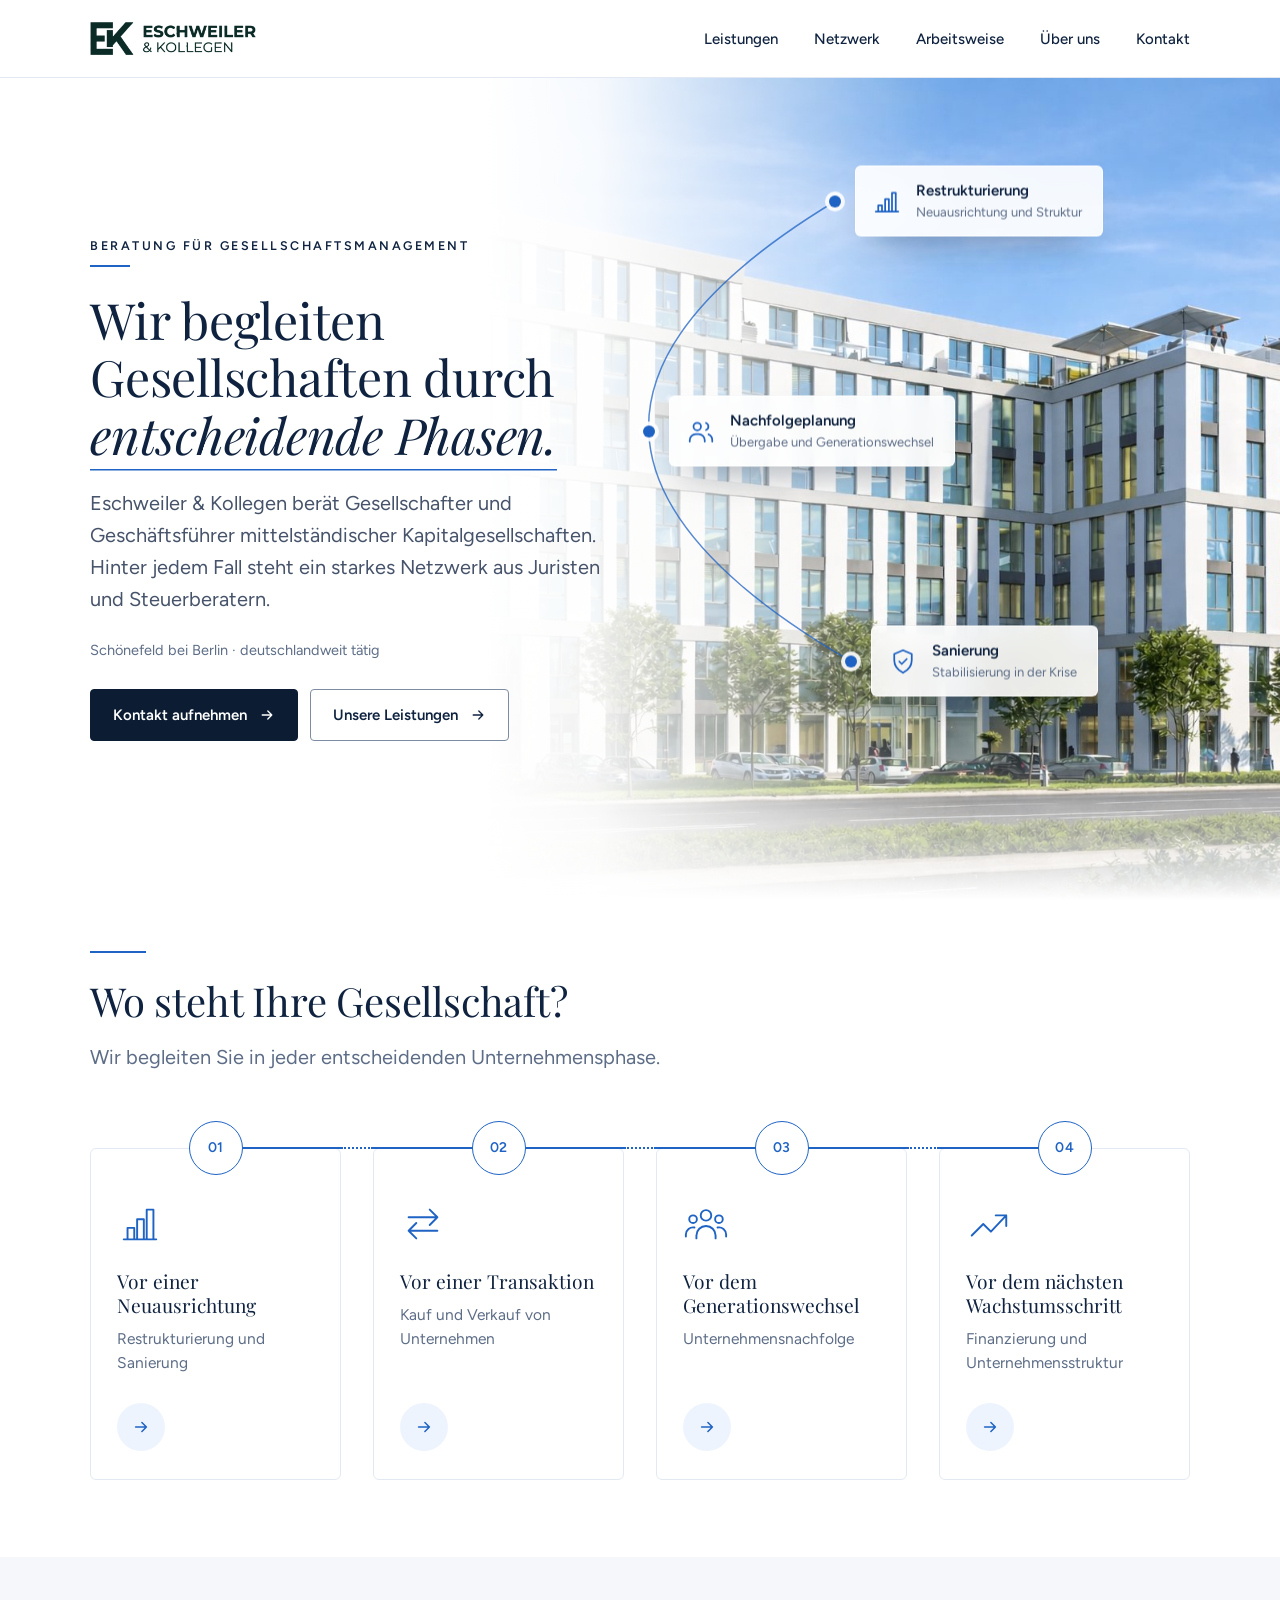
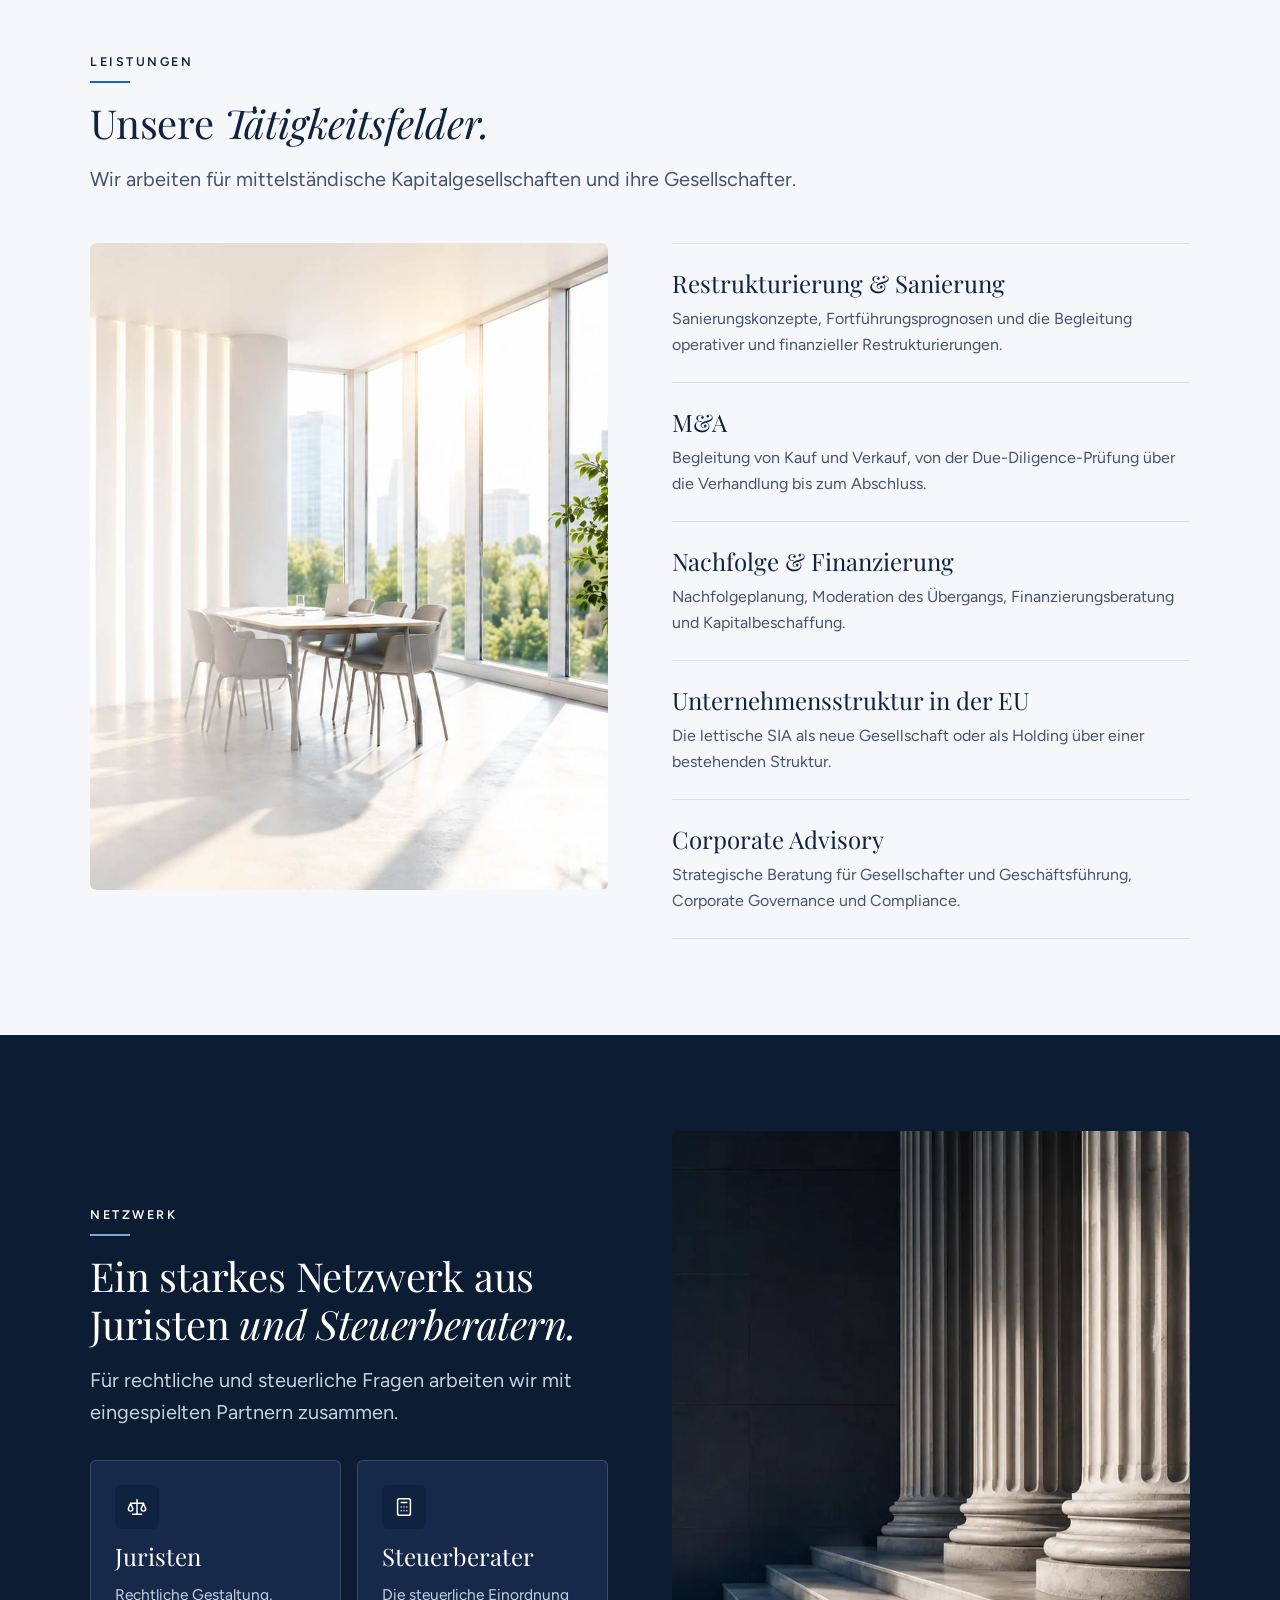
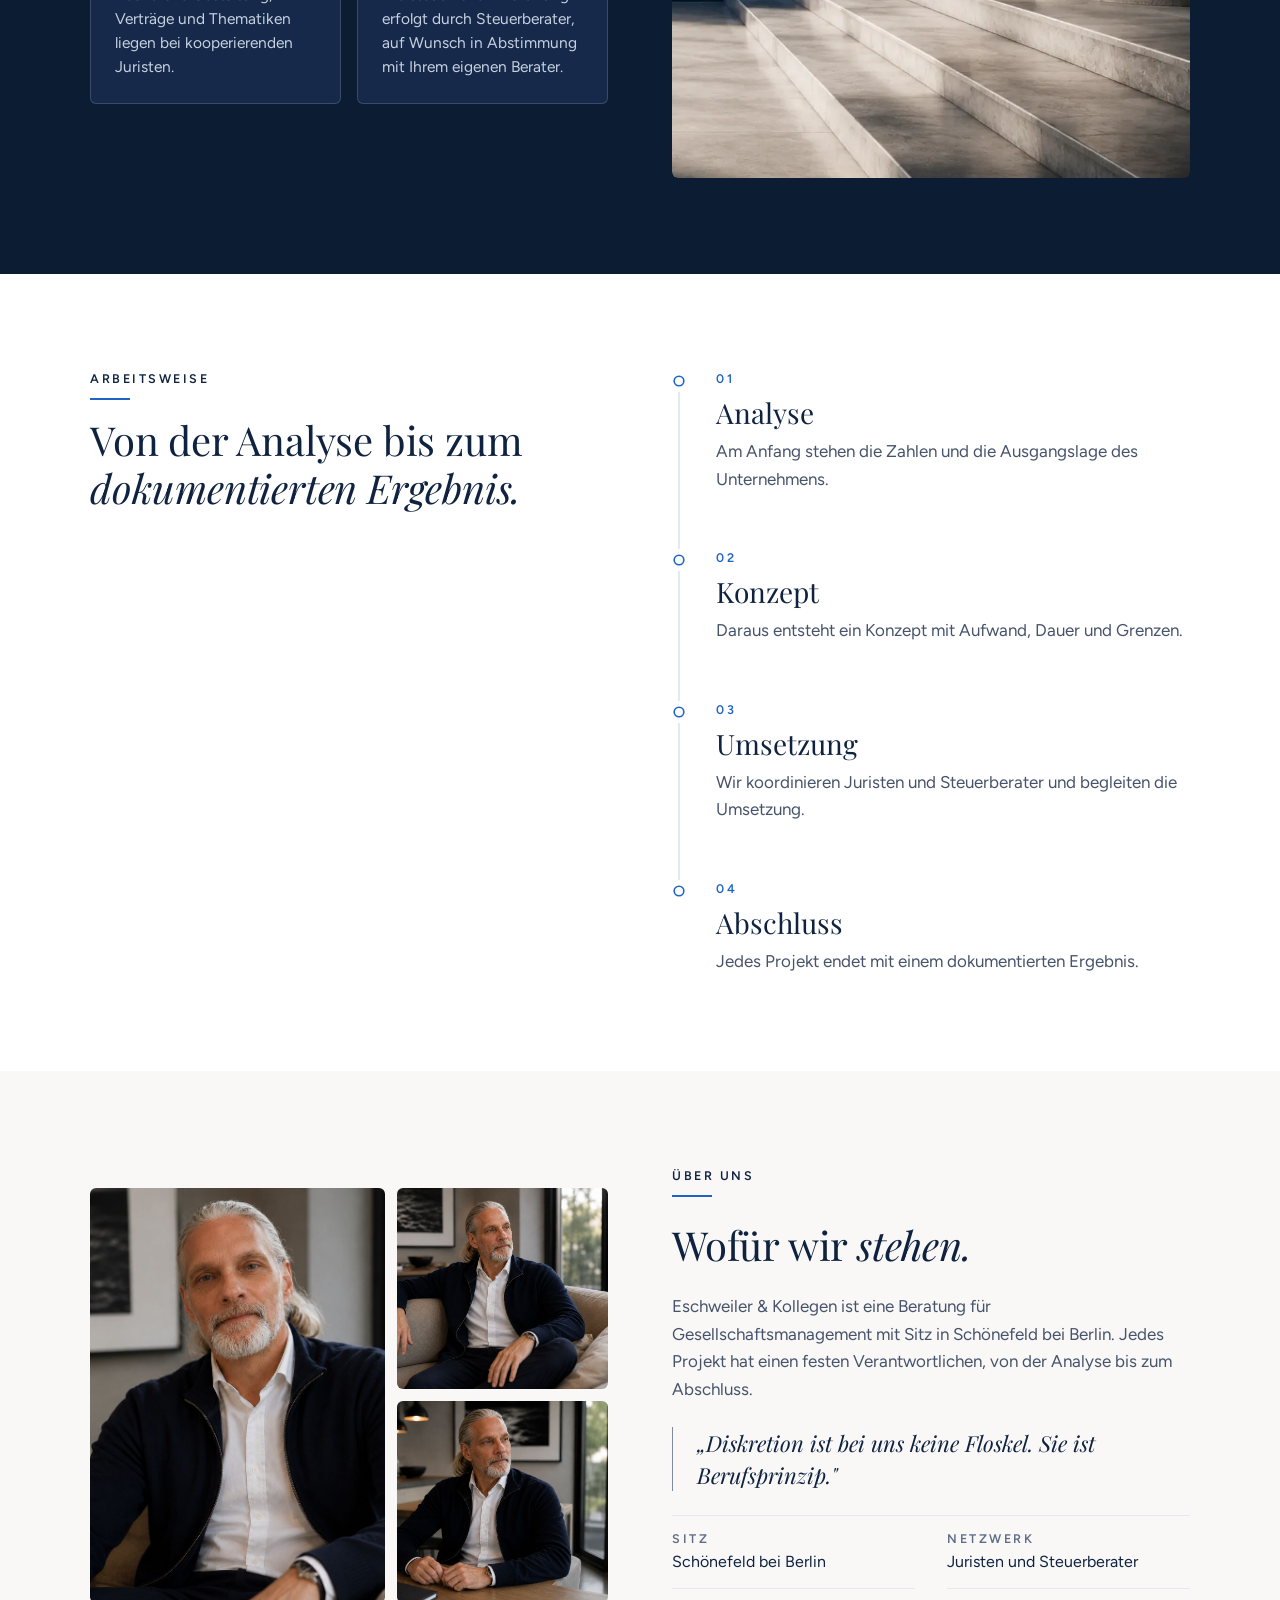
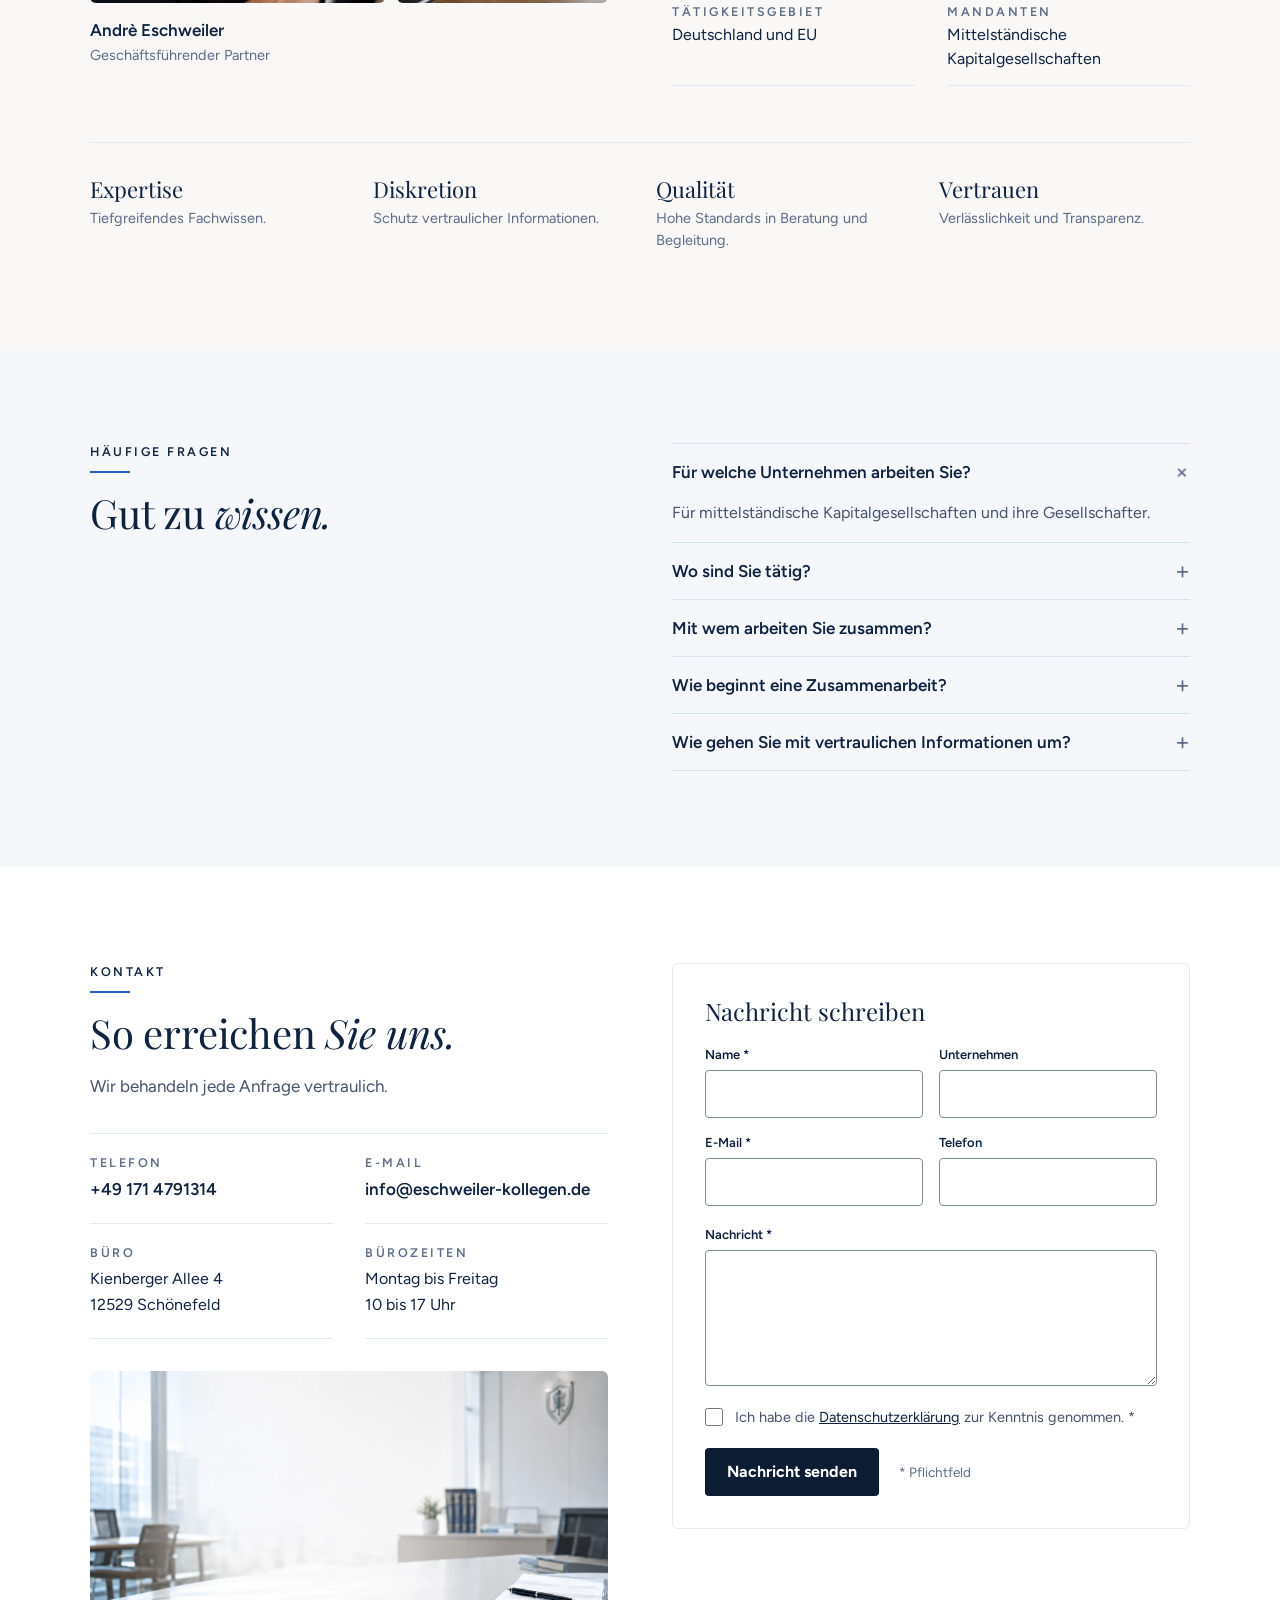
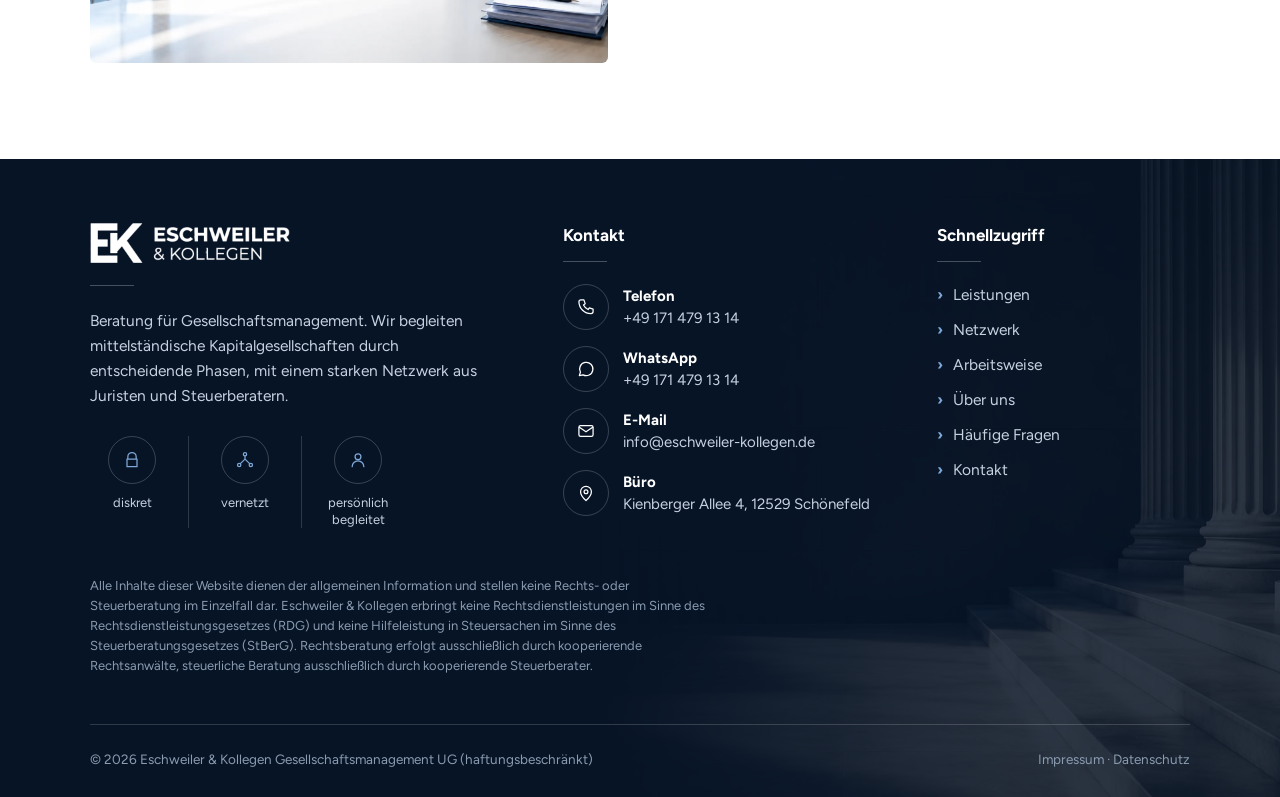
==== index.html @ 4e9438f0 "Vercel Web Analytics eingebaut; Datenschutzerklärung um Reichweitenmessung ergänzt Co-Authored-By: C" ====
<!doctype html>
<html lang="de">
<head>
<meta charset="utf-8">
<meta name="viewport" content="width=device-width, initial-scale=1">
<title>Eschweiler &amp; Kollegen | Beratung für Gesellschaftsmanagement</title>
<meta name="description" content="Eschweiler &amp; Kollegen begleitet mittelständische Kapitalgesellschaften durch entscheidende Phasen: Restrukturierung, Sanierung, Nachfolge. Mit einem starken Netzwerk aus Juristen und Steuerberatern.">
<link rel="canonical" href="https://www.eschweiler-kollegen.de/">
<meta property="og:type" content="website">
<meta property="og:site_name" content="Eschweiler &amp; Kollegen">
<meta property="og:title" content="Eschweiler &amp; Kollegen | Beratung für Gesellschaftsmanagement">
<meta property="og:description" content="Eschweiler &amp; Kollegen begleitet mittelständische Kapitalgesellschaften durch entscheidende Phasen: Restrukturierung, Sanierung, Nachfolge. Mit einem starken Netzwerk aus Juristen und Steuerberatern.">
<meta property="og:url" content="https://www.eschweiler-kollegen.de/">
<meta property="og:image" content="https://www.eschweiler-kollegen.de/assets/img/buero-gebaeude.jpg">
<meta property="og:locale" content="de_DE">
<meta name="twitter:card" content="summary_large_image">
<meta name="theme-color" content="#0b1c33">
<link rel="icon" href="/favicon.ico" sizes="32x32">
<link rel="apple-touch-icon" href="/apple-touch-icon.png">
<link rel="preload" href="/assets/fonts/figtree-latin-wght-normal.woff2" as="font" type="font/woff2" crossorigin>
<link rel="preload" href="/assets/fonts/playfair-display-latin-400-normal.woff2" as="font" type="font/woff2" crossorigin>
<link rel="stylesheet" href="/styles.css?v=5">
<script defer src="/_vercel/insights/script.js"></script>
<script type="application/ld+json">{"@context": "https://schema.org", "@type": "ProfessionalService", "name": "Eschweiler & Kollegen", "legalName": "Eschweiler & Kollegen Gesellschaftsmanagement UG (haftungsbeschränkt)", "url": "https://www.eschweiler-kollegen.de/", "logo": "https://www.eschweiler-kollegen.de/assets/img/ek-logo-dunkel.png", "image": "https://www.eschweiler-kollegen.de/assets/img/buero-gebaeude.jpg", "description": "Eschweiler &amp; Kollegen begleitet mittelständische Kapitalgesellschaften durch entscheidende Phasen: Restrukturierung, Sanierung, Nachfolge. Mit einem starken Netzwerk aus Juristen und Steuerberatern.", "telephone": "+491714791314", "email": "info@eschweiler-kollegen.de", "address": {"@type": "PostalAddress", "streetAddress": "Kienberger Allee 4", "postalCode": "12529", "addressLocality": "Schönefeld", "addressCountry": "DE"}, "areaServed": "DE", "openingHoursSpecification": {"@type": "OpeningHoursSpecification", "dayOfWeek": ["Monday", "Tuesday", "Wednesday", "Thursday", "Friday"], "opens": "10:00", "closes": "17:00"}}</script>
</head>
<body>
<a class="ek-skip" href="#inhalt">Zum Inhalt springen</a>
<div style="container-type: inline-size; background: #ffffff; color: #46536a; font-family: 'Figtree', -apple-system, BlinkMacSystemFont, 'Segoe UI', Roboto, Helvetica, Arial, sans-serif; font-size: 17px; line-height: 27.5px; -webkit-font-smoothing: antialiased">

<header style="background: #ffffff; border-bottom: 1px solid #e2e9f2">
<div style="max-width: 1180px; margin: 0 auto; box-sizing: border-box; padding: 22px clamp(18px, 5cqw, 40px); display: flex; align-items: center; justify-content: space-between; gap: 16px 20px">
<a href="#top" aria-label="Eschweiler &amp; Kollegen, zur Startseite" style="display: block"><img src="/assets/img/ek-logo-dunkel.png" alt="Eschweiler &amp; Kollegen" style="display: block; height: clamp(30px, 2.6cqw, 36px); width: auto" decoding="async"></a>
<nav class="ek-nav" aria-label="Hauptnavigation" style="display: flex; flex-wrap: wrap; justify-content: flex-end; gap: 16px 36px; font-size: 15px; line-height: 20px; font-weight: 500">
<a href="#leistungen" style="color: #0f2340; text-decoration: none">Leistungen</a>
<a href="#netzwerk" style="color: #0f2340; text-decoration: none">Netzwerk</a>
<a href="#arbeitsweise" style="color: #0f2340; text-decoration: none">Arbeitsweise</a>
<a href="#ueber-uns" style="color: #0f2340; text-decoration: none">Über uns</a>
<a href="#kontakt" style="color: #0f2340; text-decoration: none">Kontakt</a>
</nav>
<button class="ek-menu" type="button" aria-label="Menü öffnen" aria-expanded="false" aria-controls="ek-mobilnav" style="display: none; align-items: center; justify-content: center; width: 44px; height: 44px; padding: 0; border: 0; background: none; color: #0f2340; cursor: pointer"><svg viewBox="0 0 24 24" width="24" height="24" fill="none" stroke="currentColor" stroke-width="1.6" stroke-linecap="round" aria-hidden="true"><path d="M4 7h16M4 12h16M4 17h16"></path></svg></button>
</div>
<nav id="ek-mobilnav" aria-label="Hauptnavigation mobil" hidden><a href="#leistungen">Leistungen</a><a href="#netzwerk">Netzwerk</a><a href="#arbeitsweise">Arbeitsweise</a><a href="#ueber-uns">Über uns</a><a href="#kontakt">Kontakt</a></nav>
</header>

<main id="inhalt">

<section id="top" style="background: #ffffff">

<div class="ek-hero" style="position: relative; overflow: hidden">

<div class="ek-hero-in" style="position: relative; z-index: 2; pointer-events: none; max-width: 1180px; margin: 0 auto; box-sizing: border-box; padding: clamp(48px, 7cqw, 104px) clamp(18px, 5cqw, 40px); min-height: 819px; display: flex; align-items: center">
<div class="ek-load ek-hero-txt" style="pointer-events: auto; width: min(100%, clamp(340px, 42cqw, 540px)); display: flex; flex-direction: column; gap: 24px; min-width: 0">
<div style="display: flex; flex-direction: column; gap: 10px">
<p style="margin: 0; font-size: 12.5px; line-height: 18px; font-weight: 600; letter-spacing: 2.5px; text-transform: uppercase; color: #0f2340">Beratung für Gesellschaftsmanagement</p>
<div style="width: 40px; height: 2px; background: #1f63c4"></div>
</div>
<h1 style="margin: 0; font-family: 'Playfair Display', 'Iowan Old Style', 'Palatino Linotype', Georgia, serif; font-weight: 400; font-size: clamp(36px, 4.2cqw, 50px); line-height: 1.15; letter-spacing: -0.005em; color: #0f2340; text-wrap: balance">Wir begleiten Gesellschaften durch <em class="ek-under" style="font-style: italic; padding-bottom: 3px; background-image: linear-gradient(#1f63c4, #1f63c4); background-repeat: no-repeat; background-position: 0 100%; background-size: 100% 1.5px">entscheidende Phasen.</em></h1>
<p style="margin: 0; font-size: clamp(18px, 1.7cqw, 20px); line-height: 1.6; max-width: 46ch">Eschweiler &amp; Kollegen berät Gesellschafter und Geschäftsführer mittelständischer Kapitalgesellschaften. Hinter jedem Fall steht ein starkes Netzwerk aus Juristen und Steuerberatern.</p>
<p class="ek-ort" style="margin: 0; display: flex; align-items: center; gap: 8px; font-size: 14.5px; line-height: 22px; color: #5d6d87"><svg class="ek-pin" viewBox="0 0 24 24" width="18" height="18" fill="#0f2340" aria-hidden="true" style="display: none; flex: none"><path d="M12 2a7 7 0 0 0-7 7c0 5 7 13 7 13s7-8 7-13a7 7 0 0 0-7-7zm0 9.6a2.6 2.6 0 1 1 0-5.2 2.6 2.6 0 0 1 0 5.2z"></path></svg>Schönefeld bei Berlin · deutschlandweit tätig</p>
<div style="display: flex; flex-wrap: wrap; gap: 12px; padding-top: 4px">
<a class="ek-btn" href="#kontakt" style="display: inline-flex; align-items: center; gap: 12px; padding: 14px 22px; border: 1px solid #0b1c33; border-radius: 4px; background: #0b1c33; color: #ffffff; font-size: 15px; line-height: 22px; font-weight: 600; text-decoration: none">Kontakt aufnehmen<svg class="ek-arrow" viewBox="0 0 20 20" width="16" height="16" fill="none" stroke="currentColor" stroke-width="1.6" stroke-linecap="round" stroke-linejoin="round" aria-hidden="true"><path d="M4 10h12M11 5l5 5-5 5"></path></svg></a>
<a class="ek-btn ek-btn-2" href="#leistungen" style="display: inline-flex; align-items: center; gap: 12px; padding: 14px 22px; border: 1px solid #7d8ca1; border-radius: 4px; background: #ffffff; color: #0f2340; font-size: 15px; line-height: 22px; font-weight: 600; text-decoration: none">Unsere Leistungen<svg class="ek-arrow" viewBox="0 0 20 20" width="16" height="16" fill="none" stroke="currentColor" stroke-width="1.6" stroke-linecap="round" stroke-linejoin="round" aria-hidden="true"><path d="M4 10h12M11 5l5 5-5 5"></path></svg></a>
</div>
</div>
</div>

<div class="ek-hero-img ek-load-img" style="position: absolute; z-index: 1; top: 0; right: 0; bottom: 0; width: 62%; overflow: hidden">
<img src="/assets/img/buero-gebaeude.jpg" alt="Bürogebäude von Eschweiler &amp; Kollegen in Schönefeld" style="display: block; width: 100%; height: 100%; object-fit: cover; object-position: 58% center" decoding="async" fetchpriority="high">
<div class="ek-fade-l" aria-hidden="true" style="position: absolute; inset: 0; background: linear-gradient(90deg, #ffffff 0%, rgba(255,255,255,.93) 14%, rgba(255,255,255,.55) 32%, rgba(255,255,255,0) 58%)"></div>
<div class="ek-fade-t" aria-hidden="true" style="display: none; position: absolute; inset: 0; background: linear-gradient(180deg, #ffffff 0%, rgba(255,255,255,0) 24%)"></div>
<div aria-hidden="true" style="position: absolute; inset: 0; background: linear-gradient(0deg, #ffffff 0%, rgba(255,255,255,0) 20%)"></div>

<svg aria-hidden="true" viewBox="0 0 100 100" preserveAspectRatio="none" style="position: absolute; inset: 0; width: 100%; height: 100%; overflow: visible; filter: drop-shadow(0 0 6px rgba(31,99,196,.75))">
<path class="ek-glint" pathLength="1" d="M-2 66 C 16 44, 32 74, 52 55 S 84 34, 102 48" fill="none" stroke="#ffffff" stroke-width=".3" stroke-linecap="round" stroke-dasharray=".16 1" stroke-dashoffset="-1"></path>
</svg>

<svg class="ek-arc ek-arc-d" aria-hidden="true" viewBox="0 0 100 100" preserveAspectRatio="none" style="position: absolute; inset: 0; width: 100%; height: 100%; overflow: visible">
<path d="M44 15 Q-4 43 46 71" fill="none" stroke="#1f63c4" stroke-opacity=".75" stroke-width="1.5" vector-effect="non-scaling-stroke"></path>
</svg>
<svg class="ek-arc ek-arc-m" aria-hidden="true" viewBox="0 0 100 100" preserveAspectRatio="none" style="display: none; position: absolute; inset: 0; width: 100%; height: 100%; overflow: visible">
<path d="M9 22 L9 64" fill="none" stroke="#1f63c4" stroke-opacity=".75" stroke-width="1.5" vector-effect="non-scaling-stroke"></path>
</svg>

<a class="ek-scroll" href="#lage" aria-label="Weiter zum nächsten Abschnitt" style="display: none; position: absolute; z-index: 3; left: 50%; bottom: 18px; width: 44px; height: 44px; margin-left: -22px; box-sizing: border-box; align-items: center; justify-content: center; border: 1.5px solid #ffffff; border-radius: 50%; color: #ffffff; background: rgba(11,28,51,.28); -webkit-backdrop-filter: blur(6px); backdrop-filter: blur(6px)"><svg viewBox="0 0 24 24" width="20" height="20" fill="none" stroke="currentColor" stroke-width="1.8" stroke-linecap="round" stroke-linejoin="round" aria-hidden="true"><path d="M6 9l6 6 6-6"></path></svg></a>

<div class="ek-node ek-node-1" style="position: absolute; left: 44%; top: 15%; transform: translateY(-50%); display: flex; align-items: center">
<span class="ek-node-dot" aria-hidden="true" style="flex: none; width: 12px; height: 12px; margin-left: -6px; border-radius: 50%; background: #1f63c4; box-shadow: 0 0 0 4px rgba(255,255,255,.9)"></span>
<a class="ek-glass" href="#leistungen" style="margin-left: 14px; display: flex; align-items: center; gap: 14px; padding: 14px 20px 14px 16px; border: 1px solid rgba(255,255,255,.85); border-radius: 6px; background: rgba(255,255,255,.9); -webkit-backdrop-filter: blur(10px); backdrop-filter: blur(10px); box-shadow: 0 18px 40px -20px rgba(11,28,51,.5); text-decoration: none">
<svg viewBox="0 0 24 24" width="30" height="30" fill="none" stroke="#1f63c4" stroke-width="1.4" stroke-linecap="round" stroke-linejoin="round" aria-hidden="true" style="flex: none"><path d="M3 20h18M5 20v-5h3v5M10.5 20V10h3v10M16 20V5h3v15"></path></svg>
<span style="display: flex; flex-direction: column; gap: 1px; white-space: nowrap"><strong style="font-size: 15px; line-height: 21px; font-weight: 600; color: #0f2340">Restrukturierung</strong><span style="font-size: 13px; line-height: 19px; color: #5d6d87">Neuausrichtung und Struktur</span></span>
</a>
</div>

<div class="ek-node ek-node-2" style="position: absolute; left: 20.5%; top: 43%; transform: translateY(-50%); display: flex; align-items: center">
<span class="ek-node-dot" aria-hidden="true" style="flex: none; width: 12px; height: 12px; margin-left: -6px; border-radius: 50%; background: #1f63c4; box-shadow: 0 0 0 4px rgba(255,255,255,.9)"></span>
<a class="ek-glass" href="#leistungen" style="margin-left: 14px; display: flex; align-items: center; gap: 14px; padding: 14px 20px 14px 16px; border: 1px solid rgba(255,255,255,.85); border-radius: 6px; background: rgba(255,255,255,.9); -webkit-backdrop-filter: blur(10px); backdrop-filter: blur(10px); box-shadow: 0 18px 40px -20px rgba(11,28,51,.5); text-decoration: none">
<svg viewBox="0 0 24 24" width="30" height="30" fill="none" stroke="#1f63c4" stroke-width="1.4" stroke-linecap="round" stroke-linejoin="round" aria-hidden="true" style="flex: none"><path d="M9 11a3 3 0 1 0 0-6 3 3 0 0 0 0 6zM3 20v-1a5 5 0 0 1 5-5h2a5 5 0 0 1 5 5v1M16 5.2a3 3 0 0 1 0 5.6M18 14.3a5 5 0 0 1 3 4.7v1"></path></svg>
<span style="display: flex; flex-direction: column; gap: 1px; white-space: nowrap"><strong style="font-size: 15px; line-height: 21px; font-weight: 600; color: #0f2340">Nachfolgeplanung</strong><span style="font-size: 13px; line-height: 19px; color: #5d6d87">Übergabe und Generationswechsel</span></span>
</a>
</div>

<div class="ek-node ek-node-3" style="position: absolute; left: 46%; top: 71%; transform: translateY(-50%); display: flex; align-items: center">
<span class="ek-node-dot" aria-hidden="true" style="flex: none; width: 12px; height: 12px; margin-left: -6px; border-radius: 50%; background: #1f63c4; box-shadow: 0 0 0 4px rgba(255,255,255,.9)"></span>
<a class="ek-glass" href="#leistungen" style="margin-left: 14px; display: flex; align-items: center; gap: 14px; padding: 14px 20px 14px 16px; border: 1px solid rgba(255,255,255,.85); border-radius: 6px; background: rgba(255,255,255,.9); -webkit-backdrop-filter: blur(10px); backdrop-filter: blur(10px); box-shadow: 0 18px 40px -20px rgba(11,28,51,.5); text-decoration: none">
<svg viewBox="0 0 24 24" width="30" height="30" fill="none" stroke="#1f63c4" stroke-width="1.4" stroke-linecap="round" stroke-linejoin="round" aria-hidden="true" style="flex: none"><path d="M12 3l7 3v5c0 4.5-3 8-7 10-4-2-7-5.5-7-10V6l7-3zM9 12l2 2 4-4"></path></svg>
<span style="display: flex; flex-direction: column; gap: 1px; white-space: nowrap"><strong style="font-size: 15px; line-height: 21px; font-weight: 600; color: #0f2340">Sanierung</strong><span style="font-size: 13px; line-height: 19px; color: #5d6d87">Stabilisierung in der Krise</span></span>
</a>
</div>

</div>
</div>

<div style="max-width: 1180px; margin: 0 auto; box-sizing: border-box; padding: clamp(32px, 4cqw, 56px) clamp(18px, 5cqw, 40px) clamp(48px, 6cqw, 80px); display: flex; flex-direction: column; gap: clamp(48px, 6cqw, 80px)">

<div id="lage" style="display: flex; flex-direction: column; gap: 16px">
<div aria-hidden="true" style="width: 56px; height: 2px; background: #1f63c4"></div>
<h2 data-reveal="1" style="margin: 8px 0 0; font-family: 'Playfair Display', 'Iowan Old Style', 'Palatino Linotype', Georgia, serif; font-weight: 400; font-size: clamp(30px, 3.4cqw, 40px); line-height: 1.2; letter-spacing: -0.005em; color: #0f2340; text-wrap: balance">Wo steht Ihre Gesellschaft?</h2>
<p style="margin: 0; font-size: clamp(18px, 1.7cqw, 20px); line-height: 1.6; color: #5d6d87">Wir begleiten Sie in jeder entscheidenden Unternehmensphase.</p>
<ol class="ek-ws" style="margin: 59px 0 0; padding: 0; list-style: none; display: grid; grid-template-columns: repeat(4, minmax(0, 1fr)); gap: 32px">

<li data-reveal="1" data-delay="0" style="position: relative; min-width: 0; display: flex">
<span class="ek-ws-line" aria-hidden="true" style="position: absolute; z-index: 1; top: -1px; left: 50%; right: 0; height: 2px; background: #1f63c4"></span>
<span class="ek-ws-dots" aria-hidden="true" style="position: absolute; top: -1px; left: 100%; width: 32px; border-top: 2px dotted #1f63c4; color: #1f63c4"></span>
<span class="ek-ws-n" aria-hidden="true" style="position: absolute; z-index: 2; top: -27px; left: 50%; box-sizing: border-box; width: 54px; height: 54px; margin-left: -27px; display: flex; align-items: center; justify-content: center; border: 1.5px solid #1f63c4; border-radius: 50%; background: #ffffff; font-size: 14px; line-height: 20px; font-weight: 600; letter-spacing: 0.5px; color: #1f63c4">01</span>
<a class="ek-ws-card" href="#leistungen" style="flex: 1; min-width: 0; display: flex; flex-direction: column; box-sizing: border-box; padding: 52px 26px 28px; border: 1px solid #e2e9f2; border-radius: 6px; background: #ffffff; color: #46536a; text-decoration: none">
<svg viewBox="0 0 48 48" width="46" height="46" fill="none" stroke="#1f63c4" stroke-width="2" stroke-linecap="round" stroke-linejoin="round" aria-hidden="true" style="flex: none"><path d="M7 40h34M11 40V28h7v12M21 40V19h7v21M31 40V9h7v31"></path></svg>
<strong style="display: block; margin-top: 22px; font-family: 'Playfair Display', 'Iowan Old Style', 'Palatino Linotype', Georgia, serif; font-weight: 400; font-size: clamp(19px, 1.5cqw, 23px); line-height: 1.25; color: #0f2340; hyphens: auto; text-wrap: balance">Vor einer Neuausrichtung</strong>
<span style="display: block; margin: 10px 0 28px; font-size: 15.5px; line-height: 24px; color: #5d6d87">Restrukturierung und Sanierung</span>
<span class="ek-ws-go" aria-hidden="true" style="margin-top: auto; display: flex; align-items: center; justify-content: center; width: 48px; height: 48px; border-radius: 50%; background: #eef4fe; color: #1f63c4"><svg viewBox="0 0 20 20" width="18" height="18" fill="none" stroke="currentColor" stroke-width="1.7" stroke-linecap="round" stroke-linejoin="round" aria-hidden="true"><path d="M4 10h12M11 5l5 5-5 5"></path></svg></span>
</a>
</li>

<li data-reveal="1" data-delay="1" style="position: relative; min-width: 0; display: flex">
<span class="ek-ws-line" aria-hidden="true" style="position: absolute; z-index: 1; top: -1px; left: 0; right: 0; height: 2px; background: #1f63c4"></span>
<span class="ek-ws-dots" aria-hidden="true" style="position: absolute; top: -1px; left: 100%; width: 32px; border-top: 2px dotted #1f63c4; color: #1f63c4"></span>
<span class="ek-ws-n" aria-hidden="true" style="position: absolute; z-index: 2; top: -27px; left: 50%; box-sizing: border-box; width: 54px; height: 54px; margin-left: -27px; display: flex; align-items: center; justify-content: center; border: 1.5px solid #1f63c4; border-radius: 50%; background: #ffffff; font-size: 14px; line-height: 20px; font-weight: 600; letter-spacing: 0.5px; color: #1f63c4">02</span>
<a class="ek-ws-card" href="#leistungen" style="flex: 1; min-width: 0; display: flex; flex-direction: column; box-sizing: border-box; padding: 52px 26px 28px; border: 1px solid #e2e9f2; border-radius: 6px; background: #ffffff; color: #46536a; text-decoration: none">
<svg viewBox="0 0 48 48" width="46" height="46" fill="none" stroke="#1f63c4" stroke-width="2" stroke-linecap="round" stroke-linejoin="round" aria-hidden="true" style="flex: none"><path d="M9 17h30M31 9l8 8-8 8M39 31H9M17 23l-8 8 8 8"></path></svg>
<strong style="display: block; margin-top: 22px; font-family: 'Playfair Display', 'Iowan Old Style', 'Palatino Linotype', Georgia, serif; font-weight: 400; font-size: clamp(19px, 1.5cqw, 23px); line-height: 1.25; color: #0f2340; hyphens: auto; text-wrap: balance">Vor einer Transaktion</strong>
<span style="display: block; margin: 10px 0 28px; font-size: 15.5px; line-height: 24px; color: #5d6d87">Kauf und Verkauf von Unternehmen</span>
<span class="ek-ws-go" aria-hidden="true" style="margin-top: auto; display: flex; align-items: center; justify-content: center; width: 48px; height: 48px; border-radius: 50%; background: #eef4fe; color: #1f63c4"><svg viewBox="0 0 20 20" width="18" height="18" fill="none" stroke="currentColor" stroke-width="1.7" stroke-linecap="round" stroke-linejoin="round" aria-hidden="true"><path d="M4 10h12M11 5l5 5-5 5"></path></svg></span>
</a>
</li>

<li data-reveal="1" data-delay="2" style="position: relative; min-width: 0; display: flex">
<span class="ek-ws-line" aria-hidden="true" style="position: absolute; z-index: 1; top: -1px; left: 0; right: 0; height: 2px; background: #1f63c4"></span>
<span class="ek-ws-dots" aria-hidden="true" style="position: absolute; top: -1px; left: 100%; width: 32px; border-top: 2px dotted #1f63c4; color: #1f63c4"></span>
<span class="ek-ws-n" aria-hidden="true" style="position: absolute; z-index: 2; top: -27px; left: 50%; box-sizing: border-box; width: 54px; height: 54px; margin-left: -27px; display: flex; align-items: center; justify-content: center; border: 1.5px solid #1f63c4; border-radius: 50%; background: #ffffff; font-size: 14px; line-height: 20px; font-weight: 600; letter-spacing: 0.5px; color: #1f63c4">03</span>
<a class="ek-ws-card" href="#leistungen" style="flex: 1; min-width: 0; display: flex; flex-direction: column; box-sizing: border-box; padding: 52px 26px 28px; border: 1px solid #e2e9f2; border-radius: 6px; background: #ffffff; color: #46536a; text-decoration: none">
<svg viewBox="0 0 48 48" width="46" height="46" fill="none" stroke="#1f63c4" stroke-width="2" stroke-linecap="round" stroke-linejoin="round" aria-hidden="true" style="flex: none"><circle cx="24" cy="15" r="5.5"></circle><circle cx="10.5" cy="19" r="4"></circle><circle cx="37.5" cy="19" r="4"></circle><path d="M14 39v-3a10 10 0 0 1 20 0v3M3 37v-2a7.5 7.5 0 0 1 9-7.3M45 37v-2a7.5 7.5 0 0 0-9-7.3"></path></svg>
<strong style="display: block; margin-top: 22px; font-family: 'Playfair Display', 'Iowan Old Style', 'Palatino Linotype', Georgia, serif; font-weight: 400; font-size: clamp(19px, 1.5cqw, 23px); line-height: 1.25; color: #0f2340; hyphens: auto; text-wrap: balance">Vor dem Generationswechsel</strong>
<span style="display: block; margin: 10px 0 28px; font-size: 15.5px; line-height: 24px; color: #5d6d87">Unternehmensnachfolge</span>
<span class="ek-ws-go" aria-hidden="true" style="margin-top: auto; display: flex; align-items: center; justify-content: center; width: 48px; height: 48px; border-radius: 50%; background: #eef4fe; color: #1f63c4"><svg viewBox="0 0 20 20" width="18" height="18" fill="none" stroke="currentColor" stroke-width="1.7" stroke-linecap="round" stroke-linejoin="round" aria-hidden="true"><path d="M4 10h12M11 5l5 5-5 5"></path></svg></span>
</a>
</li>

<li data-reveal="1" data-delay="3" style="position: relative; min-width: 0; display: flex">
<span class="ek-ws-line" aria-hidden="true" style="position: absolute; z-index: 1; top: -1px; left: 0; right: 50%; height: 2px; background: #1f63c4"></span>
<span class="ek-ws-n" aria-hidden="true" style="position: absolute; z-index: 2; top: -27px; left: 50%; box-sizing: border-box; width: 54px; height: 54px; margin-left: -27px; display: flex; align-items: center; justify-content: center; border: 1.5px solid #1f63c4; border-radius: 50%; background: #ffffff; font-size: 14px; line-height: 20px; font-weight: 600; letter-spacing: 0.5px; color: #1f63c4">04</span>
<a class="ek-ws-card" href="#leistungen" style="flex: 1; min-width: 0; display: flex; flex-direction: column; box-sizing: border-box; padding: 52px 26px 28px; border: 1px solid #e2e9f2; border-radius: 6px; background: #ffffff; color: #46536a; text-decoration: none">
<svg viewBox="0 0 48 48" width="46" height="46" fill="none" stroke="#1f63c4" stroke-width="2" stroke-linecap="round" stroke-linejoin="round" aria-hidden="true" style="flex: none"><path d="M6 36l12-12 8 8 16-17M31 15h11v11"></path></svg>
<strong style="display: block; margin-top: 22px; font-family: 'Playfair Display', 'Iowan Old Style', 'Palatino Linotype', Georgia, serif; font-weight: 400; font-size: clamp(19px, 1.5cqw, 23px); line-height: 1.25; color: #0f2340; hyphens: auto; text-wrap: balance">Vor dem nächsten Wachstumsschritt</strong>
<span style="display: block; margin: 10px 0 28px; font-size: 15.5px; line-height: 24px; color: #5d6d87">Finanzierung und Unternehmensstruktur</span>
<span class="ek-ws-go" aria-hidden="true" style="margin-top: auto; display: flex; align-items: center; justify-content: center; width: 48px; height: 48px; border-radius: 50%; background: #eef4fe; color: #1f63c4"><svg viewBox="0 0 20 20" width="18" height="18" fill="none" stroke="currentColor" stroke-width="1.7" stroke-linecap="round" stroke-linejoin="round" aria-hidden="true"><path d="M4 10h12M11 5l5 5-5 5"></path></svg></span>
</a>
</li>

</ol>
</div>

</div>
</section>

<section id="leistungen" style="background: #f5f7fb">
<div style="max-width: 1180px; margin: 0 auto; box-sizing: border-box; padding: clamp(64px, 8cqw, 96px) clamp(18px, 5cqw, 40px); display: flex; flex-direction: column; gap: 48px">

<div style="display: flex; flex-direction: column; gap: 16px; max-width: 720px">
<div style="display: flex; flex-direction: column; gap: 10px">
<p style="margin: 0; font-size: 12.5px; line-height: 18px; font-weight: 600; letter-spacing: 2.5px; text-transform: uppercase; color: #0f2340">Leistungen</p>
<div style="width: 40px; height: 2px; background: #1f63c4"></div>
</div>
<h2 data-reveal="1" style="margin: 0; font-family: 'Playfair Display', 'Iowan Old Style', 'Palatino Linotype', Georgia, serif; font-weight: 400; font-size: clamp(30px, 3.4cqw, 40px); line-height: 1.2; letter-spacing: -0.005em; color: #0f2340; text-wrap: balance">Unsere <em style="font-style: italic">Tätigkeitsfelder.</em></h2>
<p style="margin: 0; font-size: clamp(18px, 1.7cqw, 20px); line-height: 1.6; max-width: 60ch">Wir arbeiten für mittelständische Kapitalgesellschaften und ihre Gesellschafter.</p>
</div>

<div style="display: grid; grid-template-columns: repeat(auto-fit, minmax(min(100%, 420px), 1fr)); gap: 40px 64px; align-items: start">

<figure class="ek-zoom" data-reveal="1" style="margin: 0; min-width: 0">
<img src="/assets/img/besprechungsraum-hell.jpg" alt="Heller Besprechungsraum" style="display: block; width: 100%; aspect-ratio: 4 / 5; object-fit: cover; object-position: 78% center; border-radius: 6px" loading="lazy" decoding="async">
</figure>

<div style="display: flex; flex-direction: column; border-top: 1px solid #d9e1ec; min-width: 0">

<div class="ek-list-row" data-reveal="1" data-delay="0" style="display: flex; flex-direction: column; gap: 8px; padding: 24px 0; border-bottom: 1px solid #d9e1ec">
<h3 style="margin: 0; font-family: 'Playfair Display', 'Iowan Old Style', 'Palatino Linotype', Georgia, serif; font-weight: 400; font-size: 24px; line-height: 30px; color: #0f2340">Restrukturierung &amp; Sanierung</h3>
<p style="margin: 0; font-size: 16px; line-height: 26px">Sanierungskonzepte, Fortführungsprognosen und die Begleitung operativer und finanzieller Restrukturierungen.</p>
</div>

<div class="ek-list-row" data-reveal="1" data-delay="1" style="display: flex; flex-direction: column; gap: 8px; padding: 24px 0; border-bottom: 1px solid #d9e1ec">
<h3 style="margin: 0; font-family: 'Playfair Display', 'Iowan Old Style', 'Palatino Linotype', Georgia, serif; font-weight: 400; font-size: 24px; line-height: 30px; color: #0f2340">M&amp;A</h3>
<p style="margin: 0; font-size: 16px; line-height: 26px">Begleitung von Kauf und Verkauf, von der Due-Diligence-Prüfung über die Verhandlung bis zum Abschluss.</p>
</div>

<div class="ek-list-row" data-reveal="1" data-delay="2" style="display: flex; flex-direction: column; gap: 8px; padding: 24px 0; border-bottom: 1px solid #d9e1ec">
<h3 style="margin: 0; font-family: 'Playfair Display', 'Iowan Old Style', 'Palatino Linotype', Georgia, serif; font-weight: 400; font-size: 24px; line-height: 30px; color: #0f2340">Nachfolge &amp; Finanzierung</h3>
<p style="margin: 0; font-size: 16px; line-height: 26px">Nachfolgeplanung, Moderation des Übergangs, Finanzierungsberatung und Kapitalbeschaffung.</p>
</div>

<div class="ek-list-row" data-reveal="1" data-delay="3" style="display: flex; flex-direction: column; gap: 8px; padding: 24px 0; border-bottom: 1px solid #d9e1ec">
<h3 style="margin: 0; font-family: 'Playfair Display', 'Iowan Old Style', 'Palatino Linotype', Georgia, serif; font-weight: 400; font-size: 24px; line-height: 30px; color: #0f2340">Unternehmensstruktur in der EU</h3>
<p style="margin: 0; font-size: 16px; line-height: 26px">Die lettische SIA als neue Gesellschaft oder als Holding über einer bestehenden Struktur.</p>
</div>

<div class="ek-list-row" data-reveal="1" data-delay="4" style="display: flex; flex-direction: column; gap: 8px; padding: 24px 0; border-bottom: 1px solid #d9e1ec">
<h3 style="margin: 0; font-family: 'Playfair Display', 'Iowan Old Style', 'Palatino Linotype', Georgia, serif; font-weight: 400; font-size: 24px; line-height: 30px; color: #0f2340">Corporate Advisory</h3>
<p style="margin: 0; font-size: 16px; line-height: 26px">Strategische Beratung für Gesellschafter und Geschäftsführung, Corporate Governance und Compliance.</p>
</div>

</div>
</div>

</div>
</section>

<section id="netzwerk" style="background: #0b1c33; color: #c6d1e0">
<div style="max-width: 1180px; margin: 0 auto; box-sizing: border-box; padding: clamp(64px, 8cqw, 96px) clamp(18px, 5cqw, 40px); display: grid; grid-template-columns: repeat(auto-fit, minmax(min(100%, 420px), 1fr)); gap: 48px 64px; align-items: center">

<div style="display: flex; flex-direction: column; gap: 32px; min-width: 0">
<div style="display: flex; flex-direction: column; gap: 16px">
<div style="display: flex; flex-direction: column; gap: 10px">
<p style="margin: 0; font-size: 12.5px; line-height: 18px; font-weight: 600; letter-spacing: 2.5px; text-transform: uppercase; color: #ffffff">Netzwerk</p>
<div style="width: 40px; height: 2px; background: #7fa8d8"></div>
</div>
<h2 data-reveal="1" style="margin: 0; font-family: 'Playfair Display', 'Iowan Old Style', 'Palatino Linotype', Georgia, serif; font-weight: 400; font-size: clamp(30px, 3.4cqw, 40px); line-height: 1.2; letter-spacing: -0.005em; color: #ffffff; text-wrap: balance">Ein starkes Netzwerk aus Juristen <em style="font-style: italic">und Steuerberatern.</em></h2>
<p style="margin: 0; font-size: clamp(18px, 1.7cqw, 20px); line-height: 1.6; max-width: 46ch">Für rechtliche und steuerliche Fragen arbeiten wir mit eingespielten Partnern zusammen.</p>
</div>
<div style="display: grid; grid-template-columns: repeat(auto-fit, minmax(min(100%, 220px), 1fr)); gap: 16px">
<div class="ek-card" data-reveal="1" data-delay="1" style="display: flex; flex-direction: column; gap: 12px; padding: 24px; border: 1px solid #ffffff29; border-radius: 6px; background: #16294a">
<span style="display: grid; place-items: center; width: 44px; height: 44px; border-radius: 6px; background: #0f2340; color: #ffffff"><svg viewBox="0 0 24 24" width="22" height="22" fill="none" stroke="currentColor" stroke-width="1.6" stroke-linecap="round" stroke-linejoin="round" aria-hidden="true"><path d="M12 4v16M7 20h10M5 8h14"></path><path d="M5 8l-2.5 6a2.5 2.5 0 005 0L5 8zM19 8l-2.5 6a2.5 2.5 0 005 0L19 8z"></path></svg></span>
<h3 style="margin: 0; font-family: 'Playfair Display', 'Iowan Old Style', 'Palatino Linotype', Georgia, serif; font-weight: 400; font-size: 24px; line-height: 30px; color: #ffffff">Juristen</h3>
<p style="margin: 0; font-size: 15.5px; line-height: 24px">Rechtliche Gestaltung, Verträge und Thematiken liegen bei kooperierenden Juristen.</p>
</div>
<div class="ek-card" data-reveal="1" data-delay="2" style="display: flex; flex-direction: column; gap: 12px; padding: 24px; border: 1px solid #ffffff29; border-radius: 6px; background: #16294a">
<span style="display: grid; place-items: center; width: 44px; height: 44px; border-radius: 6px; background: #0f2340; color: #ffffff"><svg viewBox="0 0 24 24" width="22" height="22" fill="none" stroke="currentColor" stroke-width="1.6" stroke-linecap="round" stroke-linejoin="round" aria-hidden="true"><rect x="5" y="3" width="14" height="18" rx="2"></rect><path d="M9 7h6M9 12h.01M12 12h.01M15 12h.01M9 16h.01M12 16h.01M15 16h.01"></path></svg></span>
<h3 style="margin: 0; font-family: 'Playfair Display', 'Iowan Old Style', 'Palatino Linotype', Georgia, serif; font-weight: 400; font-size: 24px; line-height: 30px; color: #ffffff">Steuerberater</h3>
<p style="margin: 0; font-size: 15.5px; line-height: 24px">Die steuerliche Einordnung erfolgt durch Steuerberater, auf Wunsch in Abstimmung mit Ihrem eigenen Berater.</p>
</div>
</div>
</div>

<figure class="ek-zoom" data-reveal="1" style="margin: 0; min-width: 0">
<img src="/assets/img/saeulen-navy.webp" alt="Säulenhalle in dunklem Blau" style="display: block; width: 100%; aspect-ratio: 4 / 5; object-fit: cover; object-position: 88% center; border-radius: 6px" loading="lazy" decoding="async">
</figure>

</div>
</section>

<section id="arbeitsweise" style="background: #ffffff">
<div style="max-width: 1180px; margin: 0 auto; box-sizing: border-box; padding: clamp(64px, 8cqw, 96px) clamp(18px, 5cqw, 40px); display: grid; grid-template-columns: repeat(auto-fit, minmax(min(100%, 420px), 1fr)); gap: 48px 64px">

<div style="min-width: 0">
<div style="position: sticky; top: 96px; display: flex; flex-direction: column; gap: 16px">
<div style="display: flex; flex-direction: column; gap: 10px">
<p style="margin: 0; font-size: 12.5px; line-height: 18px; font-weight: 600; letter-spacing: 2.5px; text-transform: uppercase; color: #0f2340">Arbeitsweise</p>
<div style="width: 40px; height: 2px; background: #1f63c4"></div>
</div>
<h2 data-reveal="1" style="margin: 0; font-family: 'Playfair Display', 'Iowan Old Style', 'Palatino Linotype', Georgia, serif; font-weight: 400; font-size: clamp(30px, 3.4cqw, 40px); line-height: 1.2; letter-spacing: -0.005em; color: #0f2340; text-wrap: balance">Von der Analyse bis zum <em style="font-style: italic">dokumentierten Ergebnis.</em></h2>
</div>
</div>

<ol class="ek-tl" style="margin: 0; padding: 0; list-style: none; display: flex; flex-direction: column; gap: 56px; min-width: 0">

<li class="ek-tl-step" style="position: relative; padding-left: 44px">
<span class="ek-tl-seg" aria-hidden="true" style="position: absolute; left: 6px; top: 22px; width: 2px; height: calc(100% + 34px); background: #e2e9f2"><span class="ek-tl-fill" style="display: block; width: 100%; height: 100%; background: #1f63c4; transform-origin: top; transform: scaleY(var(--s, 1))"></span></span>
<span class="ek-tl-dot" aria-hidden="true" style="position: absolute; left: 0; top: 4px; box-sizing: border-box; width: 14px; height: 14px; border: 2px solid #1f63c4; border-radius: 50%; background: #1f63c4"></span>
<span style="display: block; font-size: 12.5px; line-height: 18px; font-weight: 600; letter-spacing: 2.5px; color: #1f63c4">01</span>
<strong style="display: block; margin: 8px 0; font-family: 'Playfair Display', 'Iowan Old Style', 'Palatino Linotype', Georgia, serif; font-weight: 400; font-size: 28px; line-height: 34px; color: #0f2340">Analyse</strong>
<p style="margin: 0; max-width: 46ch">Am Anfang stehen die Zahlen und die Ausgangslage des Unternehmens.</p>
</li>

<li class="ek-tl-step" style="position: relative; padding-left: 44px">
<span class="ek-tl-seg" aria-hidden="true" style="position: absolute; left: 6px; top: 22px; width: 2px; height: calc(100% + 34px); background: #e2e9f2"><span class="ek-tl-fill" style="display: block; width: 100%; height: 100%; background: #1f63c4; transform-origin: top; transform: scaleY(var(--s, 1))"></span></span>
<span class="ek-tl-dot" aria-hidden="true" style="position: absolute; left: 0; top: 4px; box-sizing: border-box; width: 14px; height: 14px; border: 2px solid #1f63c4; border-radius: 50%; background: #1f63c4"></span>
<span style="display: block; font-size: 12.5px; line-height: 18px; font-weight: 600; letter-spacing: 2.5px; color: #1f63c4">02</span>
<strong style="display: block; margin: 8px 0; font-family: 'Playfair Display', 'Iowan Old Style', 'Palatino Linotype', Georgia, serif; font-weight: 400; font-size: 28px; line-height: 34px; color: #0f2340">Konzept</strong>
<p style="margin: 0; max-width: 46ch">Daraus entsteht ein Konzept mit Aufwand, Dauer und Grenzen.</p>
</li>

<li class="ek-tl-step" style="position: relative; padding-left: 44px">
<span class="ek-tl-seg" aria-hidden="true" style="position: absolute; left: 6px; top: 22px; width: 2px; height: calc(100% + 34px); background: #e2e9f2"><span class="ek-tl-fill" style="display: block; width: 100%; height: 100%; background: #1f63c4; transform-origin: top; transform: scaleY(var(--s, 1))"></span></span>
<span class="ek-tl-dot" aria-hidden="true" style="position: absolute; left: 0; top: 4px; box-sizing: border-box; width: 14px; height: 14px; border: 2px solid #1f63c4; border-radius: 50%; background: #1f63c4"></span>
<span style="display: block; font-size: 12.5px; line-height: 18px; font-weight: 600; letter-spacing: 2.5px; color: #1f63c4">03</span>
<strong style="display: block; margin: 8px 0; font-family: 'Playfair Display', 'Iowan Old Style', 'Palatino Linotype', Georgia, serif; font-weight: 400; font-size: 28px; line-height: 34px; color: #0f2340">Umsetzung</strong>
<p style="margin: 0; max-width: 46ch">Wir koordinieren Juristen und Steuerberater und begleiten die Umsetzung.</p>
</li>

<li class="ek-tl-step" style="position: relative; padding-left: 44px">
<span class="ek-tl-dot" aria-hidden="true" style="position: absolute; left: 0; top: 4px; box-sizing: border-box; width: 14px; height: 14px; border: 2px solid #1f63c4; border-radius: 50%; background: #1f63c4"></span>
<span style="display: block; font-size: 12.5px; line-height: 18px; font-weight: 600; letter-spacing: 2.5px; color: #1f63c4">04</span>
<strong style="display: block; margin: 8px 0; font-family: 'Playfair Display', 'Iowan Old Style', 'Palatino Linotype', Georgia, serif; font-weight: 400; font-size: 28px; line-height: 34px; color: #0f2340">Abschluss</strong>
<p style="margin: 0; max-width: 46ch">Jedes Projekt endet mit einem dokumentierten Ergebnis.</p>
</li>

</ol>

</div>
</section>

<section id="ueber-uns" style="background: #f9f8f7">
<div style="max-width: 1180px; margin: 0 auto; box-sizing: border-box; padding: clamp(64px, 8cqw, 96px) clamp(18px, 5cqw, 40px); display: flex; flex-direction: column; gap: 56px">

<div style="display: grid; grid-template-columns: repeat(auto-fit, minmax(min(100%, 420px), 1fr)); gap: 48px 64px; align-items: center">
<figure data-reveal="1" style="margin: 0; display: flex; flex-direction: column; gap: 16px; min-width: 0">
<div style="display: grid; grid-template-columns: minmax(0, 7fr) minmax(0, 5fr); grid-template-rows: minmax(0, 1fr) minmax(0, 1fr); gap: 12px; width: 100%; aspect-ratio: 5 / 4">
<img src="/assets/img/andre-eschweiler-1.jpg" alt="Andrè Eschweiler, Geschäftsführender Partner bei Eschweiler &amp; Kollegen" style="grid-row: 1 / span 2; display: block; width: 100%; height: 100%; object-fit: cover; object-position: 44% center; border-radius: 6px" loading="lazy" decoding="async">
<img src="/assets/img/andre-eschweiler-2.jpg" alt="Andrè Eschweiler im Gespräch" style="display: block; width: 100%; height: 100%; object-fit: cover; object-position: 40% 18%; border-radius: 6px" loading="lazy" decoding="async">
<img src="/assets/img/andre-eschweiler-3.jpg" alt="Andrè Eschweiler am Besprechungstisch" style="display: block; width: 100%; height: 100%; object-fit: cover; object-position: 60% 18%; border-radius: 6px" loading="lazy" decoding="async">
</div>
<figcaption style="display: flex; flex-direction: column; gap: 2px"><strong style="font-size: 17px; line-height: 23px; font-weight: 600; color: #0f2340">Andrè Eschweiler</strong><span style="font-size: 14.5px; line-height: 22px; color: #5d6d87">Geschäftsführender Partner</span></figcaption>
</figure>
<div style="display: flex; flex-direction: column; gap: 24px; min-width: 0">
<div style="display: flex; flex-direction: column; gap: 10px">
<p style="margin: 0; font-size: 12.5px; line-height: 18px; font-weight: 600; letter-spacing: 2.5px; text-transform: uppercase; color: #0f2340">Über uns</p>
<div style="width: 40px; height: 2px; background: #1f63c4"></div>
</div>
<h2 data-reveal="1" style="margin: 0; font-family: 'Playfair Display', 'Iowan Old Style', 'Palatino Linotype', Georgia, serif; font-weight: 400; font-size: clamp(30px, 3.4cqw, 40px); line-height: 1.2; letter-spacing: -0.005em; color: #0f2340; text-wrap: balance">Wofür wir <em style="font-style: italic">stehen.</em></h2>
<p style="margin: 0; max-width: 56ch">Eschweiler &amp; Kollegen ist eine Beratung für Gesellschaftsmanagement mit Sitz in Schönefeld bei Berlin. Jedes Projekt hat einen festen Verantwortlichen, von der Analyse bis zum Abschluss.</p>
<blockquote style="margin: 0; padding: 0 0 0 24px; border-left: 1px solid #7d8ca1; font-family: 'Playfair Display', 'Iowan Old Style', 'Palatino Linotype', Georgia, serif; font-style: italic; font-weight: 400; font-size: 22px; line-height: 32px; color: #0f2340">„Diskretion ist bei uns keine Floskel. Sie ist Berufsprinzip."</blockquote>
<dl style="margin: 0; display: grid; grid-template-columns: repeat(auto-fit, minmax(min(100%, 200px), 1fr)); gap: 0 32px; border-top: 1px solid #e2e9f2">
<div style="padding: 14px 0; border-bottom: 1px solid #e2e9f2"><dt style="font-size: 12.5px; line-height: 18px; font-weight: 600; letter-spacing: 2.5px; text-transform: uppercase; color: #5d6d87">Sitz</dt><dd style="margin: 2px 0 0; font-size: 16px; line-height: 24px; color: #0f2340">Schönefeld bei Berlin</dd></div>
<div style="padding: 14px 0; border-bottom: 1px solid #e2e9f2"><dt style="font-size: 12.5px; line-height: 18px; font-weight: 600; letter-spacing: 2.5px; text-transform: uppercase; color: #5d6d87">Netzwerk</dt><dd style="margin: 2px 0 0; font-size: 16px; line-height: 24px; color: #0f2340">Juristen und Steuerberater</dd></div>
<div style="padding: 14px 0; border-bottom: 1px solid #e2e9f2"><dt style="font-size: 12.5px; line-height: 18px; font-weight: 600; letter-spacing: 2.5px; text-transform: uppercase; color: #5d6d87">Tätigkeitsgebiet</dt><dd style="margin: 2px 0 0; font-size: 16px; line-height: 24px; color: #0f2340">Deutschland und EU</dd></div>
<div style="padding: 14px 0; border-bottom: 1px solid #e2e9f2"><dt style="font-size: 12.5px; line-height: 18px; font-weight: 600; letter-spacing: 2.5px; text-transform: uppercase; color: #5d6d87">Mandanten</dt><dd style="margin: 2px 0 0; font-size: 16px; line-height: 24px; color: #0f2340">Mittelständische Kapitalgesellschaften</dd></div>
</dl>
</div>
</div>

<div style="display: grid; grid-template-columns: repeat(auto-fit, minmax(min(100%, 220px), 1fr)); gap: 24px 32px; padding-top: 32px; border-top: 1px solid #e2e9f2">
<div data-reveal="1" data-delay="1" style="display: flex; flex-direction: column; gap: 4px"><strong style="font-family: 'Playfair Display', 'Iowan Old Style', 'Palatino Linotype', Georgia, serif; font-weight: 400; font-size: 22px; line-height: 28px; color: #0f2340">Expertise</strong><span style="font-size: 14.5px; line-height: 22px; color: #5d6d87">Tiefgreifendes Fachwissen.</span></div>
<div data-reveal="1" data-delay="2" style="display: flex; flex-direction: column; gap: 4px"><strong style="font-family: 'Playfair Display', 'Iowan Old Style', 'Palatino Linotype', Georgia, serif; font-weight: 400; font-size: 22px; line-height: 28px; color: #0f2340">Diskretion</strong><span style="font-size: 14.5px; line-height: 22px; color: #5d6d87">Schutz vertraulicher Informationen.</span></div>
<div data-reveal="1" data-delay="3" style="display: flex; flex-direction: column; gap: 4px"><strong style="font-family: 'Playfair Display', 'Iowan Old Style', 'Palatino Linotype', Georgia, serif; font-weight: 400; font-size: 22px; line-height: 28px; color: #0f2340">Qualität</strong><span style="font-size: 14.5px; line-height: 22px; color: #5d6d87">Hohe Standards in Beratung und Begleitung.</span></div>
<div data-reveal="1" data-delay="4" style="display: flex; flex-direction: column; gap: 4px"><strong style="font-family: 'Playfair Display', 'Iowan Old Style', 'Palatino Linotype', Georgia, serif; font-weight: 400; font-size: 22px; line-height: 28px; color: #0f2340">Vertrauen</strong><span style="font-size: 14.5px; line-height: 22px; color: #5d6d87">Verlässlichkeit und Transparenz.</span></div>
</div>

</div>
</section>

<section id="fragen" style="background: #f5f7fb">
<div style="max-width: 1180px; margin: 0 auto; box-sizing: border-box; padding: clamp(64px, 8cqw, 96px) clamp(18px, 5cqw, 40px); display: grid; grid-template-columns: repeat(auto-fit, minmax(min(100%, 380px), 1fr)); gap: 40px 64px; align-items: start">
<div style="display: flex; flex-direction: column; gap: 16px; min-width: 0">
<div style="display: flex; flex-direction: column; gap: 10px">
<p style="margin: 0; font-size: 12.5px; line-height: 18px; font-weight: 600; letter-spacing: 2.5px; text-transform: uppercase; color: #0f2340">Häufige Fragen</p>
<div style="width: 40px; height: 2px; background: #1f63c4"></div>
</div>
<h2 data-reveal="1" style="margin: 0; font-family: 'Playfair Display', 'Iowan Old Style', 'Palatino Linotype', Georgia, serif; font-weight: 400; font-size: clamp(30px, 3.4cqw, 40px); line-height: 1.2; letter-spacing: -0.005em; color: #0f2340; text-wrap: balance">Gut zu <em style="font-style: italic">wissen.</em></h2>
</div>
<div style="border-top: 1px solid #d9e1ec; min-width: 0">
<details name="fragen" open style="border-bottom: 1px solid #d9e1ec">
<summary style="display: flex; justify-content: space-between; align-items: center; gap: 16px; padding: 16px 0; font-size: 17px; line-height: 24px; font-weight: 600; color: #0f2340; cursor: pointer">Für welche Unternehmen arbeiten Sie?<span class="ek-plus" aria-hidden="true" style="flex: none; font-size: 24px; line-height: 24px; font-weight: 400; color: #5d6d87">+</span></summary>
<p style="margin: 0 0 16px; font-size: 16px; line-height: 26px; max-width: 65ch">Für mittelständische Kapitalgesellschaften und ihre Gesellschafter.</p>
</details>
<details name="fragen" style="border-bottom: 1px solid #d9e1ec">
<summary style="display: flex; justify-content: space-between; align-items: center; gap: 16px; padding: 16px 0; font-size: 17px; line-height: 24px; font-weight: 600; color: #0f2340; cursor: pointer">Wo sind Sie tätig?<span class="ek-plus" aria-hidden="true" style="flex: none; font-size: 24px; line-height: 24px; font-weight: 400; color: #5d6d87">+</span></summary>
<p style="margin: 0 0 16px; font-size: 16px; line-height: 26px; max-width: 65ch">Unser Büro ist in Schönefeld bei Berlin. Wir arbeiten deutschlandweit.</p>
</details>
<details name="fragen" style="border-bottom: 1px solid #d9e1ec">
<summary style="display: flex; justify-content: space-between; align-items: center; gap: 16px; padding: 16px 0; font-size: 17px; line-height: 24px; font-weight: 600; color: #0f2340; cursor: pointer">Mit wem arbeiten Sie zusammen?<span class="ek-plus" aria-hidden="true" style="flex: none; font-size: 24px; line-height: 24px; font-weight: 400; color: #5d6d87">+</span></summary>
<p style="margin: 0 0 16px; font-size: 16px; line-height: 26px; max-width: 65ch">Mit einem Netzwerk aus Juristen und Steuerberatern, die wir je nach Projekt einbinden.</p>
</details>
<details name="fragen" style="border-bottom: 1px solid #d9e1ec">
<summary style="display: flex; justify-content: space-between; align-items: center; gap: 16px; padding: 16px 0; font-size: 17px; line-height: 24px; font-weight: 600; color: #0f2340; cursor: pointer">Wie beginnt eine Zusammenarbeit?<span class="ek-plus" aria-hidden="true" style="flex: none; font-size: 24px; line-height: 24px; font-weight: 400; color: #5d6d87">+</span></summary>
<p style="margin: 0 0 16px; font-size: 16px; line-height: 26px; max-width: 65ch">Mit einem Gespräch und der Analyse der Zahlen. Daraus entsteht ein Konzept mit Aufwand, Dauer und Grenzen.</p>
</details>
<details name="fragen" style="border-bottom: 1px solid #d9e1ec">
<summary style="display: flex; justify-content: space-between; align-items: center; gap: 16px; padding: 16px 0; font-size: 17px; line-height: 24px; font-weight: 600; color: #0f2340; cursor: pointer">Wie gehen Sie mit vertraulichen Informationen um?<span class="ek-plus" aria-hidden="true" style="flex: none; font-size: 24px; line-height: 24px; font-weight: 400; color: #5d6d87">+</span></summary>
<p style="margin: 0 0 16px; font-size: 16px; line-height: 26px; max-width: 65ch">Angaben und Unterlagen bleiben bei uns und den eingebundenen Partnern.</p>
</details>
</div>
</div>
</section>

<section id="kontakt" style="background: #ffffff">
<div style="max-width: 1180px; margin: 0 auto; box-sizing: border-box; padding: clamp(64px, 8cqw, 96px) clamp(18px, 5cqw, 40px); display: grid; grid-template-columns: repeat(auto-fit, minmax(min(100%, 420px), 1fr)); gap: 48px 64px; align-items: start">

<div style="display: flex; flex-direction: column; gap: 32px; min-width: 0">
<div style="display: flex; flex-direction: column; gap: 16px">
<div style="display: flex; flex-direction: column; gap: 10px">
<p style="margin: 0; font-size: 12.5px; line-height: 18px; font-weight: 600; letter-spacing: 2.5px; text-transform: uppercase; color: #0f2340">Kontakt</p>
<div style="width: 40px; height: 2px; background: #1f63c4"></div>
</div>
<h2 data-reveal="1" style="margin: 0; font-family: 'Playfair Display', 'Iowan Old Style', 'Palatino Linotype', Georgia, serif; font-weight: 400; font-size: clamp(30px, 3.4cqw, 40px); line-height: 1.2; letter-spacing: -0.005em; color: #0f2340; text-wrap: balance">So erreichen <em style="font-style: italic">Sie uns.</em></h2>
<p style="margin: 0; max-width: 46ch">Wir behandeln jede Anfrage vertraulich.</p>
</div>
<dl style="margin: 0; display: grid; grid-template-columns: repeat(auto-fit, minmax(min(100%, 200px), 1fr)); gap: 0 32px; border-top: 1px solid #e2e9f2">
<div style="display: flex; flex-direction: column; gap: 4px; padding: 20px 0; border-bottom: 1px solid #e2e9f2"><dt style="font-size: 12.5px; line-height: 18px; font-weight: 600; letter-spacing: 2.5px; text-transform: uppercase; color: #5d6d87">Telefon</dt><dd style="margin: 0"><a href="tel:+491714791314" style="font-size: 17px; line-height: 26px; font-weight: 600; color: #0f2340; text-decoration: none">+49 171 4791314</a></dd></div>
<div style="display: flex; flex-direction: column; gap: 4px; padding: 20px 0; border-bottom: 1px solid #e2e9f2"><dt style="font-size: 12.5px; line-height: 18px; font-weight: 600; letter-spacing: 2.5px; text-transform: uppercase; color: #5d6d87">E-Mail</dt><dd style="margin: 0"><a href="mailto:info@eschweiler-kollegen.de" style="font-size: 17px; line-height: 26px; font-weight: 600; color: #0f2340; text-decoration: none; overflow-wrap: anywhere">info@eschweiler-kollegen.de</a></dd></div>
<div style="display: flex; flex-direction: column; gap: 4px; padding: 20px 0; border-bottom: 1px solid #e2e9f2"><dt style="font-size: 12.5px; line-height: 18px; font-weight: 600; letter-spacing: 2.5px; text-transform: uppercase; color: #5d6d87">Büro</dt><dd style="margin: 0; font-size: 16px; line-height: 26px; color: #0f2340">Kienberger Allee 4<br>12529 Schönefeld</dd></div>
<div style="display: flex; flex-direction: column; gap: 4px; padding: 20px 0; border-bottom: 1px solid #e2e9f2"><dt style="font-size: 12.5px; line-height: 18px; font-weight: 600; letter-spacing: 2.5px; text-transform: uppercase; color: #5d6d87">Bürozeiten</dt><dd style="margin: 0; font-size: 16px; line-height: 26px; color: #0f2340">Montag bis Freitag<br>10 bis 17 Uhr</dd></div>
</dl>
<img src="/assets/img/buero-hell.webp" alt="Helles Büro mit Besprechungstisch und Unterlagen" style="display: block; width: 100%; aspect-ratio: 16 / 9; object-fit: cover; border-radius: 6px" loading="lazy" decoding="async">
</div>

<form id="kontaktformular" aria-label="Kontaktformular" method="post" action="#kontakt" data-reveal="1" style="display: flex; flex-direction: column; gap: 20px; box-sizing: border-box; padding: clamp(20px, 3cqw, 32px); border: 1px solid #e2e9f2; border-radius: 6px; background: #ffffff; min-width: 0">
<h3 style="margin: 0; font-family: 'Playfair Display', 'Iowan Old Style', 'Palatino Linotype', Georgia, serif; font-weight: 400; font-size: 24px; line-height: 30px; color: #0f2340">Nachricht schreiben</h3>
<div style="display: grid; grid-template-columns: repeat(auto-fit, minmax(min(100%, 200px), 1fr)); gap: 16px">
<div style="display: flex; flex-direction: column; gap: 6px; min-width: 0"><label for="kf-name" style="font-size: 13px; line-height: 18px; font-weight: 600; color: #0f2340">Name *</label><input id="kf-name" required name="name" type="text" autocomplete="name" style="box-sizing: border-box; width: 100%; padding: 12px 14px; border: 1px solid #7d8ca1; border-radius: 4px; background: #ffffff; font-family: inherit; font-size: 16px; line-height: 22px; color: #0f2340"></div>
<div style="display: flex; flex-direction: column; gap: 6px; min-width: 0"><label for="kf-firma" style="font-size: 13px; line-height: 18px; font-weight: 600; color: #0f2340">Unternehmen</label><input id="kf-firma" name="unternehmen" type="text" autocomplete="organization" style="box-sizing: border-box; width: 100%; padding: 12px 14px; border: 1px solid #7d8ca1; border-radius: 4px; background: #ffffff; font-family: inherit; font-size: 16px; line-height: 22px; color: #0f2340"></div>
<div style="display: flex; flex-direction: column; gap: 6px; min-width: 0"><label for="kf-mail" style="font-size: 13px; line-height: 18px; font-weight: 600; color: #0f2340">E-Mail *</label><input id="kf-mail" required name="email" type="email" autocomplete="email" style="box-sizing: border-box; width: 100%; padding: 12px 14px; border: 1px solid #7d8ca1; border-radius: 4px; background: #ffffff; font-family: inherit; font-size: 16px; line-height: 22px; color: #0f2340"></div>
<div style="display: flex; flex-direction: column; gap: 6px; min-width: 0"><label for="kf-tel" style="font-size: 13px; line-height: 18px; font-weight: 600; color: #0f2340">Telefon</label><input id="kf-tel" name="telefon" type="tel" autocomplete="tel" style="box-sizing: border-box; width: 100%; padding: 12px 14px; border: 1px solid #7d8ca1; border-radius: 4px; background: #ffffff; font-family: inherit; font-size: 16px; line-height: 22px; color: #0f2340"></div>
</div>
<div style="display: flex; flex-direction: column; gap: 6px; min-width: 0"><label for="kf-text" style="font-size: 13px; line-height: 18px; font-weight: 600; color: #0f2340">Nachricht *</label><textarea id="kf-text" required name="nachricht" rows="5" style="box-sizing: border-box; width: 100%; padding: 12px 14px; border: 1px solid #7d8ca1; border-radius: 4px; background: #ffffff; font-family: inherit; font-size: 16px; line-height: 22px; color: #0f2340; resize: vertical"></textarea></div>
<label for="kf-ds" style="display: flex; gap: 12px; align-items: flex-start; font-size: 14.5px; line-height: 22px"><input id="kf-ds" required name="datenschutz" type="checkbox" style="flex: none; width: 18px; height: 18px; margin: 2px 0 0; accent-color: #0b1c33"><span>Ich habe die <a href="/datenschutz" style="color: #0f2340">Datenschutzerklärung</a> zur Kenntnis genommen. *</span></label>
<div class="ek-hp" aria-hidden="true"><label for="kf-website">Website</label><input id="kf-website" name="website" type="text" tabindex="-1" autocomplete="off"></div>
<p id="kf-status" role="status" aria-live="polite"></p>
<div style="display: flex; flex-wrap: wrap; align-items: center; gap: 12px 20px">
<button id="kf-senden" type="submit" style="display: inline-flex; align-items: center; padding: 15px 22px; border: 0; border-radius: 4px; background: #0b1c33; color: #ffffff; font-family: inherit; font-size: 16px; line-height: 18px; font-weight: 700; cursor: pointer">Nachricht senden</button>
<span style="font-size: 13.5px; line-height: 20px; color: #5d6d87">* Pflichtfeld</span>
</div>
</form>

</div>
</section>

</main>

<footer style="position: relative; overflow: hidden; background: #071426; color: #c6d1e0">
<img src="/assets/img/saeulen-navy.webp" alt="" aria-hidden="true" style="position: absolute; top: 0; right: 0; width: min(54%, 760px); height: 100%; object-fit: cover; opacity: .16; -webkit-mask-image: linear-gradient(90deg, transparent 0%, #000 60%); mask-image: linear-gradient(90deg, transparent 0%, #000 60%)" loading="lazy" decoding="async">
<div style="position: relative; max-width: 1180px; margin: 0 auto; box-sizing: border-box; padding: 64px clamp(18px, 5cqw, 40px) 28px; display: flex; flex-direction: column; gap: 48px">

<div style="display: flex; flex-wrap: wrap; gap: 44px 56px">

<div style="flex: 1.5 1 300px; min-width: 0; display: flex; flex-direction: column; align-items: flex-start">
<a href="#top" aria-label="Eschweiler &amp; Kollegen, zur Startseite" style="display: block"><img src="/assets/img/ek-logo-weiss.png" alt="Eschweiler &amp; Kollegen" style="display: block; height: 40px; width: auto" loading="lazy" decoding="async"></a>
<div aria-hidden="true" style="width: 44px; height: 1px; margin: 22px 0; background: #ffffff40"></div>
<p style="margin: 0; font-size: 15.5px; line-height: 25px; max-width: 40ch">Beratung für Gesellschaftsmanagement. Wir begleiten mittelständische Kapitalgesellschaften durch entscheidende Phasen, mit einem starken Netzwerk aus Juristen und Steuerberatern.</p>
<div style="display: flex; gap: 14px; margin-top: 28px"><div style="display: flex; flex-direction: column; align-items: center; gap: 10px; width: 84px; text-align: center; font-size: 13px; line-height: 17px; color: #c6d1e0"><span style="display: grid; place-items: center; width: 46px; height: 46px; border: 1px solid #ffffff33; border-radius: 50%; color: #7fa8d8"><svg viewBox="0 0 24 24" width="20" height="20" fill="none" stroke="currentColor" stroke-width="1.5" stroke-linecap="round" stroke-linejoin="round" aria-hidden="true"><path d="M7 11V8a5 5 0 0 1 10 0v3M6 11h12v9H6z"></path></svg></span>diskret</div><span aria-hidden="true" style="width: 1px; align-self: stretch; background: #ffffff29"></span><div style="display: flex; flex-direction: column; align-items: center; gap: 10px; width: 84px; text-align: center; font-size: 13px; line-height: 17px; color: #c6d1e0"><span style="display: grid; place-items: center; width: 46px; height: 46px; border: 1px solid #ffffff33; border-radius: 50%; color: #7fa8d8"><svg viewBox="0 0 24 24" width="20" height="20" fill="none" stroke="currentColor" stroke-width="1.5" stroke-linecap="round" stroke-linejoin="round" aria-hidden="true"><circle cx="12" cy="5" r="2"></circle><circle cx="5" cy="18" r="2"></circle><circle cx="19" cy="18" r="2"></circle><path d="M12 7v4M12 11l-5.6 5.4M12 11l5.6 5.4"></path></svg></span>vernetzt</div><span aria-hidden="true" style="width: 1px; align-self: stretch; background: #ffffff29"></span><div style="display: flex; flex-direction: column; align-items: center; gap: 10px; width: 84px; text-align: center; font-size: 13px; line-height: 17px; color: #c6d1e0"><span style="display: grid; place-items: center; width: 46px; height: 46px; border: 1px solid #ffffff33; border-radius: 50%; color: #7fa8d8"><svg viewBox="0 0 24 24" width="20" height="20" fill="none" stroke="currentColor" stroke-width="1.5" stroke-linecap="round" stroke-linejoin="round" aria-hidden="true"><circle cx="12" cy="8" r="3.5"></circle><path d="M5 20a7 7 0 0 1 14 0"></path></svg></span>persönlich begleitet</div></div>
</div>

<div style="flex: 1 1 240px; min-width: 0">
<h2 style="margin: 0; font-size: 17px; line-height: 24px; font-weight: 700; color: #ffffff">Kontakt</h2><div aria-hidden="true" style="width: 44px; height: 1px; margin: 14px 0 22px; background: #ffffff40"></div>
<div style="display: flex; flex-direction: column; gap: 16px">
<a class="ek-fl" href="tel:+491714791314" style="display: flex; align-items: center; gap: 14px; color: #c6d1e0; text-decoration: none"><span style="flex: none; display: grid; place-items: center; width: 44px; height: 44px; border: 1px solid #ffffff33; border-radius: 50%; color: #ffffff"><svg viewBox="0 0 24 24" width="20" height="20" fill="none" stroke="currentColor" stroke-width="1.5" stroke-linecap="round" stroke-linejoin="round" aria-hidden="true"><path d="M6.5 3.5h3L11 8 9 9.5a12 12 0 0 0 5.5 5.5L16 13l4.5 1.5v3a2.5 2.5 0 0 1-2.5 2.5A14.5 14.5 0 0 1 3.5 6 2.5 2.5 0 0 1 6 3.5z"></path></svg></span><span style="display: flex; flex-direction: column; font-size: 15px; line-height: 22px"><strong style="font-weight: 700; color: #ffffff">Telefon</strong><span>+49 171 479 13 14</span></span></a>
<a class="ek-fl" href="https://wa.me/491714791314" style="display: flex; align-items: center; gap: 14px; color: #c6d1e0; text-decoration: none"><span style="flex: none; display: grid; place-items: center; width: 44px; height: 44px; border: 1px solid #ffffff33; border-radius: 50%; color: #ffffff"><svg viewBox="0 0 24 24" width="20" height="20" fill="none" stroke="currentColor" stroke-width="1.5" stroke-linecap="round" stroke-linejoin="round" aria-hidden="true"><path d="M4 20l1.3-4.1A8 8 0 1 1 8.4 19L4 20z"></path></svg></span><span style="display: flex; flex-direction: column; font-size: 15px; line-height: 22px"><strong style="font-weight: 700; color: #ffffff">WhatsApp</strong><span>+49 171 479 13 14</span></span></a>
<a class="ek-fl" href="mailto:info@eschweiler-kollegen.de" style="display: flex; align-items: center; gap: 14px; color: #c6d1e0; text-decoration: none"><span style="flex: none; display: grid; place-items: center; width: 44px; height: 44px; border: 1px solid #ffffff33; border-radius: 50%; color: #ffffff"><svg viewBox="0 0 24 24" width="20" height="20" fill="none" stroke="currentColor" stroke-width="1.5" stroke-linecap="round" stroke-linejoin="round" aria-hidden="true"><rect x="3.5" y="5.5" width="17" height="13" rx="2"></rect><path d="M4 7.5l8 5.5 8-5.5"></path></svg></span><span style="display: flex; flex-direction: column; font-size: 15px; line-height: 22px"><strong style="font-weight: 700; color: #ffffff">E-Mail</strong><span>info@eschweiler-kollegen.de</span></span></a>
<a class="ek-fl" href="#kontakt" style="display: flex; align-items: center; gap: 14px; color: #c6d1e0; text-decoration: none"><span style="flex: none; display: grid; place-items: center; width: 44px; height: 44px; border: 1px solid #ffffff33; border-radius: 50%; color: #ffffff"><svg viewBox="0 0 24 24" width="20" height="20" fill="none" stroke="currentColor" stroke-width="1.5" stroke-linecap="round" stroke-linejoin="round" aria-hidden="true"><path d="M12 21s-6.5-5.6-6.5-10.5a6.5 6.5 0 0 1 13 0C18.5 15.4 12 21 12 21z"></path><circle cx="12" cy="10.5" r="2.3"></circle></svg></span><span style="display: flex; flex-direction: column; font-size: 15px; line-height: 22px"><strong style="font-weight: 700; color: #ffffff">Büro</strong><span>Kienberger Allee 4, 12529 Schönefeld</span></span></a>
</div>
</div>

<div style="flex: .8 1 190px; min-width: 0">
<h2 style="margin: 0; font-size: 17px; line-height: 24px; font-weight: 700; color: #ffffff">Schnellzugriff</h2><div aria-hidden="true" style="width: 44px; height: 1px; margin: 14px 0 22px; background: #ffffff40"></div>
<nav aria-label="Schnellzugriff" style="display: flex; flex-direction: column; gap: 13px; font-size: 15.5px; line-height: 22px">
<a class="ek-fl" href="#leistungen" style="display: flex; align-items: baseline; gap: 10px; color: #c6d1e0; text-decoration: none"><span aria-hidden="true" style="color: #7fa8d8; font-weight: 700">›</span>Leistungen</a>
<a class="ek-fl" href="#netzwerk" style="display: flex; align-items: baseline; gap: 10px; color: #c6d1e0; text-decoration: none"><span aria-hidden="true" style="color: #7fa8d8; font-weight: 700">›</span>Netzwerk</a>
<a class="ek-fl" href="#arbeitsweise" style="display: flex; align-items: baseline; gap: 10px; color: #c6d1e0; text-decoration: none"><span aria-hidden="true" style="color: #7fa8d8; font-weight: 700">›</span>Arbeitsweise</a>
<a class="ek-fl" href="#ueber-uns" style="display: flex; align-items: baseline; gap: 10px; color: #c6d1e0; text-decoration: none"><span aria-hidden="true" style="color: #7fa8d8; font-weight: 700">›</span>Über uns</a>
<a class="ek-fl" href="#fragen" style="display: flex; align-items: baseline; gap: 10px; color: #c6d1e0; text-decoration: none"><span aria-hidden="true" style="color: #7fa8d8; font-weight: 700">›</span>Häufige Fragen</a>
<a class="ek-fl" href="#kontakt" style="display: flex; align-items: baseline; gap: 10px; color: #c6d1e0; text-decoration: none"><span aria-hidden="true" style="color: #7fa8d8; font-weight: 700">›</span>Kontakt</a>
</nav>
</div>

</div>

<p style="margin: 0; max-width: 78ch; font-size: 13px; line-height: 20px; color: #8b9bb0">Alle Inhalte dieser Website dienen der allgemeinen Information und stellen keine Rechts- oder Steuerberatung im Einzelfall dar. Eschweiler &amp; Kollegen erbringt keine Rechtsdienstleistungen im Sinne des Rechtsdienstleistungsgesetzes (RDG) und keine Hilfeleistung in Steuersachen im Sinne des Steuerberatungsgesetzes (StBerG). Rechtsberatung erfolgt ausschließlich durch kooperierende Rechtsanwälte, steuerliche Beratung ausschließlich durch kooperierende Steuerberater.</p>

<div style="display: flex; flex-wrap: wrap; justify-content: space-between; gap: 10px 32px; padding-top: 24px; border-top: 1px solid #ffffff29; font-size: 13.5px; line-height: 20px; color: #8b9bb0">
<span>© 2026 Eschweiler &amp; Kollegen Gesellschaftsmanagement UG (haftungsbeschränkt)</span>
<span><a class="ek-fl" href="/impressum" style="color: #8b9bb0; text-decoration: none">Impressum</a> · <a class="ek-fl" href="/datenschutz" style="color: #8b9bb0; text-decoration: none">Datenschutz</a></span>
</div>

</div>
</footer>

</div>
<script src="/script.js?v=5" defer></script>
</body>
</html>
---- styles.css ----
/* eschweiler-kollegen.de. Layout steht als Inline-Stil im HTML; hier Grundlagen, Bewegung, Zustände. */
body{margin:0}
a{color:#0f2340}a:hover{color:#0b1c33}
a:focus-visible,button:focus-visible,input:focus-visible,textarea:focus-visible{outline:2px solid #3d87e8;outline-offset:2px}
@keyframes ek-rise{from{opacity:0;transform:translateY(18px)}to{opacity:1;transform:none}}
@keyframes ek-img{from{opacity:0;transform:scale(1.04)}to{opacity:1;transform:none}}
.ek-load>*{animation:ek-rise .7s cubic-bezier(.2,.7,.2,1) both}
.ek-load>*:nth-child(2){animation-delay:.08s}.ek-load>*:nth-child(3){animation-delay:.16s}.ek-load>*:nth-child(4){animation-delay:.24s}
.ek-load-img{animation:ek-img 1.1s cubic-bezier(.2,.7,.2,1) .1s both}
.ek-load>*:nth-child(5){animation-delay:.32s}
.ek-under{animation:ek-under .9s cubic-bezier(.4,0,.2,1) .8s both}
@keyframes ek-under{from{background-size:0 1.5px}to{background-size:100% 1.5px}}
.ek-glint{animation:ek-glint 8s cubic-bezier(.4,0,.6,1) .4s infinite}
.ek-arc{animation:ek-clip 1.05s cubic-bezier(.4,0,.2,1) 1.4s both}
@keyframes ek-clip{from{clip-path:inset(0 0 100% 0)}to{clip-path:inset(0 0 0 0)}}
@keyframes ek-glint{0%{stroke-dashoffset:.16}26%{stroke-dashoffset:-1}100%{stroke-dashoffset:-1}}
.ek-node-dot{animation:ek-pop .45s cubic-bezier(.3,1.6,.5,1) both}
.ek-glass{animation:ek-rise-s .6s ease both;transition:border-color .25s ease,box-shadow .25s ease}
.ek-glass:hover{border-color:#7fa8d8 !important;box-shadow:0 20px 44px -18px rgba(11,28,51,.6) !important}
.ek-node-1 .ek-node-dot{animation-delay:1.4s}.ek-node-1 .ek-glass{animation-delay:1.5s}
.ek-node-2 .ek-node-dot{animation-delay:1.9s}.ek-node-2 .ek-glass{animation-delay:2s}
.ek-node-3 .ek-node-dot{animation-delay:2.4s}.ek-node-3 .ek-glass{animation-delay:2.5s}
@keyframes ek-pop{from{opacity:0;transform:scale(0)}to{opacity:1;transform:none}}
.ek-btn{transition:background-color .2s ease,border-color .2s ease}.ek-btn:hover{background:#16294a !important;border-color:#16294a !important;color:#ffffff !important}
.ek-btn-2:hover{background:#f5f7fb !important;border-color:#0f2340 !important;color:#0f2340 !important}
.ek-arrow{transition:transform .25s ease}.ek-btn:hover .ek-arrow{transform:translateX(4px)}
@container (max-width: 900px){.ek-hero-in{min-height:0 !important;padding-bottom:32px !important}.ek-hero-txt{width:100% !important}.ek-hero-img{position:relative !important;width:100% !important;height:clamp(400px,112cqw,560px)}.ek-fade-l,.ek-arc-d{display:none !important}.ek-fade-t,.ek-arc-m{display:block !important}.ek-node-1{left:9% !important;top:26% !important}.ek-node-2{left:9% !important;top:51% !important}.ek-node-3{left:9% !important;top:76% !important}}
@container (max-width: 900px){.ek-hero-in{padding-bottom:28px !important;background:linear-gradient(180deg,#ffffff 0%,#f4f8fe 34%,#d3e3f8 68%,#9fc4f0 90%,#76aae8 100%)}.ek-hero-img{height:clamp(470px,130cqw,620px) !important}.ek-fade-t{background:linear-gradient(180deg,#76aae8 0%,rgba(118,170,232,0) 26%) !important}.ek-node-1{top:22% !important}.ek-node-2{top:43% !important}.ek-node-3{top:64% !important}.ek-ort{color:#0f2340 !important}.ek-pin{display:block !important}.ek-scroll{display:flex !important}}
@container (max-width: 560px){.ek-hero-txt .ek-btn{position:relative;flex:1 1 100%;justify-content:center;padding-top:16px !important;padding-bottom:16px !important;font-size:16px !important}.ek-hero-txt .ek-btn .ek-arrow{position:absolute;right:22px;top:50%;margin-top:-8px}.ek-hero-txt .ek-btn-2{background:rgba(255,255,255,.86) !important}}
.ek-scroll svg{animation:ek-nudge 2.4s ease-in-out 3.4s infinite}
@keyframes ek-nudge{0%,100%{transform:none}50%{transform:translateY(3px)}}
.ek-load-late{animation:ek-rise .7s cubic-bezier(.2,.7,.2,1) .4s both}
.ek-in{animation:ek-rise .7s cubic-bezier(.2,.7,.2,1) .1s both}
.ek-in[data-delay="1"]{animation-delay:.18s}.ek-in[data-delay="2"]{animation-delay:.26s}.ek-in[data-delay="3"]{animation-delay:.34s}.ek-in[data-delay="4"]{animation-delay:.42s}
.ek-nav a{position:relative}.ek-nav a::after{content:"";position:absolute;left:0;right:0;bottom:-6px;height:1px;background:currentColor;transform:scaleX(0);transform-origin:left;transition:transform .25s ease}
.ek-nav a:hover::after{transform:scaleX(1)}
.ek-zoom{overflow:hidden;border-radius:6px}.ek-zoom img{transition:transform .9s cubic-bezier(.2,.7,.2,1)}.ek-zoom:hover img{transform:scale(1.035)}
.ek-list-row h3{transition:transform .3s ease}.ek-list-row:hover h3{transform:translateX(8px)}
.ek-card{transition:transform .25s ease,border-color .25s ease}.ek-card:hover{transform:translateY(-3px);border-color:#7fa8d8}
.ek-plus{transition:transform .25s ease}
@keyframes ek-draw-x{from{transform:scaleX(0)}to{transform:scaleX(1)}}
@keyframes ek-draw-y{from{transform:scaleY(0)}to{transform:scaleY(1)}}
@keyframes ek-dot{from{background-color:#ffffff;transform:scale(.7)}to{transform:scale(1)}}
@keyframes ek-rise-s{from{opacity:0;transform:translateY(10px)}to{opacity:1;transform:none}}
.ek-ws-card{transition:border-color .25s ease}.ek-ws-card:hover{border-color:#7fa8d8 !important}
.ek-ws-go{transition:background-color .25s ease,color .25s ease}.ek-ws-card:hover .ek-ws-go{background:#1f63c4 !important;color:#ffffff !important}
@container (max-width: 1100px){.ek-ws{grid-template-columns:repeat(2,minmax(0,1fr)) !important;gap:60px 28px !important}.ek-ws-line,.ek-ws-dots{display:none !important}}
@container (max-width: 620px){.ek-ws{grid-template-columns:minmax(0,1fr) !important;gap:20px !important;margin-top:28px !important}.ek-ws>li{padding-left:62px}.ek-ws-n{top:0 !important;left:0 !important;margin-left:0 !important;width:44px !important;height:44px !important}.ek-ws-line{display:block !important;top:44px !important;left:21px !important;right:auto !important;width:2px !important;height:calc(100% - 44px) !important}.ek-ws>li:last-child .ek-ws-line{display:none !important}.ek-ws-dots{display:block !important;top:100% !important;left:21px !important;width:0 !important;height:20px;border-top:0 !important;border-left:2px dotted currentColor}.ek-ws-card{display:grid !important;grid-template-columns:minmax(0,1fr) auto;column-gap:14px;align-items:start;padding:22px 18px 22px 22px !important}.ek-ws-card>*{grid-column:1}.ek-ws-card>svg{width:40px;height:40px}.ek-ws-card>strong{margin-top:12px !important;font-size:21px !important}.ek-ws-card>strong+span{margin:6px 0 0 !important}.ek-ws-card>.ek-ws-go{grid-column:2;grid-row:1 / span 3;align-self:center;margin-top:0 !important;width:44px !important;height:44px !important}}
.ek-tl-step{transition:opacity .45s ease}
.ek-tl-dot{transition:background-color .3s ease,transform .3s ease}
.ek-tl.is-live .ek-tl-step:not(.is-on){opacity:.38}
.ek-tl.is-live .ek-tl-step:not(.is-on) .ek-tl-dot{background:#ffffff !important;transform:scale(.8)}
@media (prefers-reduced-motion: reduce){.ek-tl-step,.ek-tl-dot{transition:none}.ek-load>*,.ek-load-img,.ek-load-late,.ek-in{animation:none}.ek-under,.ek-arc,.ek-node-dot,.ek-glass{animation:none}.ek-glint{display:none}.ek-scroll svg{animation:none}.ek-btn,.ek-arrow,.ek-glass,.ek-ws-card,.ek-ws-go{transition:none}.ek-zoom img,.ek-list-row h3,.ek-card,.ek-nav a::after,.ek-plus{transition:none}}
.ek-fl{transition:color .2s ease}.ek-fl:hover{color:#ffffff !important}
.ek-legal a{color:#0f2340;text-decoration:underline;text-decoration-color:#1f63c4;text-underline-offset:3px}
summary{list-style:none}summary::-webkit-details-marker{display:none}
summary:focus-visible{outline:2px solid #3d87e8;outline-offset:2px}
details[open] .ek-plus{transform:rotate(45deg)}
@container (max-width: 820px){.ek-nav{display:none !important}.ek-menu{display:inline-flex !important}}

/* Schriften: lokal eingebunden, keine Verbindung zu Google */
@font-face{font-family:'Figtree';font-style:normal;font-weight:300 900;font-display:swap;src:url(/assets/fonts/figtree-latin-wght-normal.woff2) format('woff2')}
@font-face{font-family:'Playfair Display';font-style:normal;font-weight:400;font-display:swap;src:url(/assets/fonts/playfair-display-latin-400-normal.woff2) format('woff2')}
@font-face{font-family:'Playfair Display';font-style:italic;font-weight:400;font-display:swap;src:url(/assets/fonts/playfair-display-latin-400-italic.woff2) format('woff2')}
html{scroll-behavior:smooth;-webkit-text-size-adjust:100%}
section[id]{scroll-margin-top:16px}
img{max-width:100%}
button,input,textarea{font-family:inherit}
.ek-skip{position:absolute;left:-9999px;top:0}
.ek-skip:focus{left:16px;top:16px;z-index:20;padding:10px 14px;border-radius:4px;background:#ffffff;color:#0f2340}
#ek-mobilnav{display:flex;flex-direction:column;padding:4px clamp(18px,5cqw,40px) 14px;border-top:1px solid #e2e9f2;background:#ffffff}
#ek-mobilnav[hidden]{display:none}
#ek-mobilnav a{padding:13px 0;border-bottom:1px solid #e2e9f2;font-size:17px;line-height:24px;font-weight:500;color:#0f2340;text-decoration:none}
#ek-mobilnav a:last-child{border-bottom:0}
@container (min-width: 821px){#ek-mobilnav{display:none !important}}
.ek-hp{position:absolute;left:-9999px;width:1px;height:1px;overflow:hidden}
#kf-status{margin:0;font-size:15px;line-height:23px;color:#0f2340}
#kf-status:empty{display:none}
#kf-status.is-ok{padding:14px 16px;border:1px solid #e2e9f2;border-left:2px solid #1f63c4;border-radius:6px;background:#f5f7fb}
#kf-status.is-err{padding:14px 16px;border:1px solid #e2e9f2;border-left:2px solid #0f2340;border-radius:6px;background:#f9f8f7}
#kf-senden[disabled]{opacity:.6;cursor:default}
@media (prefers-reduced-motion: reduce){html{scroll-behavior:auto}}
/* Kopf und Hero füllen zusammen genau einen Bildschirm. Höhe des Kopfs: 44px Innenabstand, 1px Linie, Logo. */
.ek-hero-in{min-height:calc(100vh - 45px - clamp(30px,2.6cqw,36px)) !important;min-height:calc(100svh - 45px - clamp(30px,2.6cqw,36px)) !important;padding-top:clamp(28px,7vh,104px) !important;padding-bottom:clamp(28px,7vh,104px) !important}
@container (max-width: 900px){.ek-hero{display:flex;flex-direction:column;min-height:calc(100vh - 45px - clamp(30px,2.6cqw,36px));min-height:calc(100svh - 45px - clamp(30px,2.6cqw,36px))}.ek-hero-in{min-height:0 !important;padding-top:28px !important;padding-bottom:24px !important}.ek-hero-img{flex:1 1 auto;height:auto !important;min-height:clamp(470px,130cqw,620px)}}
@container (max-width: 820px){.ek-hero{min-height:calc(100vh - 89px);min-height:calc(100svh - 89px)}}
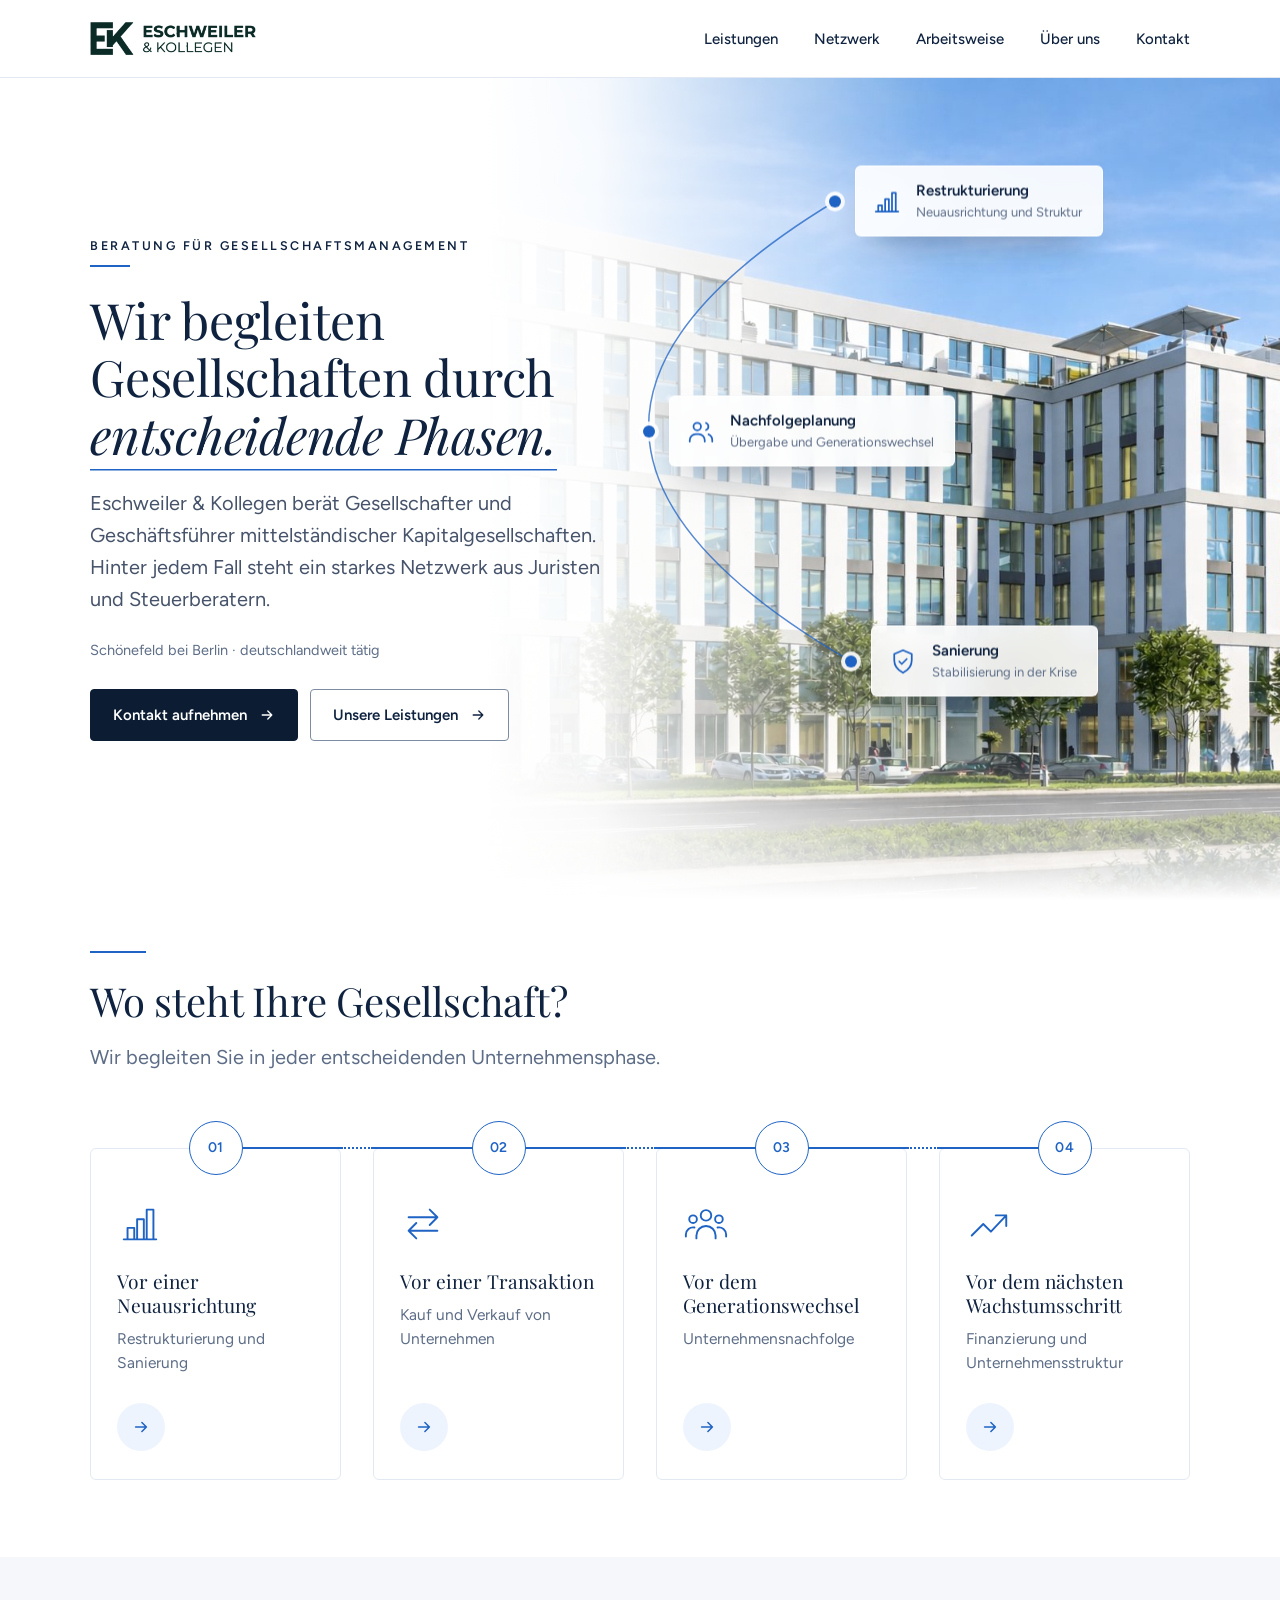
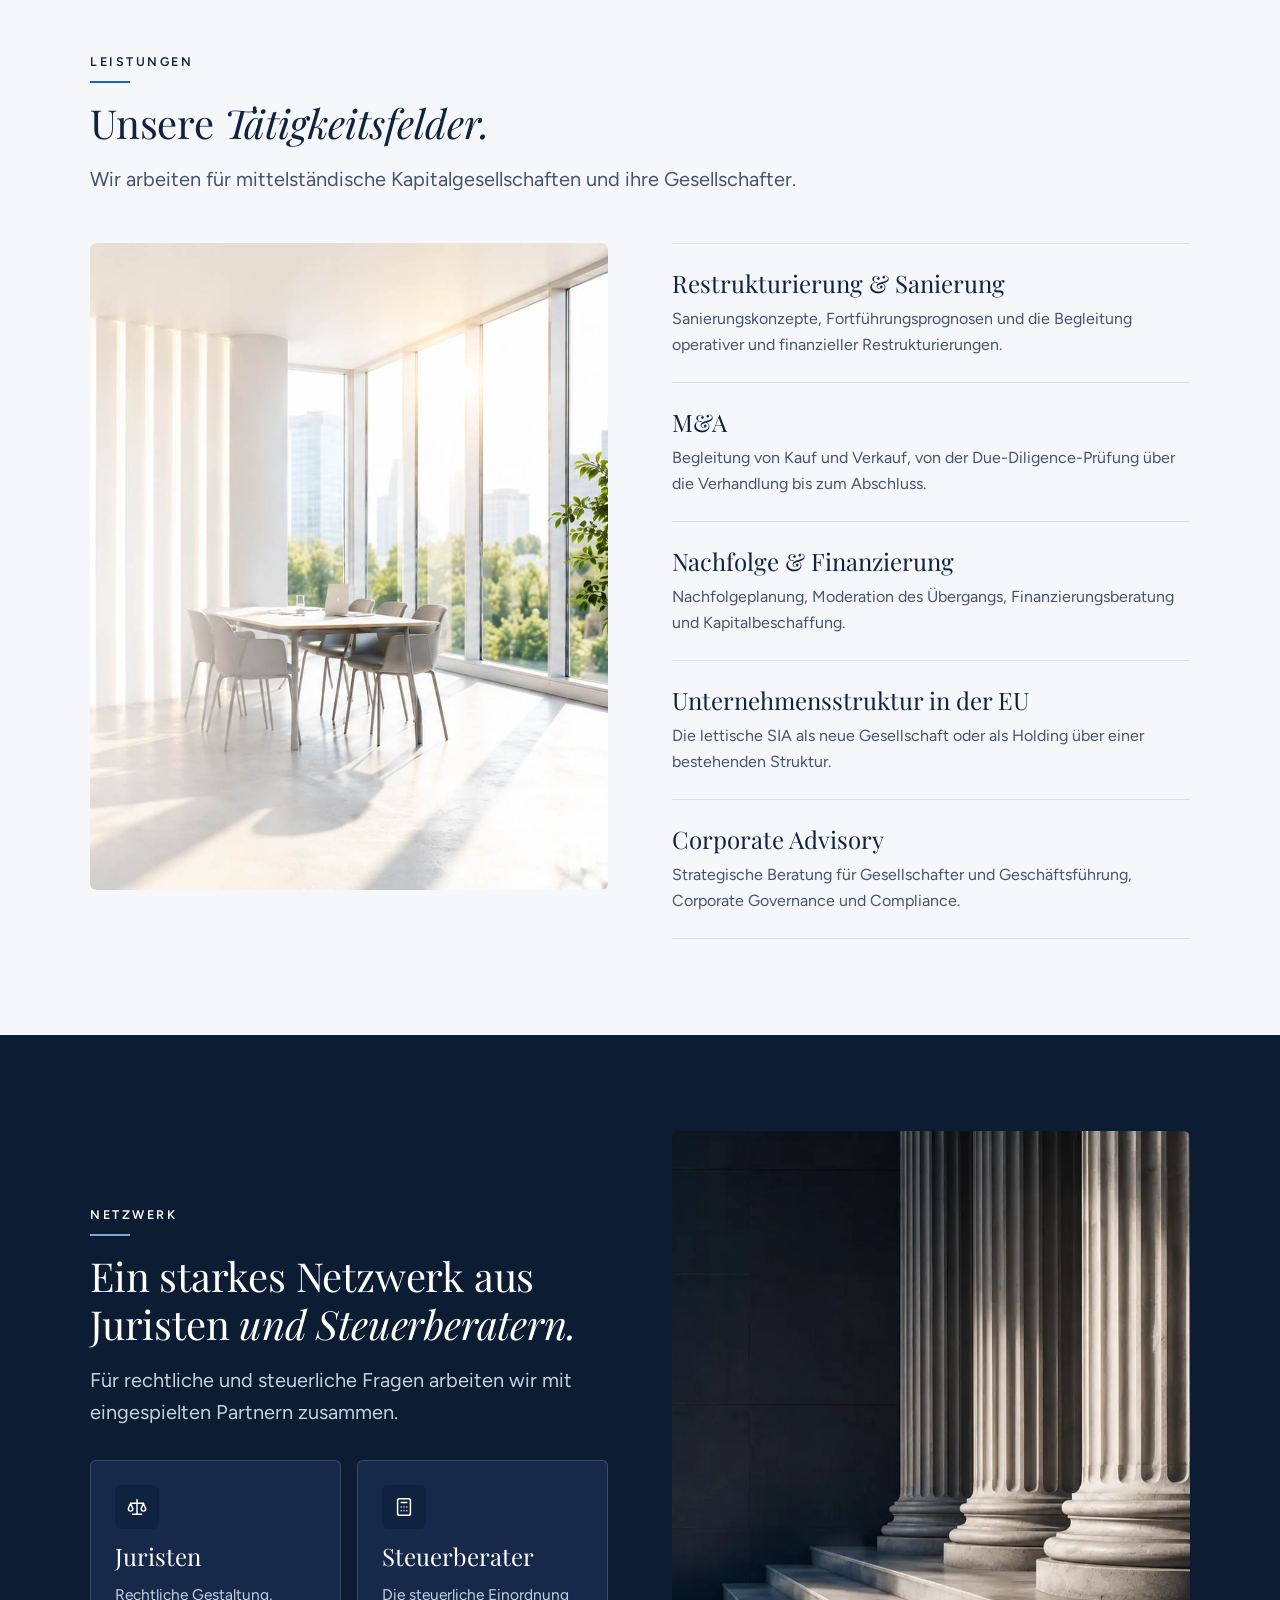
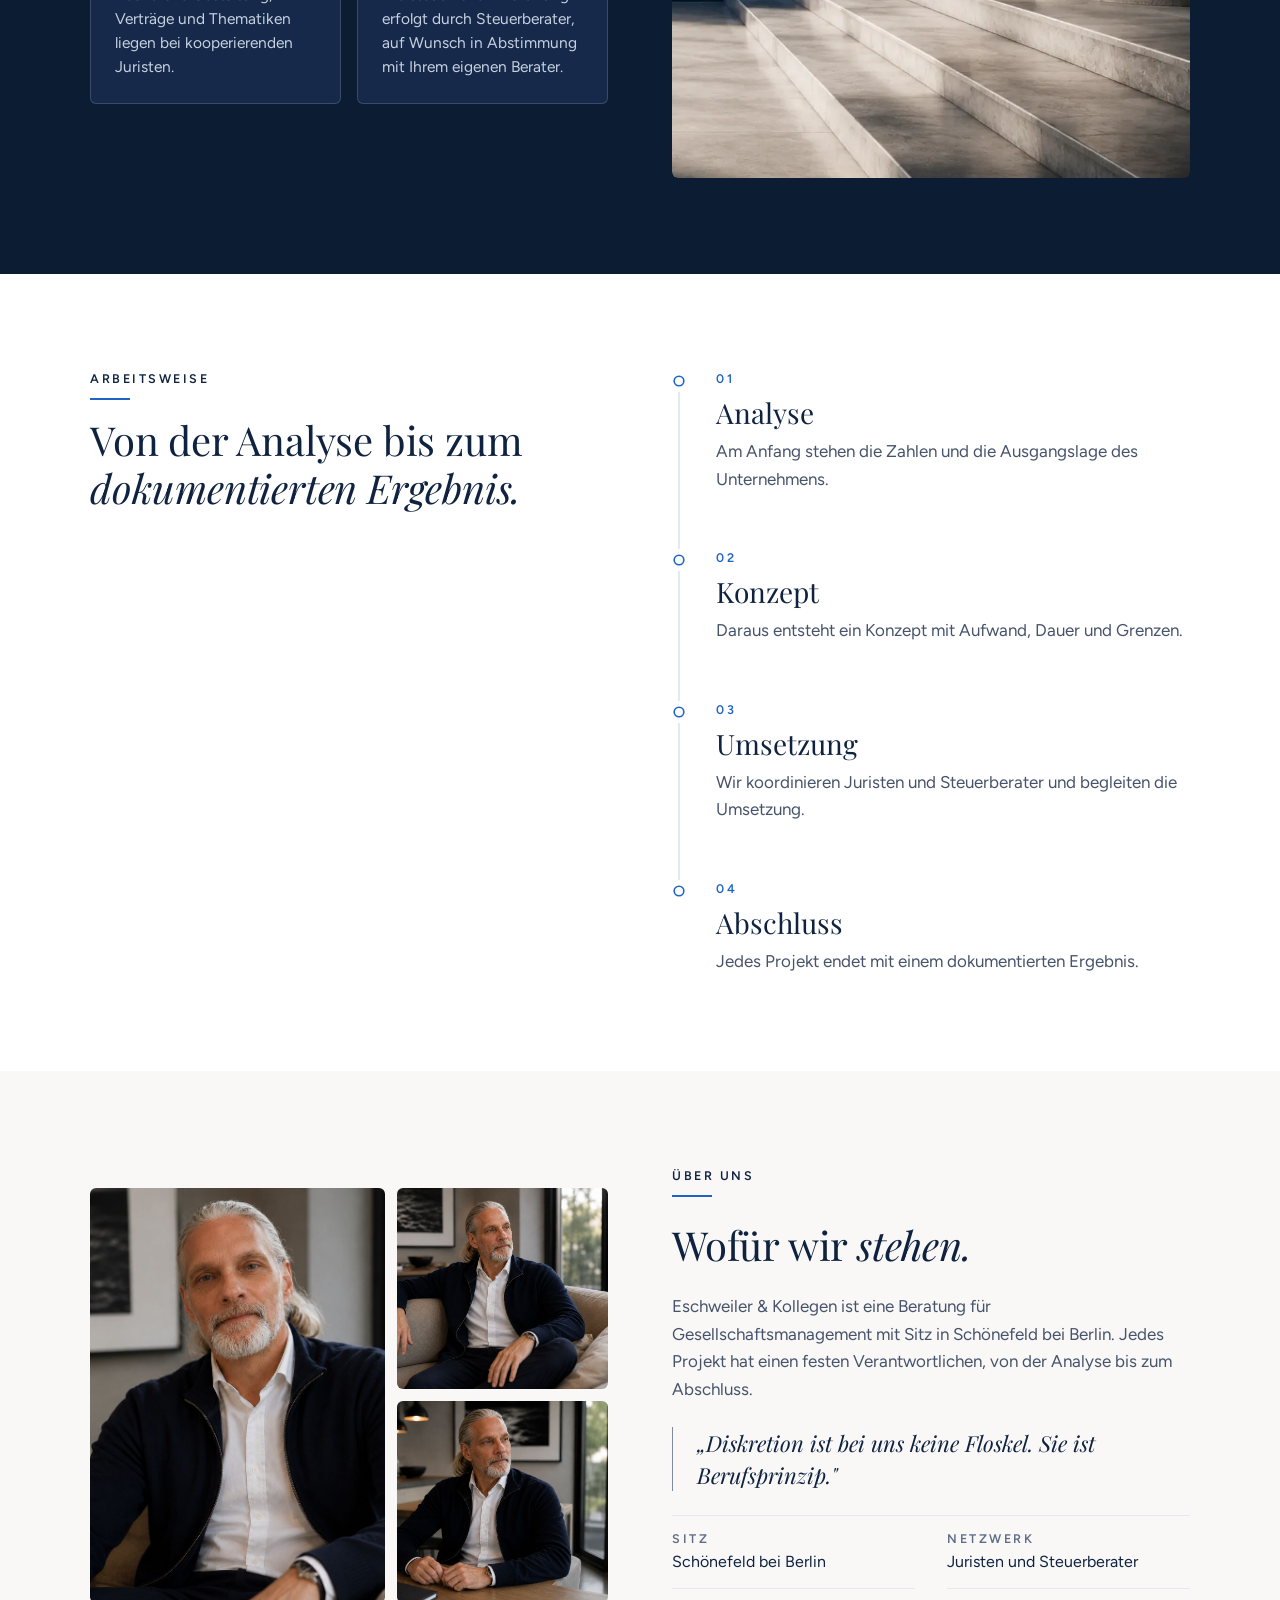
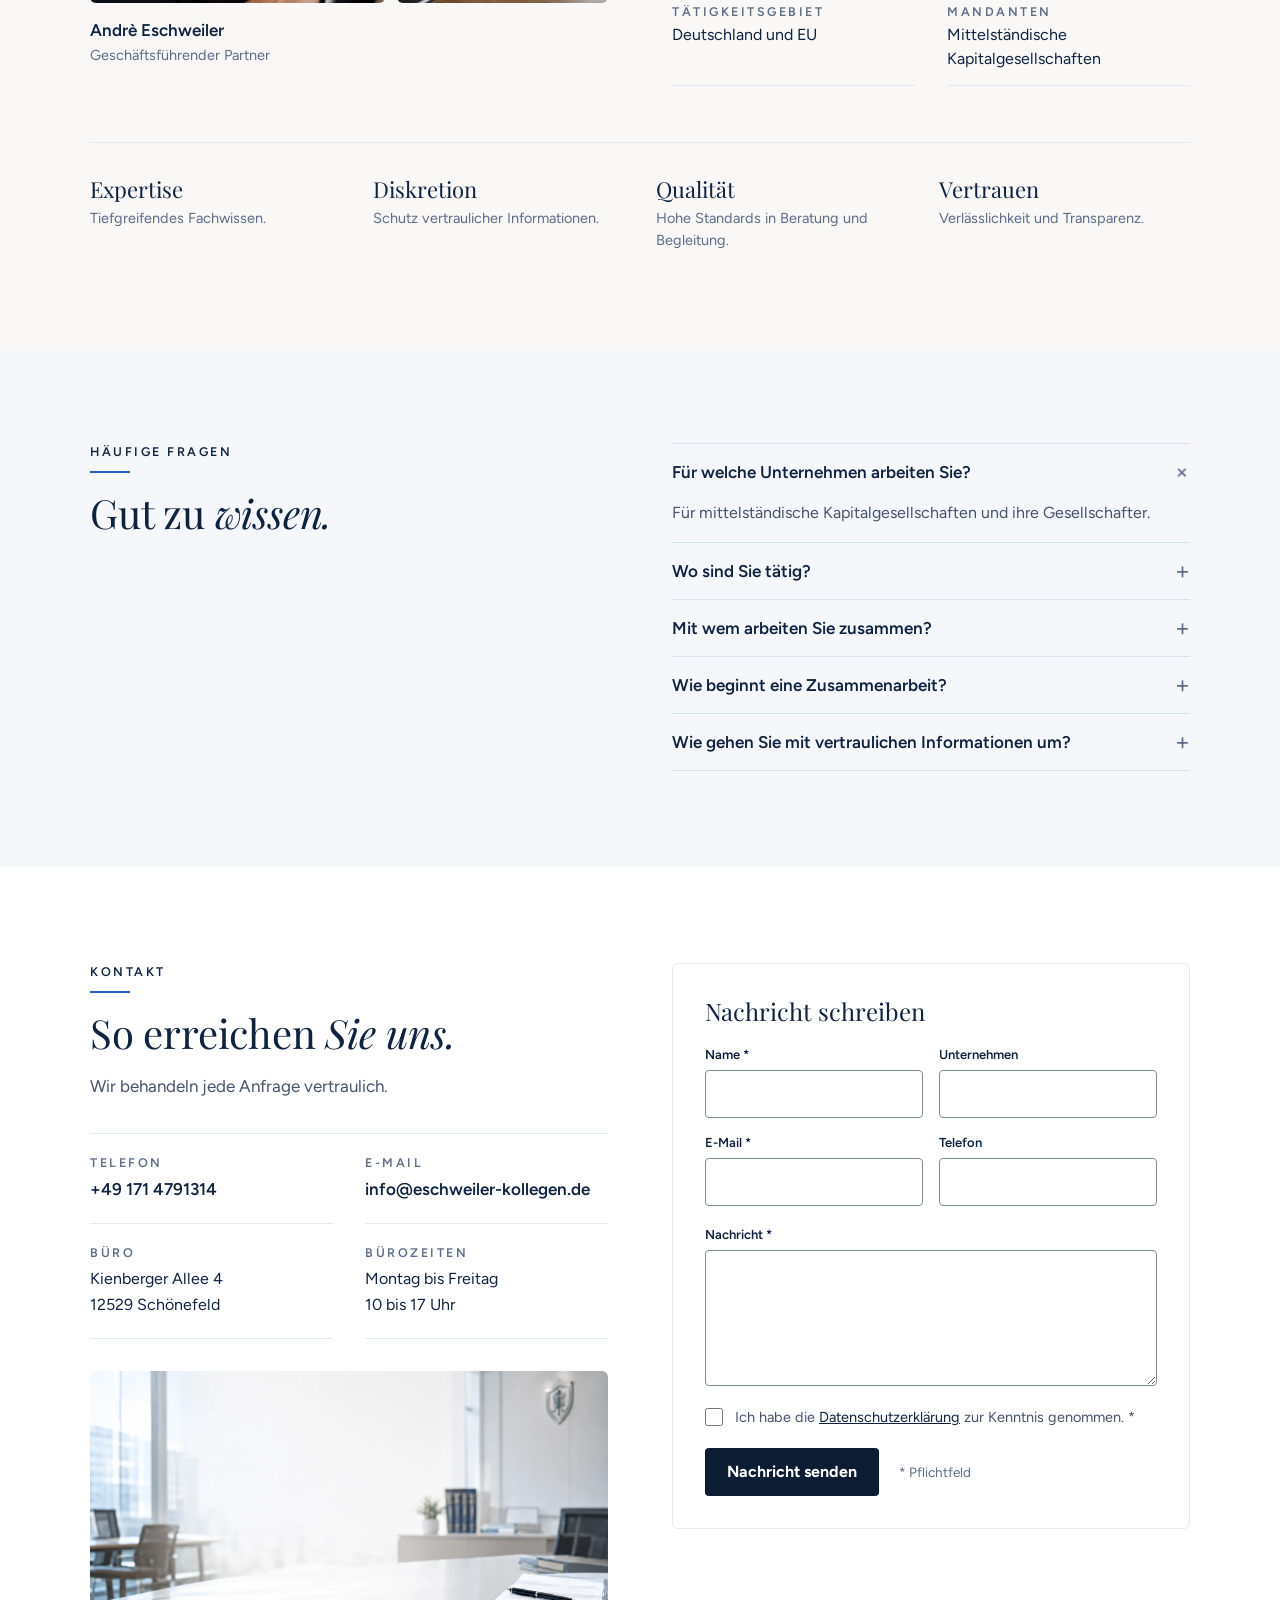
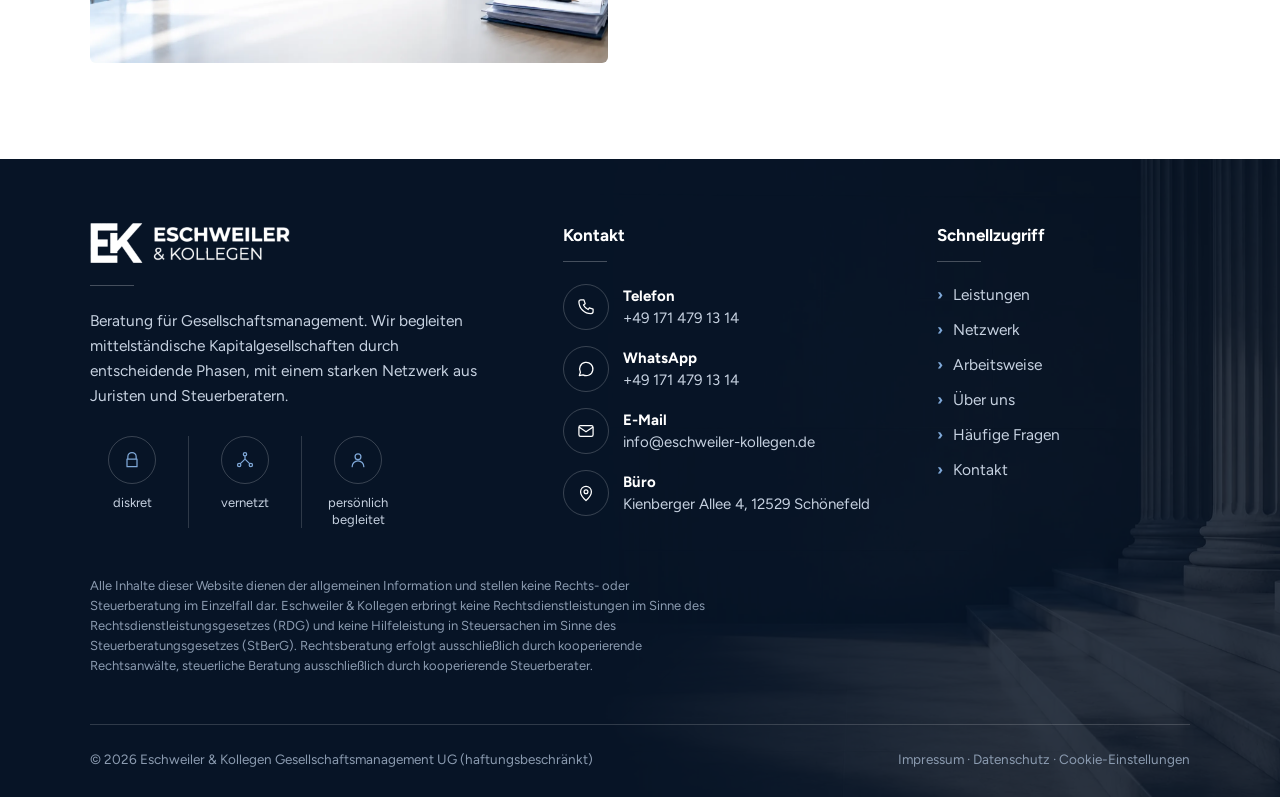
==== commit 06594837: "Google Tag Manager, Cookie-Einstellungen, Kontakt-Ereignis; Datenschutz um Cookiebot, GTM und Meta-P" ====
--- a/index.html
+++ b/index.html
@@ -3,6 +3,9 @@
 <head>
 <meta charset="utf-8">
 <meta name="viewport" content="width=device-width, initial-scale=1">
+<script>window.dataLayer=window.dataLayer||[];</script>
+<!-- Google Tag Manager: lädt das Einwilligungsfenster (Cookiebot); der Meta-Pixel läuft nur nach Einwilligung -->
+<script>(function(w,d,s,l,i){w[l]=w[l]||[];w[l].push({'gtm.start':new Date().getTime(),event:'gtm.js'});var f=d.getElementsByTagName(s)[0],j=d.createElement(s);j.async=true;j.src='https://www.googletagmanager.com/gtm.js?id='+i;f.parentNode.insertBefore(j,f);})(window,document,'script','dataLayer','GTM-5RNPGKBR');</script>
 <title>Eschweiler &amp; Kollegen | Beratung für Gesellschaftsmanagement</title>
 <meta name="description" content="Eschweiler &amp; Kollegen begleitet mittelständische Kapitalgesellschaften durch entscheidende Phasen: Restrukturierung, Sanierung, Nachfolge. Mit einem starken Netzwerk aus Juristen und Steuerberatern.">
 <link rel="canonical" href="https://www.eschweiler-kollegen.de/">
@@ -19,7 +22,7 @@
 <link rel="apple-touch-icon" href="/apple-touch-icon.png">
 <link rel="preload" href="/assets/fonts/figtree-latin-wght-normal.woff2" as="font" type="font/woff2" crossorigin>
 <link rel="preload" href="/assets/fonts/playfair-display-latin-400-normal.woff2" as="font" type="font/woff2" crossorigin>
-<link rel="stylesheet" href="/styles.css?v=5">
+<link rel="stylesheet" href="/styles.css?v=6">
 <script defer src="/_vercel/insights/script.js"></script>
 <script type="application/ld+json">{"@context": "https://schema.org", "@type": "ProfessionalService", "name": "Eschweiler & Kollegen", "legalName": "Eschweiler & Kollegen Gesellschaftsmanagement UG (haftungsbeschränkt)", "url": "https://www.eschweiler-kollegen.de/", "logo": "https://www.eschweiler-kollegen.de/assets/img/ek-logo-dunkel.png", "image": "https://www.eschweiler-kollegen.de/assets/img/buero-gebaeude.jpg", "description": "Eschweiler &amp; Kollegen begleitet mittelständische Kapitalgesellschaften durch entscheidende Phasen: Restrukturierung, Sanierung, Nachfolge. Mit einem starken Netzwerk aus Juristen und Steuerberatern.", "telephone": "+491714791314", "email": "info@eschweiler-kollegen.de", "address": {"@type": "PostalAddress", "streetAddress": "Kienberger Allee 4", "postalCode": "12529", "addressLocality": "Schönefeld", "addressCountry": "DE"}, "areaServed": "DE", "openingHoursSpecification": {"@type": "OpeningHoursSpecification", "dayOfWeek": ["Monday", "Tuesday", "Wednesday", "Thursday", "Friday"], "opens": "10:00", "closes": "17:00"}}</script>
 </head>
@@ -464,13 +467,13 @@
 
 <div style="display: flex; flex-wrap: wrap; justify-content: space-between; gap: 10px 32px; padding-top: 24px; border-top: 1px solid #ffffff29; font-size: 13.5px; line-height: 20px; color: #8b9bb0">
 <span>© 2026 Eschweiler &amp; Kollegen Gesellschaftsmanagement UG (haftungsbeschränkt)</span>
-<span><a class="ek-fl" href="/impressum" style="color: #8b9bb0; text-decoration: none">Impressum</a> · <a class="ek-fl" href="/datenschutz" style="color: #8b9bb0; text-decoration: none">Datenschutz</a></span>
+<span><a class="ek-fl" href="/impressum" style="color: #8b9bb0; text-decoration: none">Impressum</a> · <a class="ek-fl" href="/datenschutz" style="color: #8b9bb0; text-decoration: none">Datenschutz</a> · <a class="ek-fl ek-cookie" href="#cookie-einstellungen" style="color: #8b9bb0; text-decoration: none">Cookie-Einstellungen</a></span>
 </div>
 
 </div>
 </footer>
 
 </div>
-<script src="/script.js?v=5" defer></script>
+<script src="/script.js?v=6" defer></script>
 </body>
 </html>
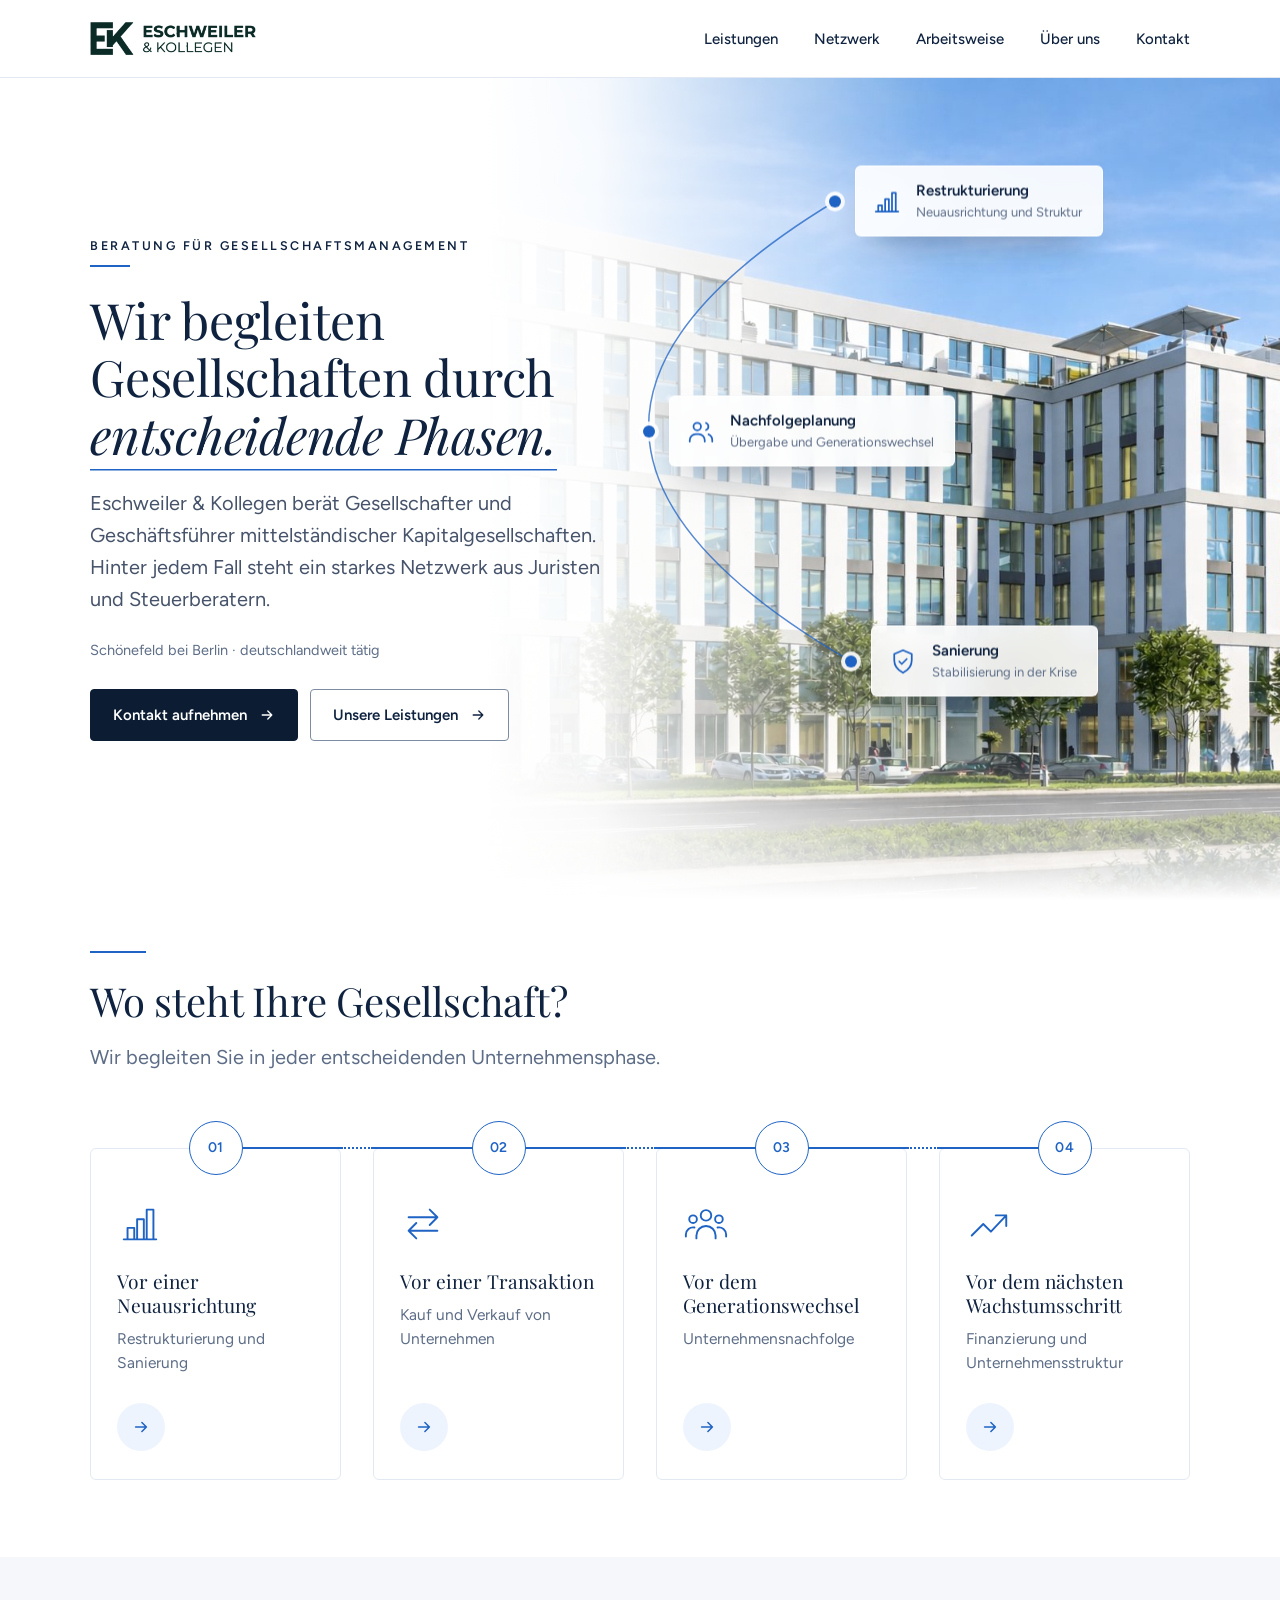
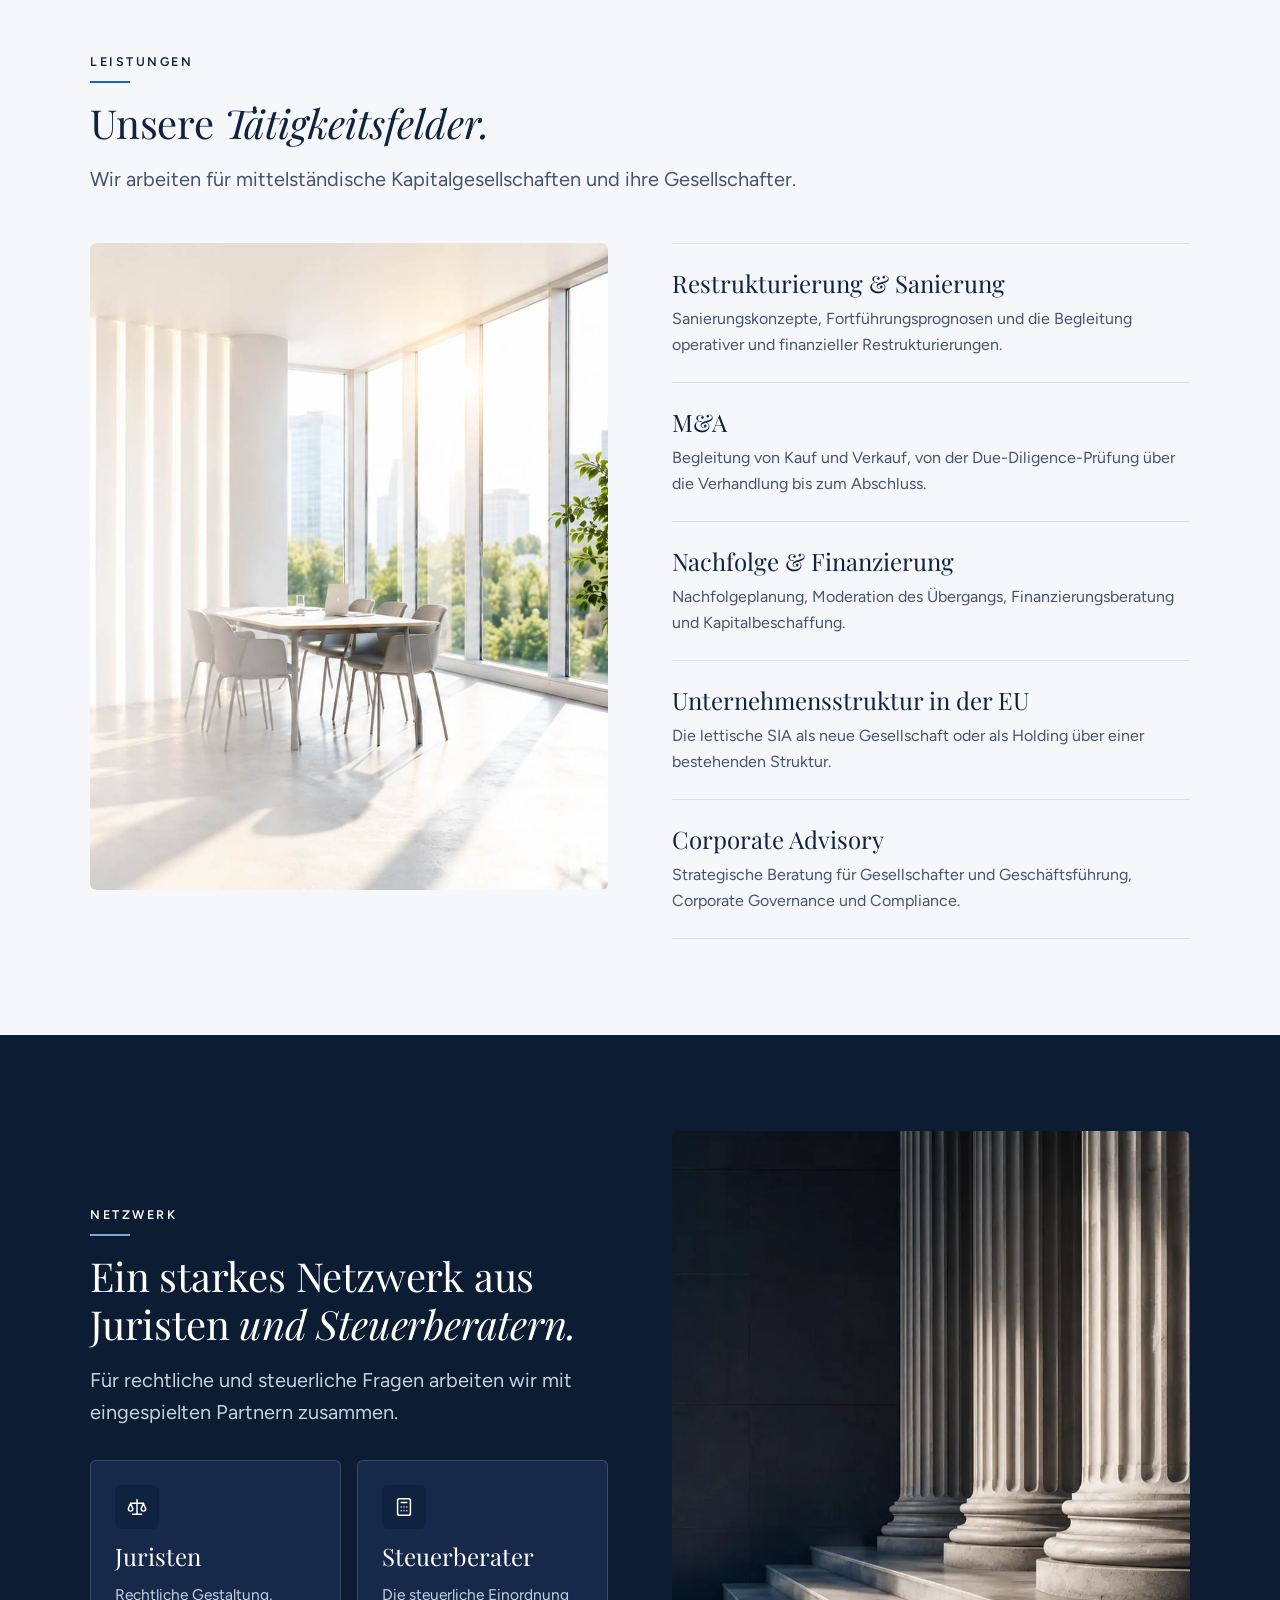
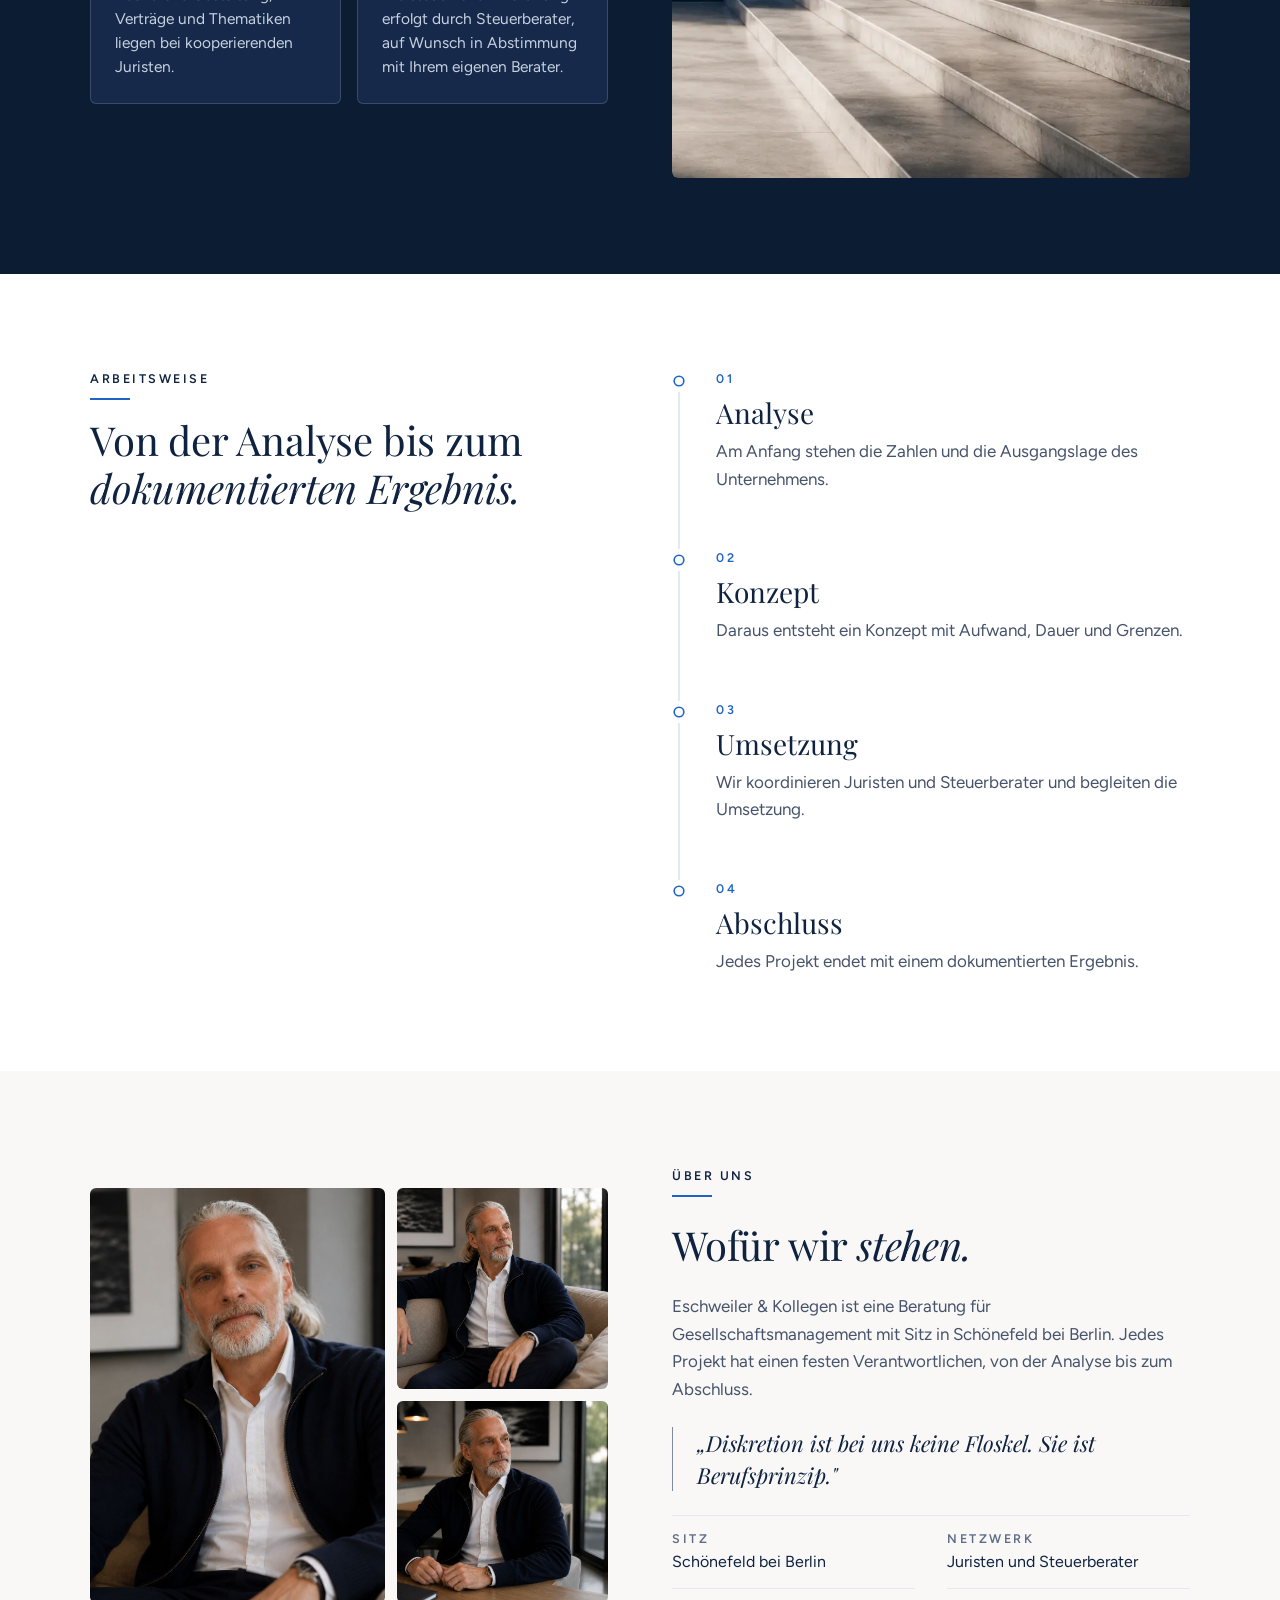
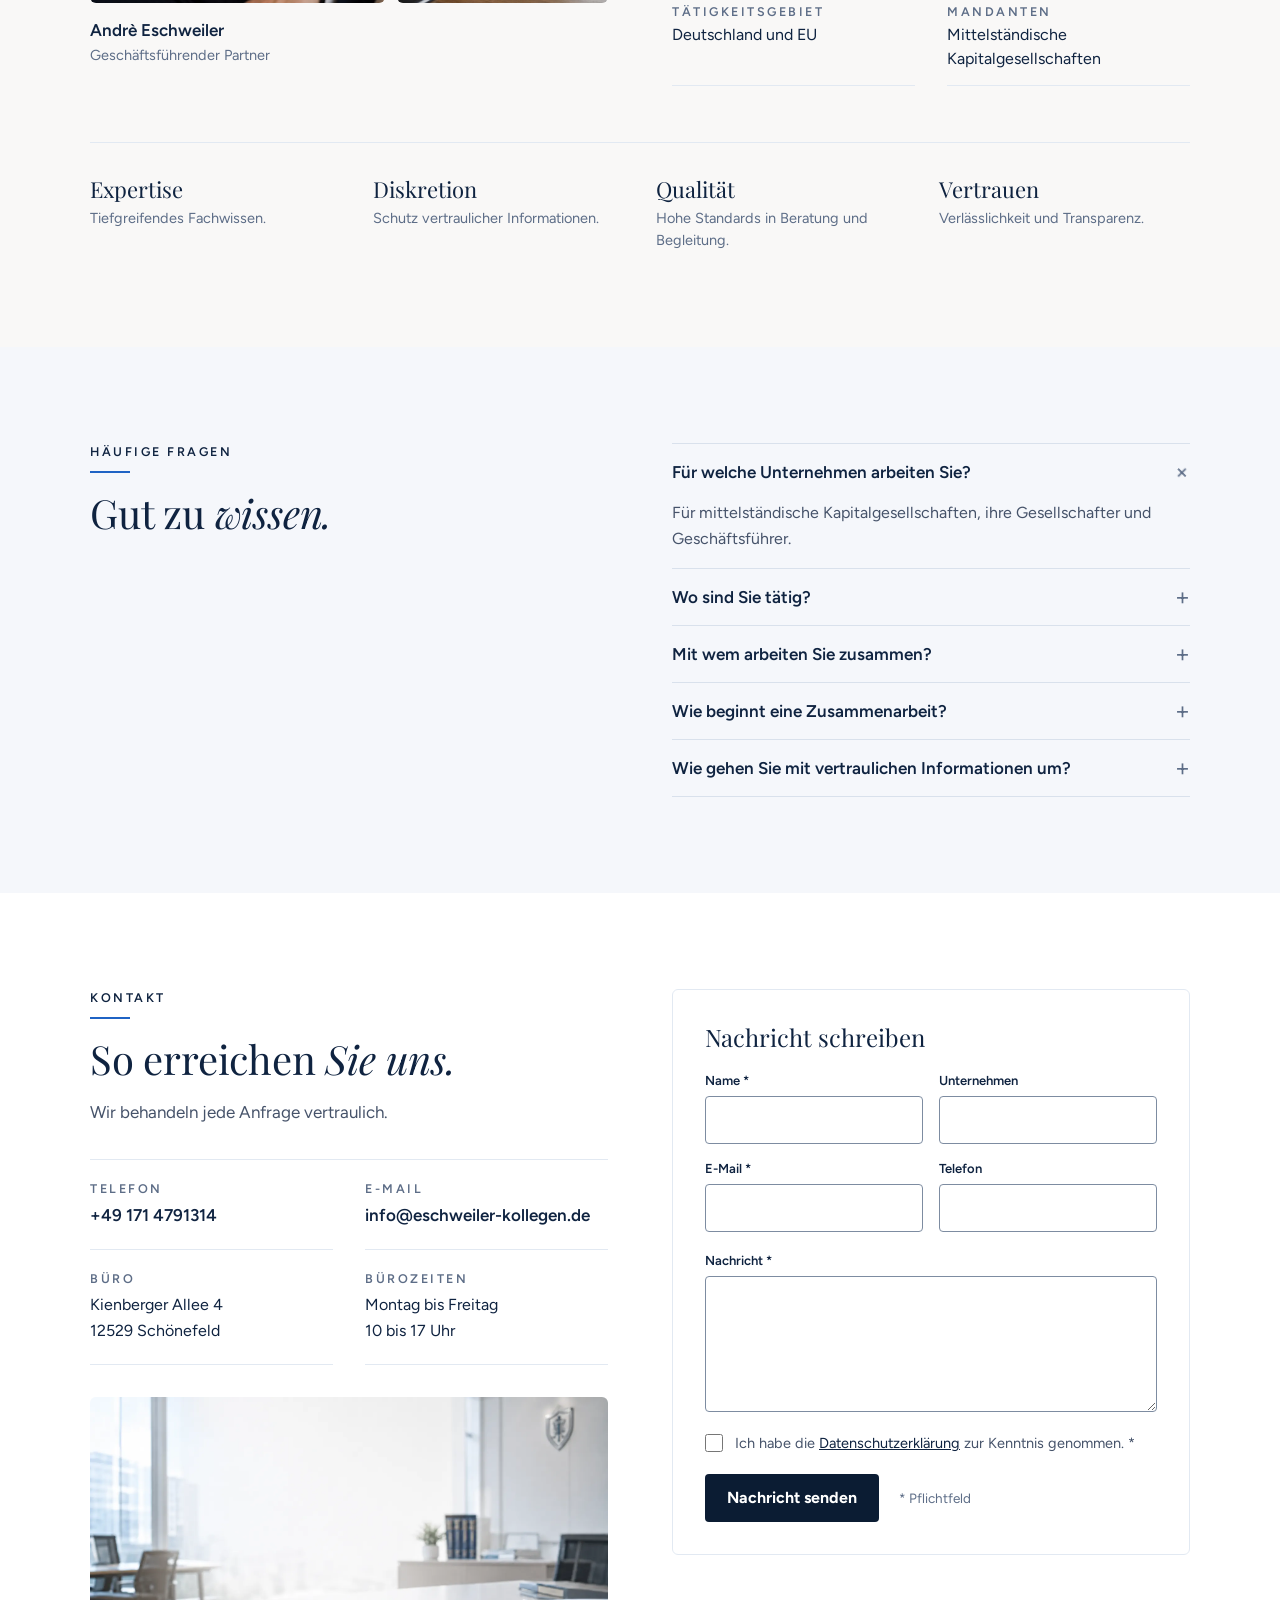
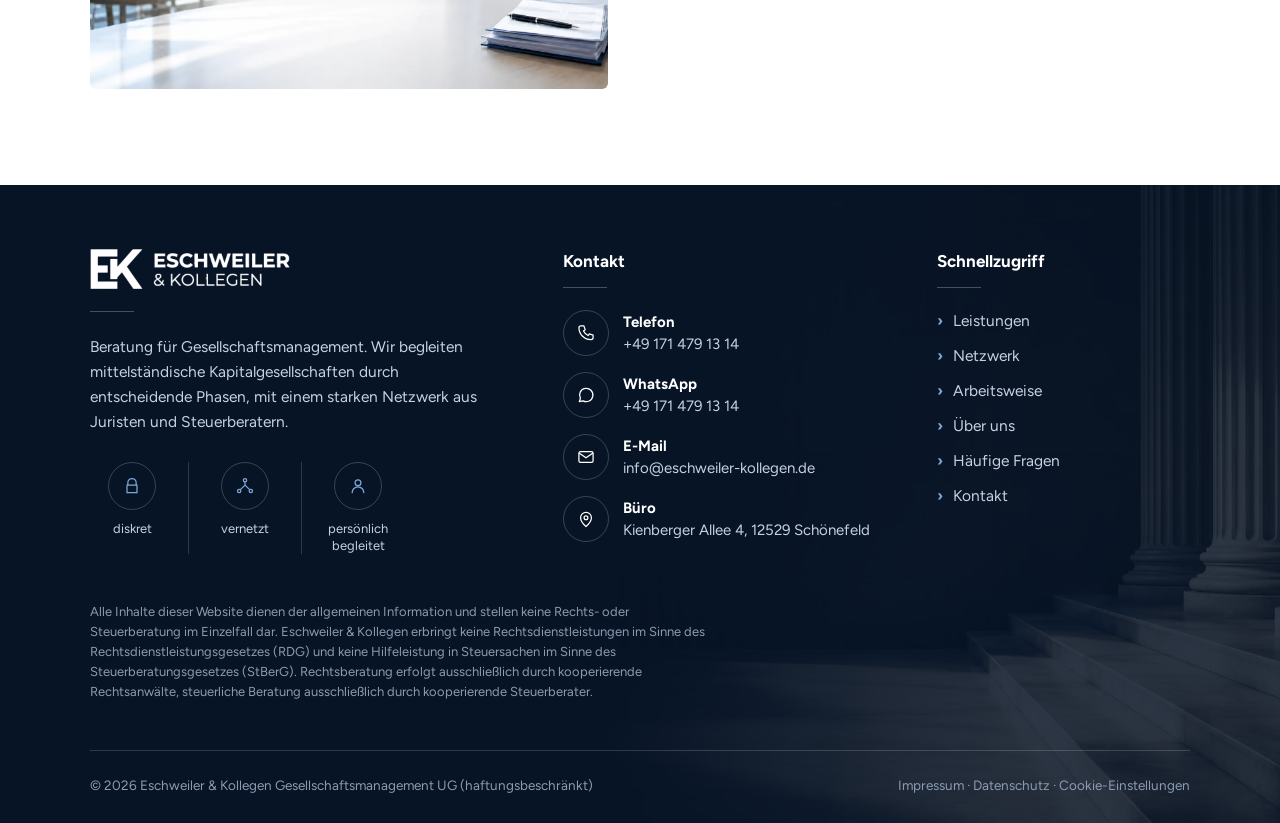
==== commit 3def5f58: "Fragen: Antworten überarbeitet Co-Authored-By: Claude Opus 5.5 <noreply@anthropic.com> Claude-Sessi" ====
--- a/index.html
+++ b/index.html
@@ -360,23 +360,23 @@
 <div style="border-top: 1px solid #d9e1ec; min-width: 0">
 <details name="fragen" open style="border-bottom: 1px solid #d9e1ec">
 <summary style="display: flex; justify-content: space-between; align-items: center; gap: 16px; padding: 16px 0; font-size: 17px; line-height: 24px; font-weight: 600; color: #0f2340; cursor: pointer">Für welche Unternehmen arbeiten Sie?<span class="ek-plus" aria-hidden="true" style="flex: none; font-size: 24px; line-height: 24px; font-weight: 400; color: #5d6d87">+</span></summary>
-<p style="margin: 0 0 16px; font-size: 16px; line-height: 26px; max-width: 65ch">Für mittelständische Kapitalgesellschaften und ihre Gesellschafter.</p>
+<p style="margin: 0 0 16px; font-size: 16px; line-height: 26px; max-width: 65ch">Für mittelständische Kapitalgesellschaften, ihre Gesellschafter und Geschäftsführer.</p>
 </details>
 <details name="fragen" style="border-bottom: 1px solid #d9e1ec">
 <summary style="display: flex; justify-content: space-between; align-items: center; gap: 16px; padding: 16px 0; font-size: 17px; line-height: 24px; font-weight: 600; color: #0f2340; cursor: pointer">Wo sind Sie tätig?<span class="ek-plus" aria-hidden="true" style="flex: none; font-size: 24px; line-height: 24px; font-weight: 400; color: #5d6d87">+</span></summary>
-<p style="margin: 0 0 16px; font-size: 16px; line-height: 26px; max-width: 65ch">Unser Büro ist in Schönefeld bei Berlin. Wir arbeiten deutschlandweit.</p>
+<p style="margin: 0 0 16px; font-size: 16px; line-height: 26px; max-width: 65ch">Unser Büro ist in Schönefeld bei Berlin. Wir betreuen Unternehmen im gesamten Bundesgebiet.</p>
 </details>
 <details name="fragen" style="border-bottom: 1px solid #d9e1ec">
 <summary style="display: flex; justify-content: space-between; align-items: center; gap: 16px; padding: 16px 0; font-size: 17px; line-height: 24px; font-weight: 600; color: #0f2340; cursor: pointer">Mit wem arbeiten Sie zusammen?<span class="ek-plus" aria-hidden="true" style="flex: none; font-size: 24px; line-height: 24px; font-weight: 400; color: #5d6d87">+</span></summary>
-<p style="margin: 0 0 16px; font-size: 16px; line-height: 26px; max-width: 65ch">Mit einem Netzwerk aus Juristen und Steuerberatern, die wir je nach Projekt einbinden.</p>
+<p style="margin: 0 0 16px; font-size: 16px; line-height: 26px; max-width: 65ch">Mit einem Netzwerk aus Juristen, Steuerberatern und Experten, die wir je nach Projekt einbinden.</p>
 </details>
 <details name="fragen" style="border-bottom: 1px solid #d9e1ec">
 <summary style="display: flex; justify-content: space-between; align-items: center; gap: 16px; padding: 16px 0; font-size: 17px; line-height: 24px; font-weight: 600; color: #0f2340; cursor: pointer">Wie beginnt eine Zusammenarbeit?<span class="ek-plus" aria-hidden="true" style="flex: none; font-size: 24px; line-height: 24px; font-weight: 400; color: #5d6d87">+</span></summary>
-<p style="margin: 0 0 16px; font-size: 16px; line-height: 26px; max-width: 65ch">Mit einem Gespräch und der Analyse der Zahlen. Daraus entsteht ein Konzept mit Aufwand, Dauer und Grenzen.</p>
+<p style="margin: 0 0 16px; font-size: 16px; line-height: 26px; max-width: 65ch">Mit einem unverbindlichen Gespräch, in dem wir verstehen wollen, in welcher Situation Sie sich befinden. Denn nur mit einem tiefen Verständnis der Lage können wir helfen.</p>
 </details>
 <details name="fragen" style="border-bottom: 1px solid #d9e1ec">
 <summary style="display: flex; justify-content: space-between; align-items: center; gap: 16px; padding: 16px 0; font-size: 17px; line-height: 24px; font-weight: 600; color: #0f2340; cursor: pointer">Wie gehen Sie mit vertraulichen Informationen um?<span class="ek-plus" aria-hidden="true" style="flex: none; font-size: 24px; line-height: 24px; font-weight: 400; color: #5d6d87">+</span></summary>
-<p style="margin: 0 0 16px; font-size: 16px; line-height: 26px; max-width: 65ch">Angaben und Unterlagen bleiben bei uns und den eingebundenen Partnern.</p>
+<p style="margin: 0 0 16px; font-size: 16px; line-height: 26px; max-width: 65ch">Angaben und Unterlagen bleiben bei uns und den eingebundenen Partnern. Kommt eine Zusammenarbeit nicht zustande, löschen wir die Daten. Darüber hinaus arbeiten wir mit sogenannter Zero-Knowledge-Technologie.</p>
 </details>
 </div>
 </div>
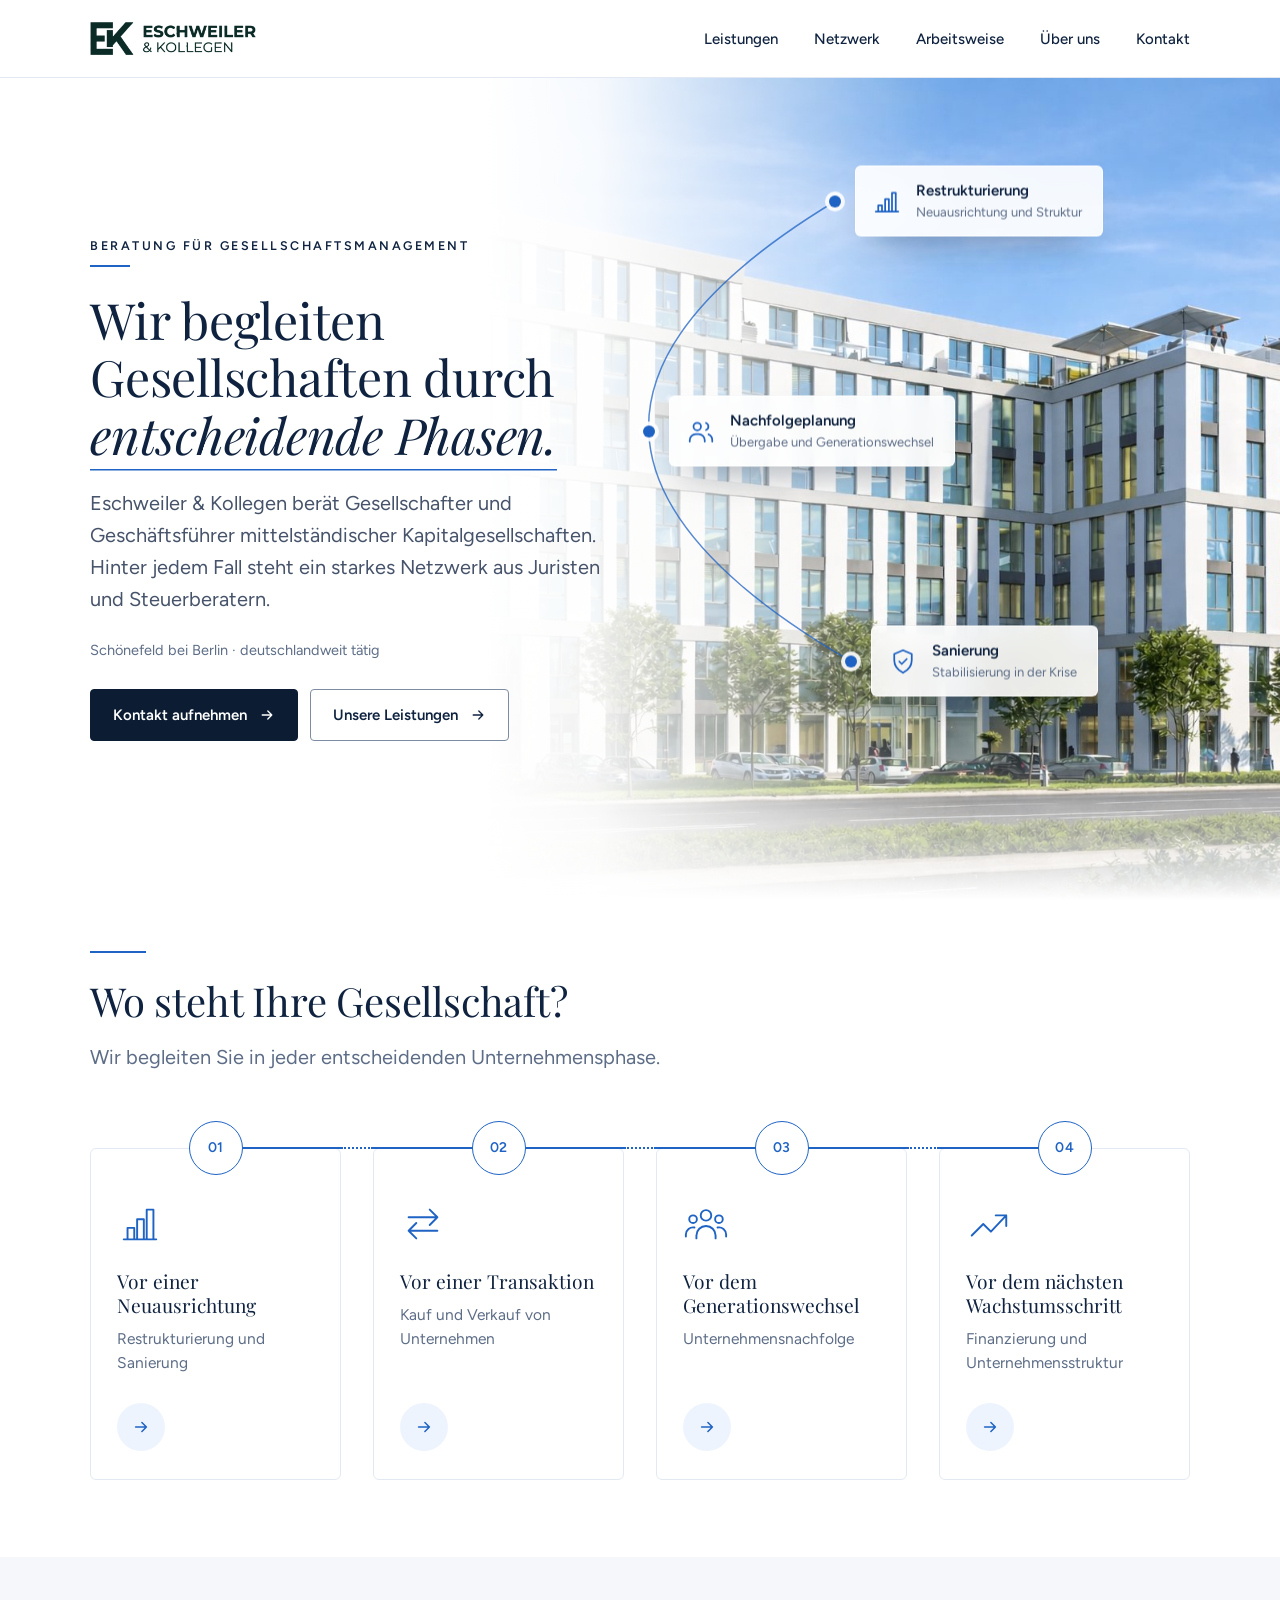
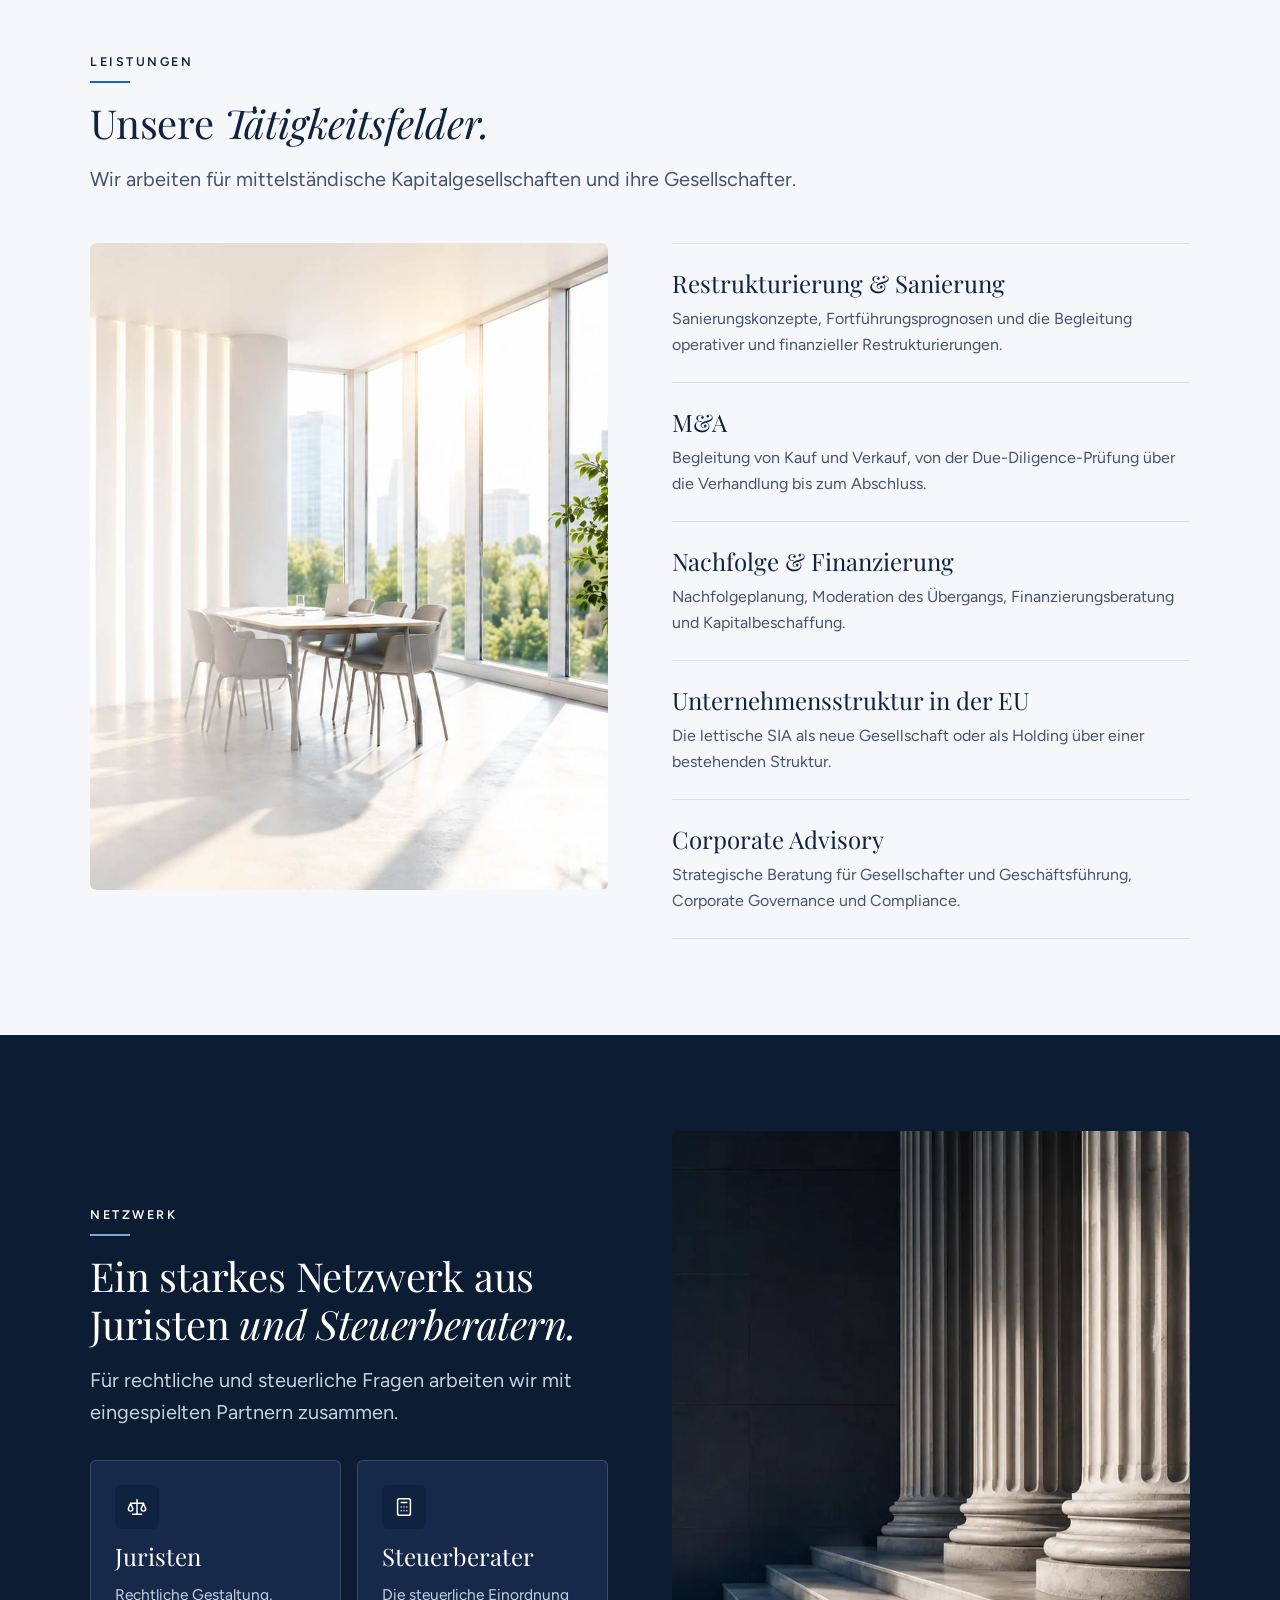
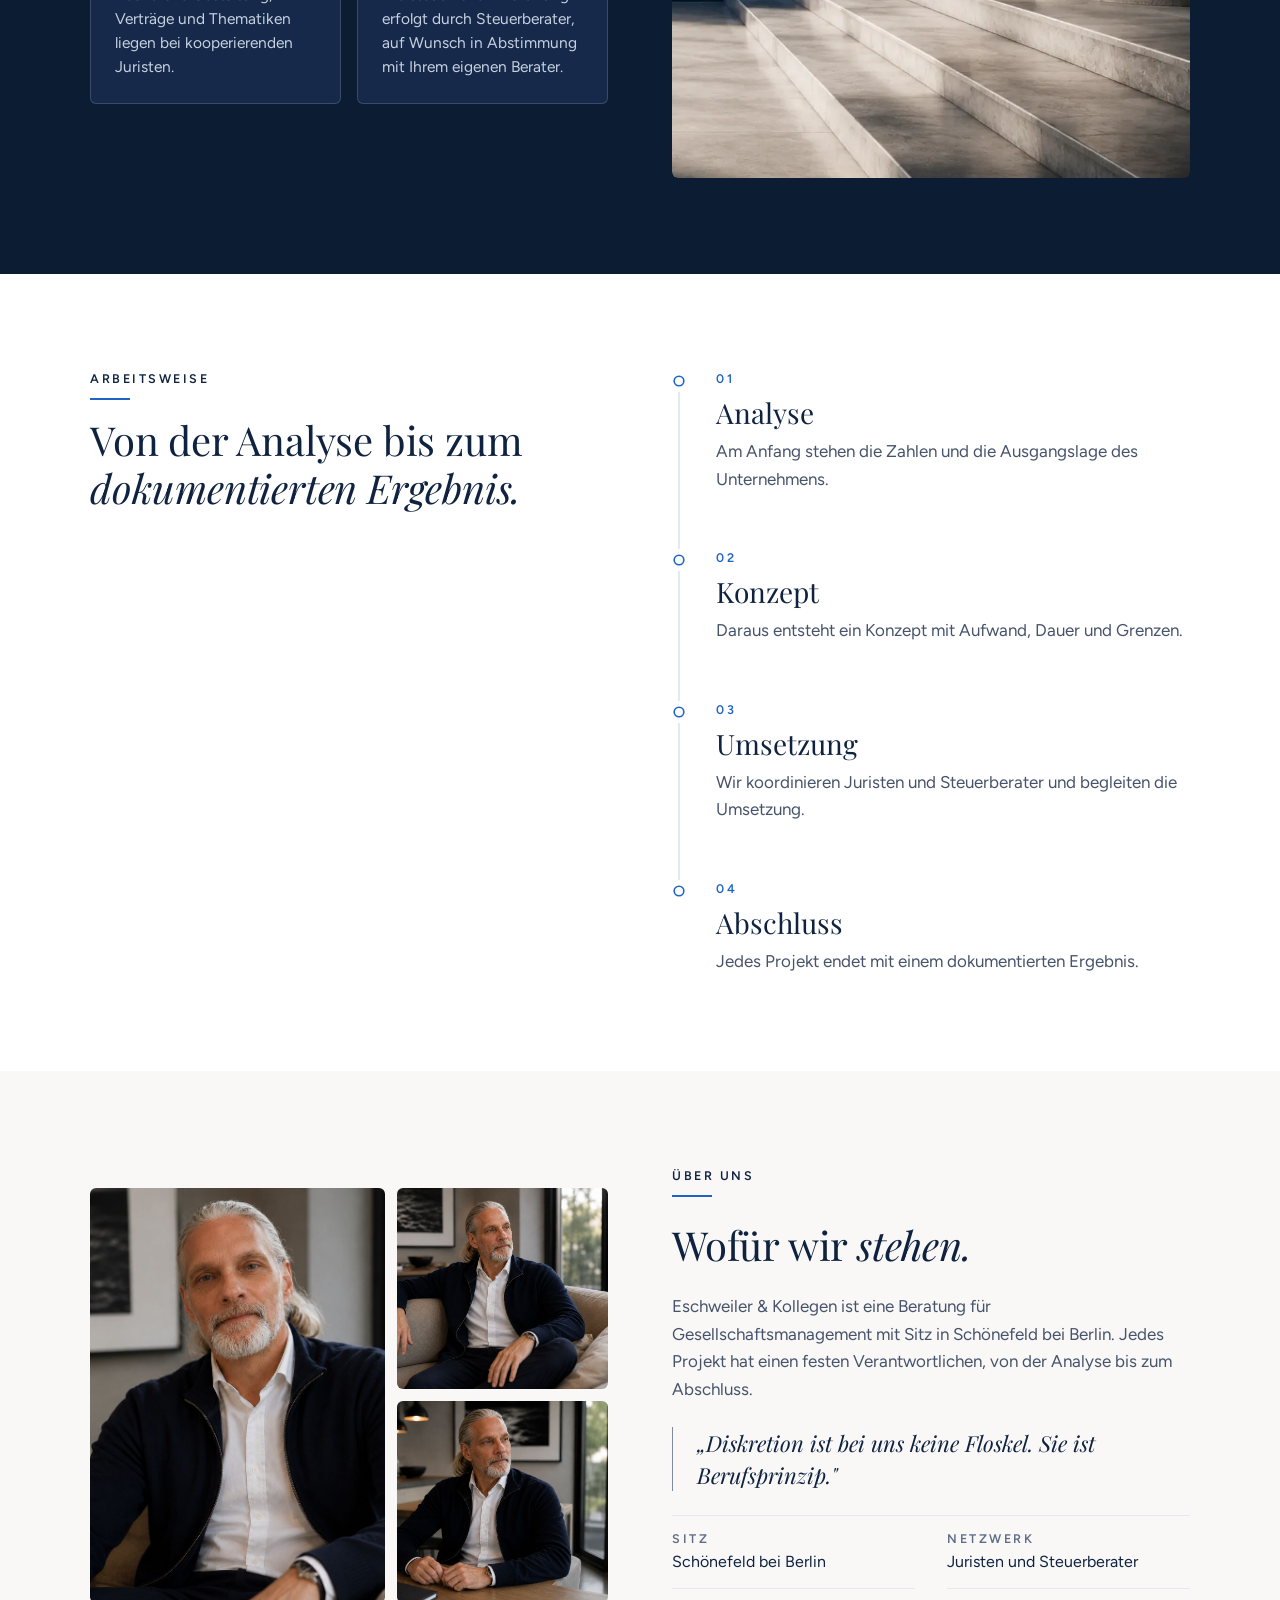
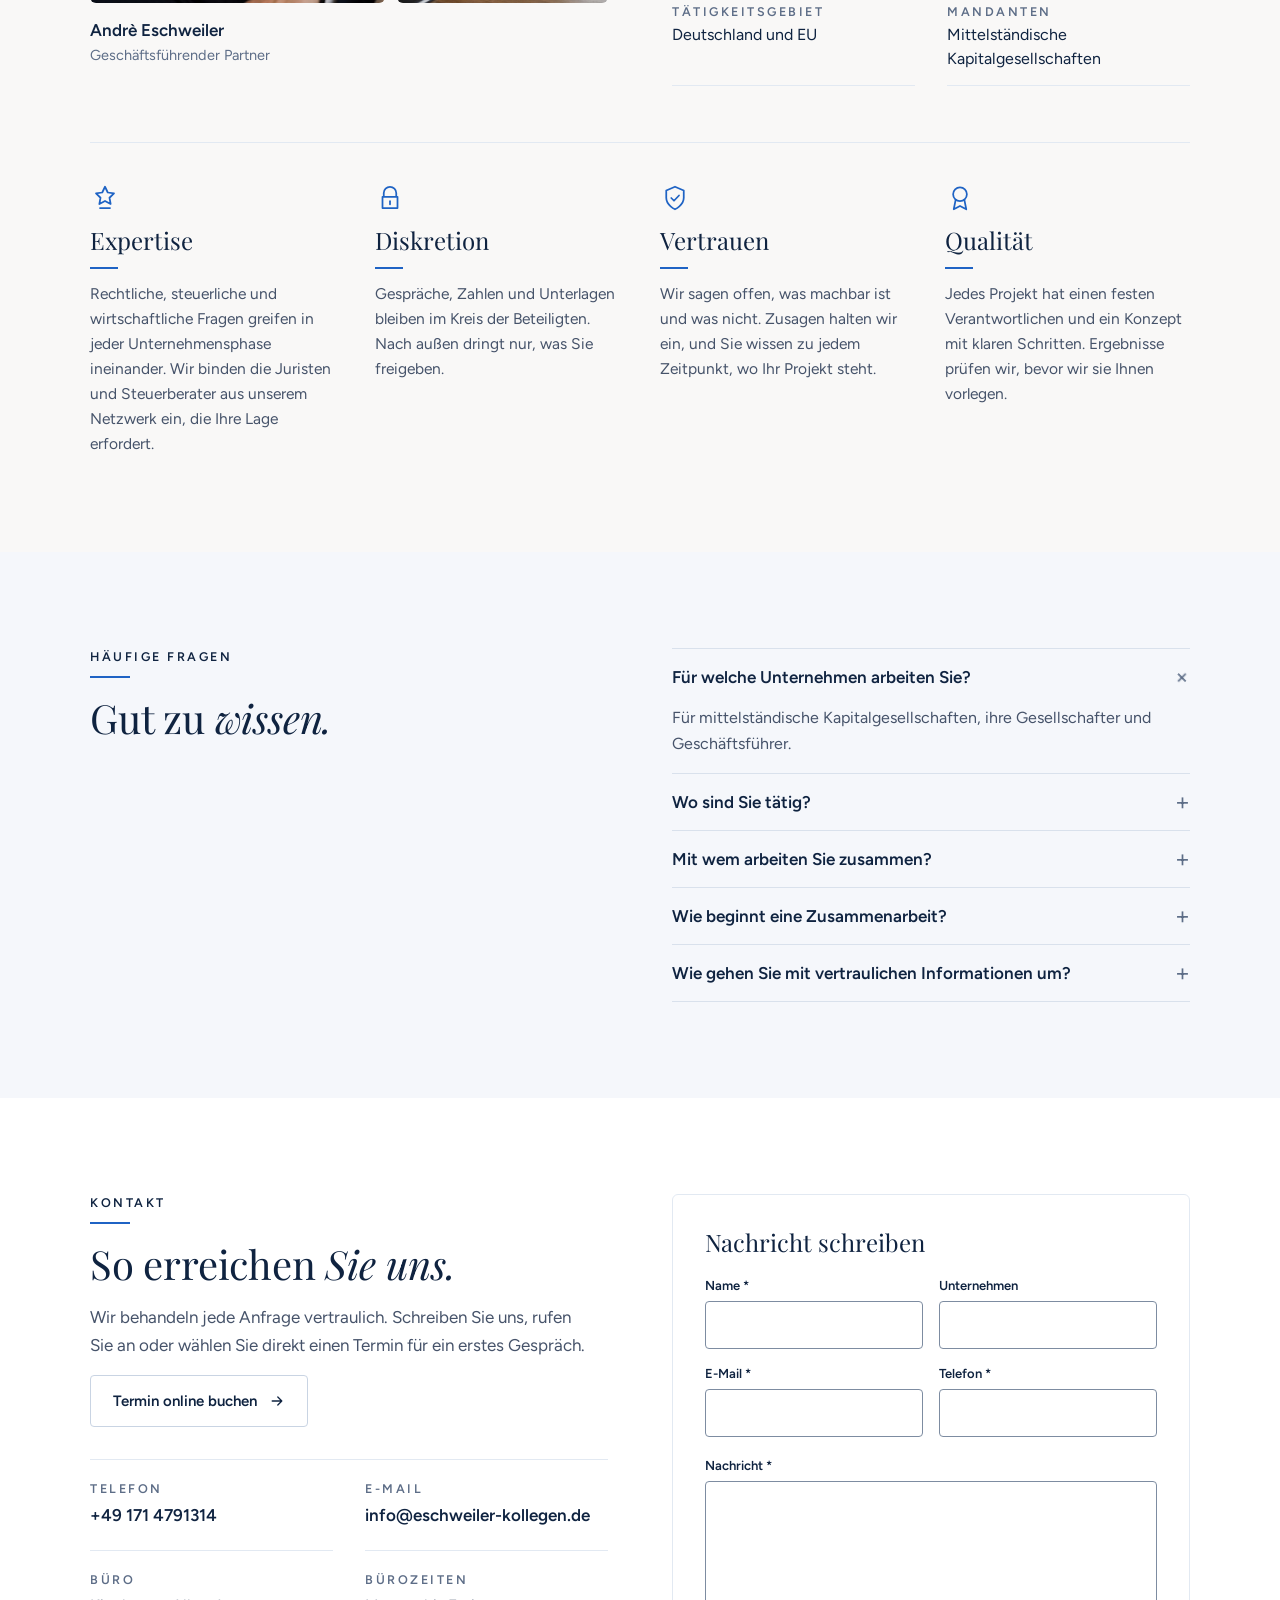
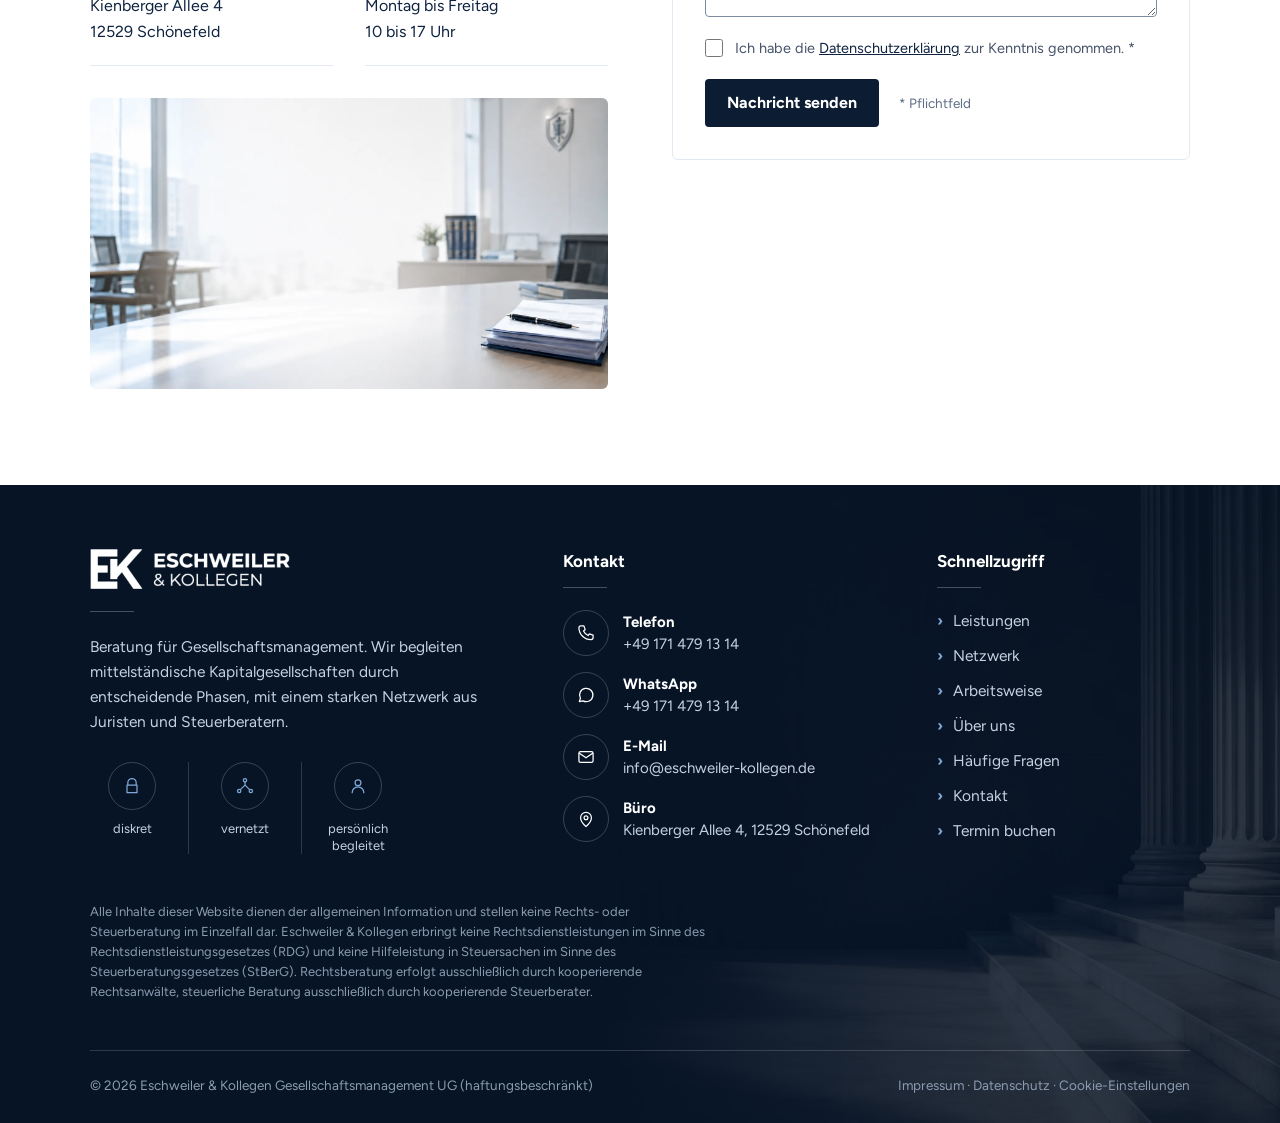
==== commit e26d7886: "Terminseite mit Cal.com; Werte ausgebaut; Telefon Pflicht; Datenschutz um Cal.com ergänzt Co-Authore" ====
--- a/index.html
+++ b/index.html
@@ -22,7 +22,7 @@
 <link rel="apple-touch-icon" href="/apple-touch-icon.png">
 <link rel="preload" href="/assets/fonts/figtree-latin-wght-normal.woff2" as="font" type="font/woff2" crossorigin>
 <link rel="preload" href="/assets/fonts/playfair-display-latin-400-normal.woff2" as="font" type="font/woff2" crossorigin>
-<link rel="stylesheet" href="/styles.css?v=6">
+<link rel="stylesheet" href="/styles.css?v=7">
 <script defer src="/_vercel/insights/script.js"></script>
 <script type="application/ld+json">{"@context": "https://schema.org", "@type": "ProfessionalService", "name": "Eschweiler & Kollegen", "legalName": "Eschweiler & Kollegen Gesellschaftsmanagement UG (haftungsbeschränkt)", "url": "https://www.eschweiler-kollegen.de/", "logo": "https://www.eschweiler-kollegen.de/assets/img/ek-logo-dunkel.png", "image": "https://www.eschweiler-kollegen.de/assets/img/buero-gebaeude.jpg", "description": "Eschweiler &amp; Kollegen begleitet mittelständische Kapitalgesellschaften durch entscheidende Phasen: Restrukturierung, Sanierung, Nachfolge. Mit einem starken Netzwerk aus Juristen und Steuerberatern.", "telephone": "+491714791314", "email": "info@eschweiler-kollegen.de", "address": {"@type": "PostalAddress", "streetAddress": "Kienberger Allee 4", "postalCode": "12529", "addressLocality": "Schönefeld", "addressCountry": "DE"}, "areaServed": "DE", "openingHoursSpecification": {"@type": "OpeningHoursSpecification", "dayOfWeek": ["Monday", "Tuesday", "Wednesday", "Thursday", "Friday"], "opens": "10:00", "closes": "17:00"}}</script>
 </head>
@@ -338,11 +338,11 @@
 </div>
 </div>
 
-<div style="display: grid; grid-template-columns: repeat(auto-fit, minmax(min(100%, 220px), 1fr)); gap: 24px 32px; padding-top: 32px; border-top: 1px solid #e2e9f2">
-<div data-reveal="1" data-delay="1" style="display: flex; flex-direction: column; gap: 4px"><strong style="font-family: 'Playfair Display', 'Iowan Old Style', 'Palatino Linotype', Georgia, serif; font-weight: 400; font-size: 22px; line-height: 28px; color: #0f2340">Expertise</strong><span style="font-size: 14.5px; line-height: 22px; color: #5d6d87">Tiefgreifendes Fachwissen.</span></div>
-<div data-reveal="1" data-delay="2" style="display: flex; flex-direction: column; gap: 4px"><strong style="font-family: 'Playfair Display', 'Iowan Old Style', 'Palatino Linotype', Georgia, serif; font-weight: 400; font-size: 22px; line-height: 28px; color: #0f2340">Diskretion</strong><span style="font-size: 14.5px; line-height: 22px; color: #5d6d87">Schutz vertraulicher Informationen.</span></div>
-<div data-reveal="1" data-delay="3" style="display: flex; flex-direction: column; gap: 4px"><strong style="font-family: 'Playfair Display', 'Iowan Old Style', 'Palatino Linotype', Georgia, serif; font-weight: 400; font-size: 22px; line-height: 28px; color: #0f2340">Qualität</strong><span style="font-size: 14.5px; line-height: 22px; color: #5d6d87">Hohe Standards in Beratung und Begleitung.</span></div>
-<div data-reveal="1" data-delay="4" style="display: flex; flex-direction: column; gap: 4px"><strong style="font-family: 'Playfair Display', 'Iowan Old Style', 'Palatino Linotype', Georgia, serif; font-weight: 400; font-size: 22px; line-height: 28px; color: #0f2340">Vertrauen</strong><span style="font-size: 14.5px; line-height: 22px; color: #5d6d87">Verlässlichkeit und Transparenz.</span></div>
+<div class="ek-werte" style="display: grid; grid-template-columns: repeat(auto-fit, minmax(min(100%, 230px), 1fr)); gap: 40px 40px; padding-top: 40px; border-top: 1px solid #e2e9f2">
+<div data-reveal="1" data-delay="1" style="display: flex; flex-direction: column; gap: 12px; min-width: 0"><svg viewBox="0 0 24 24" width="30" height="30" fill="none" stroke="#1f63c4" stroke-width="1.4" stroke-linecap="round" stroke-linejoin="round" aria-hidden="true"><path d="M12 3l2.2 4.6 5 .7-3.6 3.5.9 5-4.5-2.4-4.5 2.4.9-5L4.8 8.3l5-.7z"></path><path d="M8 20h8"></path></svg><strong style="font-family: 'Playfair Display', 'Iowan Old Style', 'Palatino Linotype', Georgia, serif; font-weight: 400; font-size: 24px; line-height: 30px; color: #0f2340">Expertise</strong><div aria-hidden="true" style="width: 28px; height: 2px; background: #1f63c4"></div><p style="margin: 0; font-size: 15.5px; line-height: 25px">Rechtliche, steuerliche und wirtschaftliche Fragen greifen in jeder Unternehmensphase ineinander. Wir binden die Juristen und Steuerberater aus unserem Netzwerk ein, die Ihre Lage erfordert.</p></div>
+<div data-reveal="1" data-delay="2" style="display: flex; flex-direction: column; gap: 12px; min-width: 0"><svg viewBox="0 0 24 24" width="30" height="30" fill="none" stroke="#1f63c4" stroke-width="1.4" stroke-linecap="round" stroke-linejoin="round" aria-hidden="true"><path d="M7 11V8a5 5 0 0 1 10 0v3M6 11h12v9H6z"></path><path d="M12 14.5v2.5"></path></svg><strong style="font-family: 'Playfair Display', 'Iowan Old Style', 'Palatino Linotype', Georgia, serif; font-weight: 400; font-size: 24px; line-height: 30px; color: #0f2340">Diskretion</strong><div aria-hidden="true" style="width: 28px; height: 2px; background: #1f63c4"></div><p style="margin: 0; font-size: 15.5px; line-height: 25px">Gespräche, Zahlen und Unterlagen bleiben im Kreis der Beteiligten. Nach außen dringt nur, was Sie freigeben.</p></div>
+<div data-reveal="1" data-delay="3" style="display: flex; flex-direction: column; gap: 12px; min-width: 0"><svg viewBox="0 0 24 24" width="30" height="30" fill="none" stroke="#1f63c4" stroke-width="1.4" stroke-linecap="round" stroke-linejoin="round" aria-hidden="true"><path d="M12 21s-7-3.2-7-9.2V6l7-3 7 3v5.8c0 6-7 9.2-7 9.2z"></path><path d="M9 12l2.2 2.2L15.2 10"></path></svg><strong style="font-family: 'Playfair Display', 'Iowan Old Style', 'Palatino Linotype', Georgia, serif; font-weight: 400; font-size: 24px; line-height: 30px; color: #0f2340">Vertrauen</strong><div aria-hidden="true" style="width: 28px; height: 2px; background: #1f63c4"></div><p style="margin: 0; font-size: 15.5px; line-height: 25px">Wir sagen offen, was machbar ist und was nicht. Zusagen halten wir ein, und Sie wissen zu jedem Zeitpunkt, wo Ihr Projekt steht.</p></div>
+<div data-reveal="1" data-delay="4" style="display: flex; flex-direction: column; gap: 12px; min-width: 0"><svg viewBox="0 0 24 24" width="30" height="30" fill="none" stroke="#1f63c4" stroke-width="1.4" stroke-linecap="round" stroke-linejoin="round" aria-hidden="true"><circle cx="12" cy="9" r="5.5"></circle><path d="M8.5 13.5L7 21l5-2.6 5 2.6-1.5-7.5"></path></svg><strong style="font-family: 'Playfair Display', 'Iowan Old Style', 'Palatino Linotype', Georgia, serif; font-weight: 400; font-size: 24px; line-height: 30px; color: #0f2340">Qualität</strong><div aria-hidden="true" style="width: 28px; height: 2px; background: #1f63c4"></div><p style="margin: 0; font-size: 15.5px; line-height: 25px">Jedes Projekt hat einen festen Verantwortlichen und ein Konzept mit klaren Schritten. Ergebnisse prüfen wir, bevor wir sie Ihnen vorlegen.</p></div>
 </div>
 
 </div>
@@ -392,10 +392,11 @@
 <div style="width: 40px; height: 2px; background: #1f63c4"></div>
 </div>
 <h2 data-reveal="1" style="margin: 0; font-family: 'Playfair Display', 'Iowan Old Style', 'Palatino Linotype', Georgia, serif; font-weight: 400; font-size: clamp(30px, 3.4cqw, 40px); line-height: 1.2; letter-spacing: -0.005em; color: #0f2340; text-wrap: balance">So erreichen <em style="font-style: italic">Sie uns.</em></h2>
-<p style="margin: 0; max-width: 46ch">Wir behandeln jede Anfrage vertraulich.</p>
+<p style="margin: 0; max-width: 46ch">Wir behandeln jede Anfrage vertraulich. Schreiben Sie uns, rufen Sie an oder wählen Sie direkt einen Termin für ein erstes Gespräch.</p>
+<div><a class="ek-btn ek-btn-2" href="/terminbuchen" style="display: inline-flex; align-items: center; gap: 12px; padding: 14px 22px; border: 1px solid #c9d4e3; border-radius: 4px; background: #ffffff; color: #0f2340; font-size: 15px; line-height: 22px; font-weight: 600; text-decoration: none">Termin online buchen<svg class="ek-arrow" viewBox="0 0 20 20" width="16" height="16" fill="none" stroke="currentColor" stroke-width="1.6" stroke-linecap="round" stroke-linejoin="round" aria-hidden="true"><path d="M4 10h12M11 5l5 5-5 5"></path></svg></a></div>
 </div>
 <dl style="margin: 0; display: grid; grid-template-columns: repeat(auto-fit, minmax(min(100%, 200px), 1fr)); gap: 0 32px; border-top: 1px solid #e2e9f2">
-<div style="display: flex; flex-direction: column; gap: 4px; padding: 20px 0; border-bottom: 1px solid #e2e9f2"><dt style="font-size: 12.5px; line-height: 18px; font-weight: 600; letter-spacing: 2.5px; text-transform: uppercase; color: #5d6d87">Telefon</dt><dd style="margin: 0"><a href="tel:+491714791314" style="font-size: 17px; line-height: 26px; font-weight: 600; color: #0f2340; text-decoration: none">+49 171 4791314</a></dd></div>
+<div style="display: flex; flex-direction: column; gap: 4px; padding: 20px 0; border-bottom: 1px solid #e2e9f2"><dt style="font-size: 12.5px; line-height: 18px; font-weight: 600; letter-spacing: 2.5px; text-transform: uppercase; color: #5d6d87">Telefon</dt><dd style="margin: 0; font-weight: 400"><a href="tel:+491714791314" style="font-size: 17px; line-height: 26px; font-weight: 600; color: #0f2340; text-decoration: none">+49 171 4791314</a></dd></div>
 <div style="display: flex; flex-direction: column; gap: 4px; padding: 20px 0; border-bottom: 1px solid #e2e9f2"><dt style="font-size: 12.5px; line-height: 18px; font-weight: 600; letter-spacing: 2.5px; text-transform: uppercase; color: #5d6d87">E-Mail</dt><dd style="margin: 0"><a href="mailto:info@eschweiler-kollegen.de" style="font-size: 17px; line-height: 26px; font-weight: 600; color: #0f2340; text-decoration: none; overflow-wrap: anywhere">info@eschweiler-kollegen.de</a></dd></div>
 <div style="display: flex; flex-direction: column; gap: 4px; padding: 20px 0; border-bottom: 1px solid #e2e9f2"><dt style="font-size: 12.5px; line-height: 18px; font-weight: 600; letter-spacing: 2.5px; text-transform: uppercase; color: #5d6d87">Büro</dt><dd style="margin: 0; font-size: 16px; line-height: 26px; color: #0f2340">Kienberger Allee 4<br>12529 Schönefeld</dd></div>
 <div style="display: flex; flex-direction: column; gap: 4px; padding: 20px 0; border-bottom: 1px solid #e2e9f2"><dt style="font-size: 12.5px; line-height: 18px; font-weight: 600; letter-spacing: 2.5px; text-transform: uppercase; color: #5d6d87">Bürozeiten</dt><dd style="margin: 0; font-size: 16px; line-height: 26px; color: #0f2340">Montag bis Freitag<br>10 bis 17 Uhr</dd></div>
@@ -409,7 +410,7 @@
 <div style="display: flex; flex-direction: column; gap: 6px; min-width: 0"><label for="kf-name" style="font-size: 13px; line-height: 18px; font-weight: 600; color: #0f2340">Name *</label><input id="kf-name" required name="name" type="text" autocomplete="name" style="box-sizing: border-box; width: 100%; padding: 12px 14px; border: 1px solid #7d8ca1; border-radius: 4px; background: #ffffff; font-family: inherit; font-size: 16px; line-height: 22px; color: #0f2340"></div>
 <div style="display: flex; flex-direction: column; gap: 6px; min-width: 0"><label for="kf-firma" style="font-size: 13px; line-height: 18px; font-weight: 600; color: #0f2340">Unternehmen</label><input id="kf-firma" name="unternehmen" type="text" autocomplete="organization" style="box-sizing: border-box; width: 100%; padding: 12px 14px; border: 1px solid #7d8ca1; border-radius: 4px; background: #ffffff; font-family: inherit; font-size: 16px; line-height: 22px; color: #0f2340"></div>
 <div style="display: flex; flex-direction: column; gap: 6px; min-width: 0"><label for="kf-mail" style="font-size: 13px; line-height: 18px; font-weight: 600; color: #0f2340">E-Mail *</label><input id="kf-mail" required name="email" type="email" autocomplete="email" style="box-sizing: border-box; width: 100%; padding: 12px 14px; border: 1px solid #7d8ca1; border-radius: 4px; background: #ffffff; font-family: inherit; font-size: 16px; line-height: 22px; color: #0f2340"></div>
-<div style="display: flex; flex-direction: column; gap: 6px; min-width: 0"><label for="kf-tel" style="font-size: 13px; line-height: 18px; font-weight: 600; color: #0f2340">Telefon</label><input id="kf-tel" name="telefon" type="tel" autocomplete="tel" style="box-sizing: border-box; width: 100%; padding: 12px 14px; border: 1px solid #7d8ca1; border-radius: 4px; background: #ffffff; font-family: inherit; font-size: 16px; line-height: 22px; color: #0f2340"></div>
+<div style="display: flex; flex-direction: column; gap: 6px; min-width: 0"><label for="kf-tel" style="font-size: 13px; line-height: 18px; font-weight: 600; color: #0f2340">Telefon *</label><input id="kf-tel" required name="telefon" type="tel" autocomplete="tel" style="box-sizing: border-box; width: 100%; padding: 12px 14px; border: 1px solid #7d8ca1; border-radius: 4px; background: #ffffff; font-family: inherit; font-size: 16px; line-height: 22px; color: #0f2340"></div>
 </div>
 <div style="display: flex; flex-direction: column; gap: 6px; min-width: 0"><label for="kf-text" style="font-size: 13px; line-height: 18px; font-weight: 600; color: #0f2340">Nachricht *</label><textarea id="kf-text" required name="nachricht" rows="5" style="box-sizing: border-box; width: 100%; padding: 12px 14px; border: 1px solid #7d8ca1; border-radius: 4px; background: #ffffff; font-family: inherit; font-size: 16px; line-height: 22px; color: #0f2340; resize: vertical"></textarea></div>
 <label for="kf-ds" style="display: flex; gap: 12px; align-items: flex-start; font-size: 14.5px; line-height: 22px"><input id="kf-ds" required name="datenschutz" type="checkbox" style="flex: none; width: 18px; height: 18px; margin: 2px 0 0; accent-color: #0b1c33"><span>Ich habe die <a href="/datenschutz" style="color: #0f2340">Datenschutzerklärung</a> zur Kenntnis genommen. *</span></label>
@@ -458,6 +459,7 @@
 <a class="ek-fl" href="#ueber-uns" style="display: flex; align-items: baseline; gap: 10px; color: #c6d1e0; text-decoration: none"><span aria-hidden="true" style="color: #7fa8d8; font-weight: 700">›</span>Über uns</a>
 <a class="ek-fl" href="#fragen" style="display: flex; align-items: baseline; gap: 10px; color: #c6d1e0; text-decoration: none"><span aria-hidden="true" style="color: #7fa8d8; font-weight: 700">›</span>Häufige Fragen</a>
 <a class="ek-fl" href="#kontakt" style="display: flex; align-items: baseline; gap: 10px; color: #c6d1e0; text-decoration: none"><span aria-hidden="true" style="color: #7fa8d8; font-weight: 700">›</span>Kontakt</a>
+<a class="ek-fl" href="/terminbuchen" style="display: flex; align-items: baseline; gap: 10px; color: #c6d1e0; text-decoration: none"><span aria-hidden="true" style="color: #7fa8d8; font-weight: 700">›</span>Termin buchen</a>
 </nav>
 </div>
 
@@ -474,6 +476,6 @@
 </footer>
 
 </div>
-<script src="/script.js?v=6" defer></script>
+<script src="/script.js?v=7" defer></script>
 </body>
 </html>
--- a/styles.css
+++ b/styles.css
@@ -58,6 +58,10 @@
 details[open] .ek-plus{transform:rotate(45deg)}
 @container (max-width: 820px){.ek-nav{display:none !important}.ek-menu{display:inline-flex !important}}
 
+/* Terminseite: Kalender von Cal.com */
+.ek-cal.is-ready{display:block !important;background:#ffffff !important}
+.ek-cal.is-ready .ek-cal-wait{display:none}
+.ek-cal iframe{display:block;width:100%}
 /* Schriften: lokal eingebunden, keine Verbindung zu Google */
 @font-face{font-family:'Figtree';font-style:normal;font-weight:300 900;font-display:swap;src:url(/assets/fonts/figtree-latin-wght-normal.woff2) format('woff2')}
 @font-face{font-family:'Playfair Display';font-style:normal;font-weight:400;font-display:swap;src:url(/assets/fonts/playfair-display-latin-400-normal.woff2) format('woff2')}
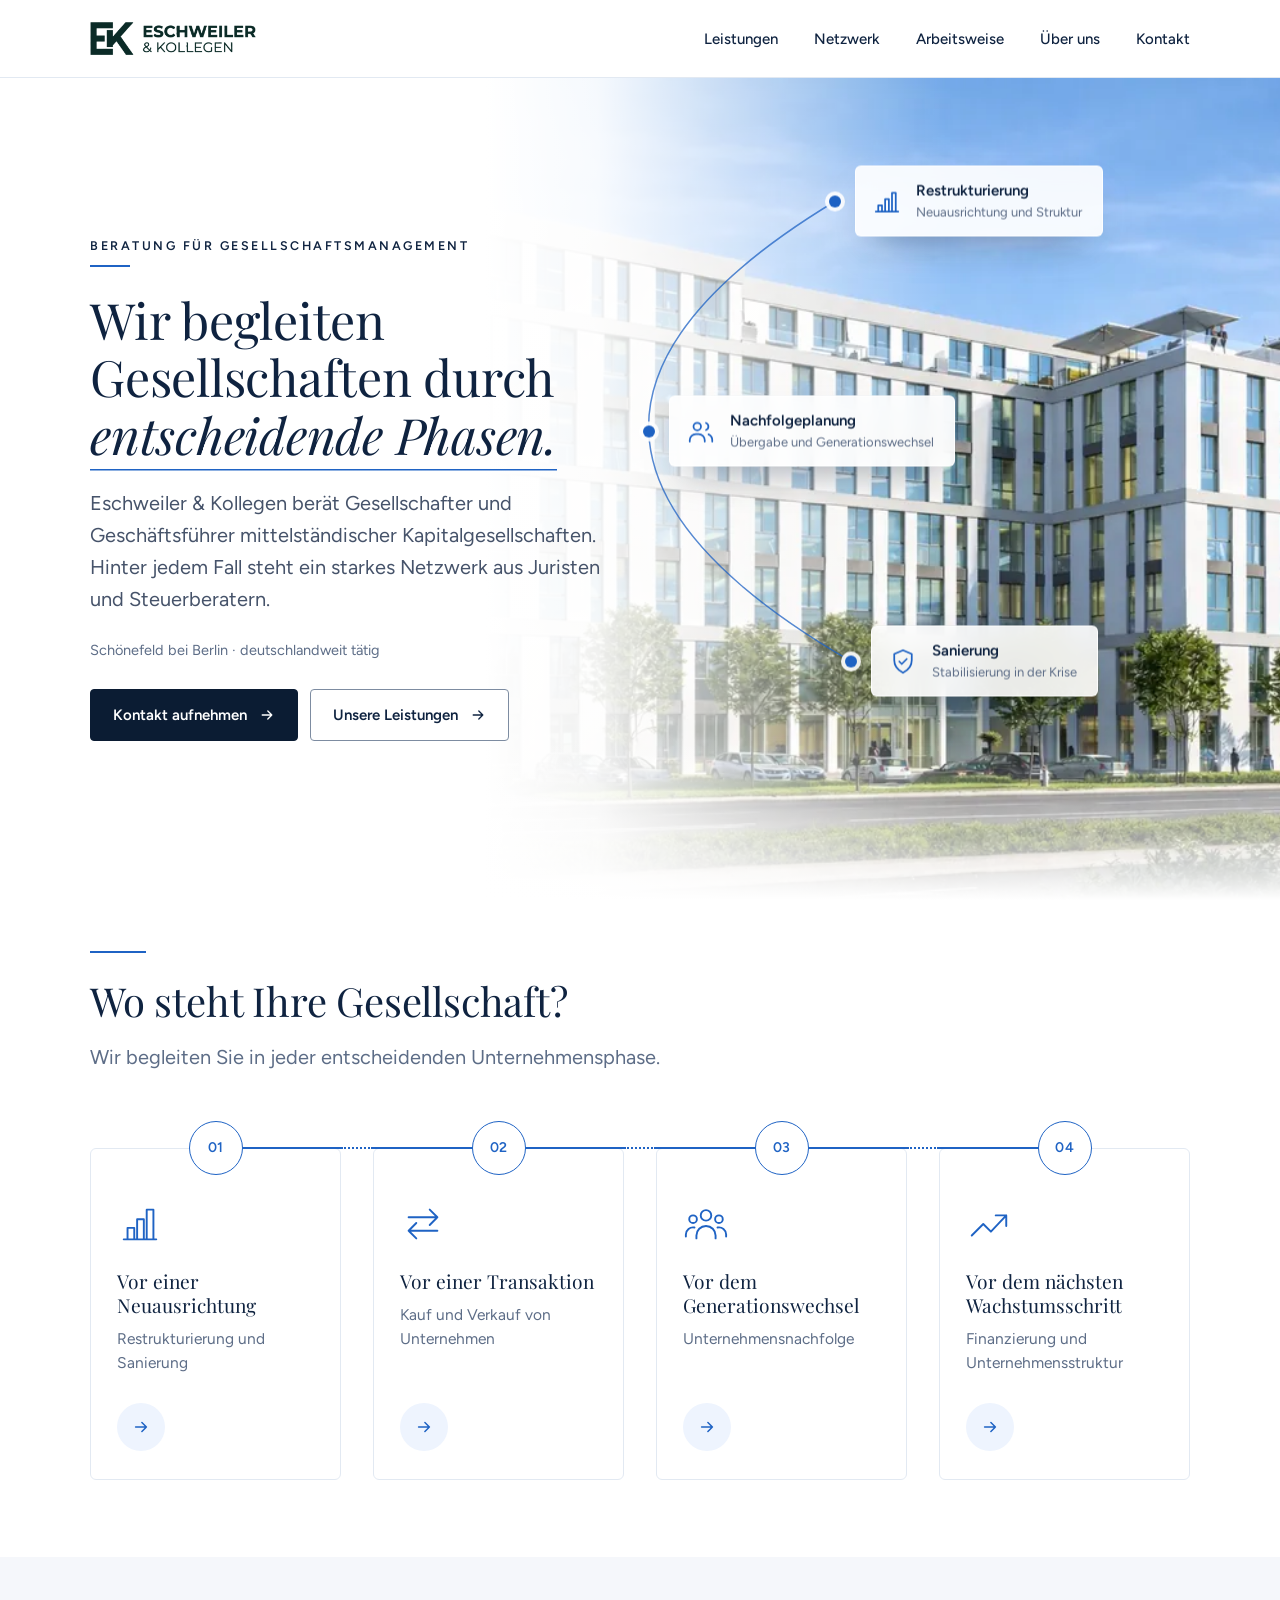
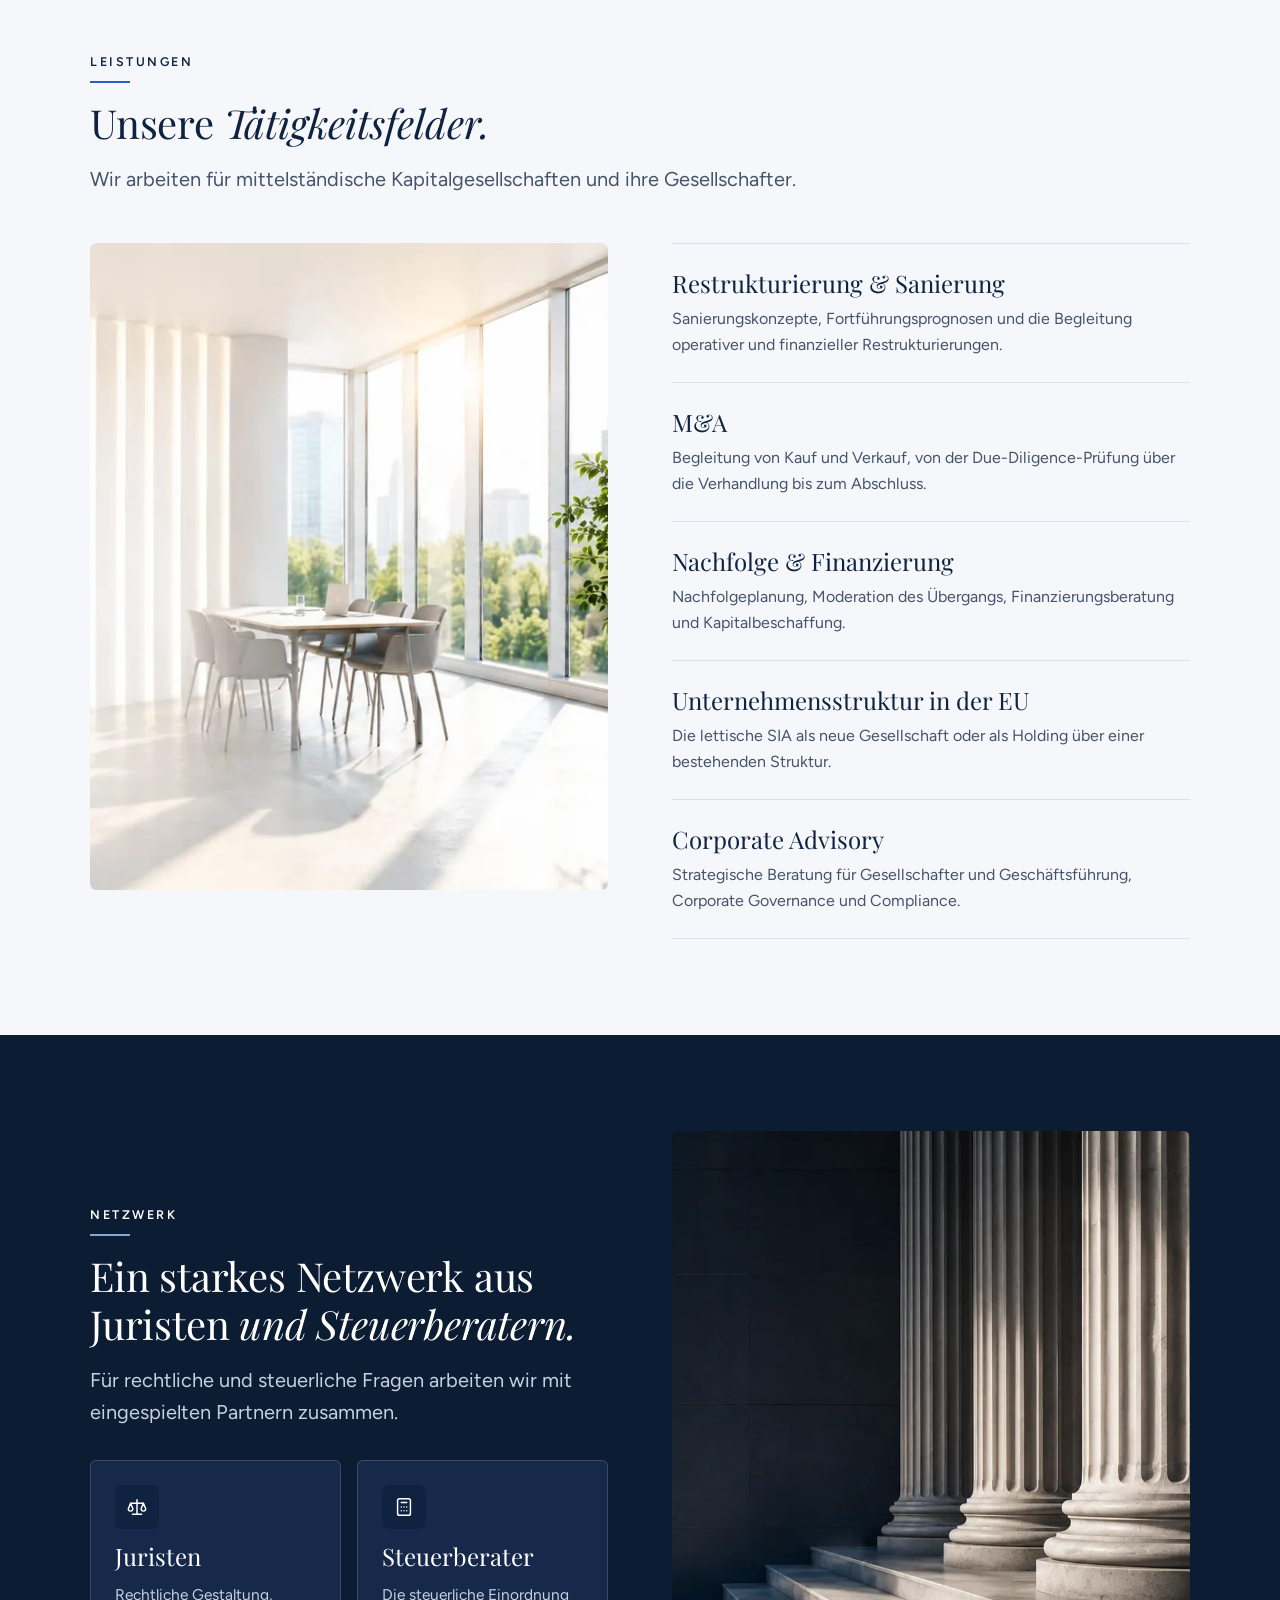
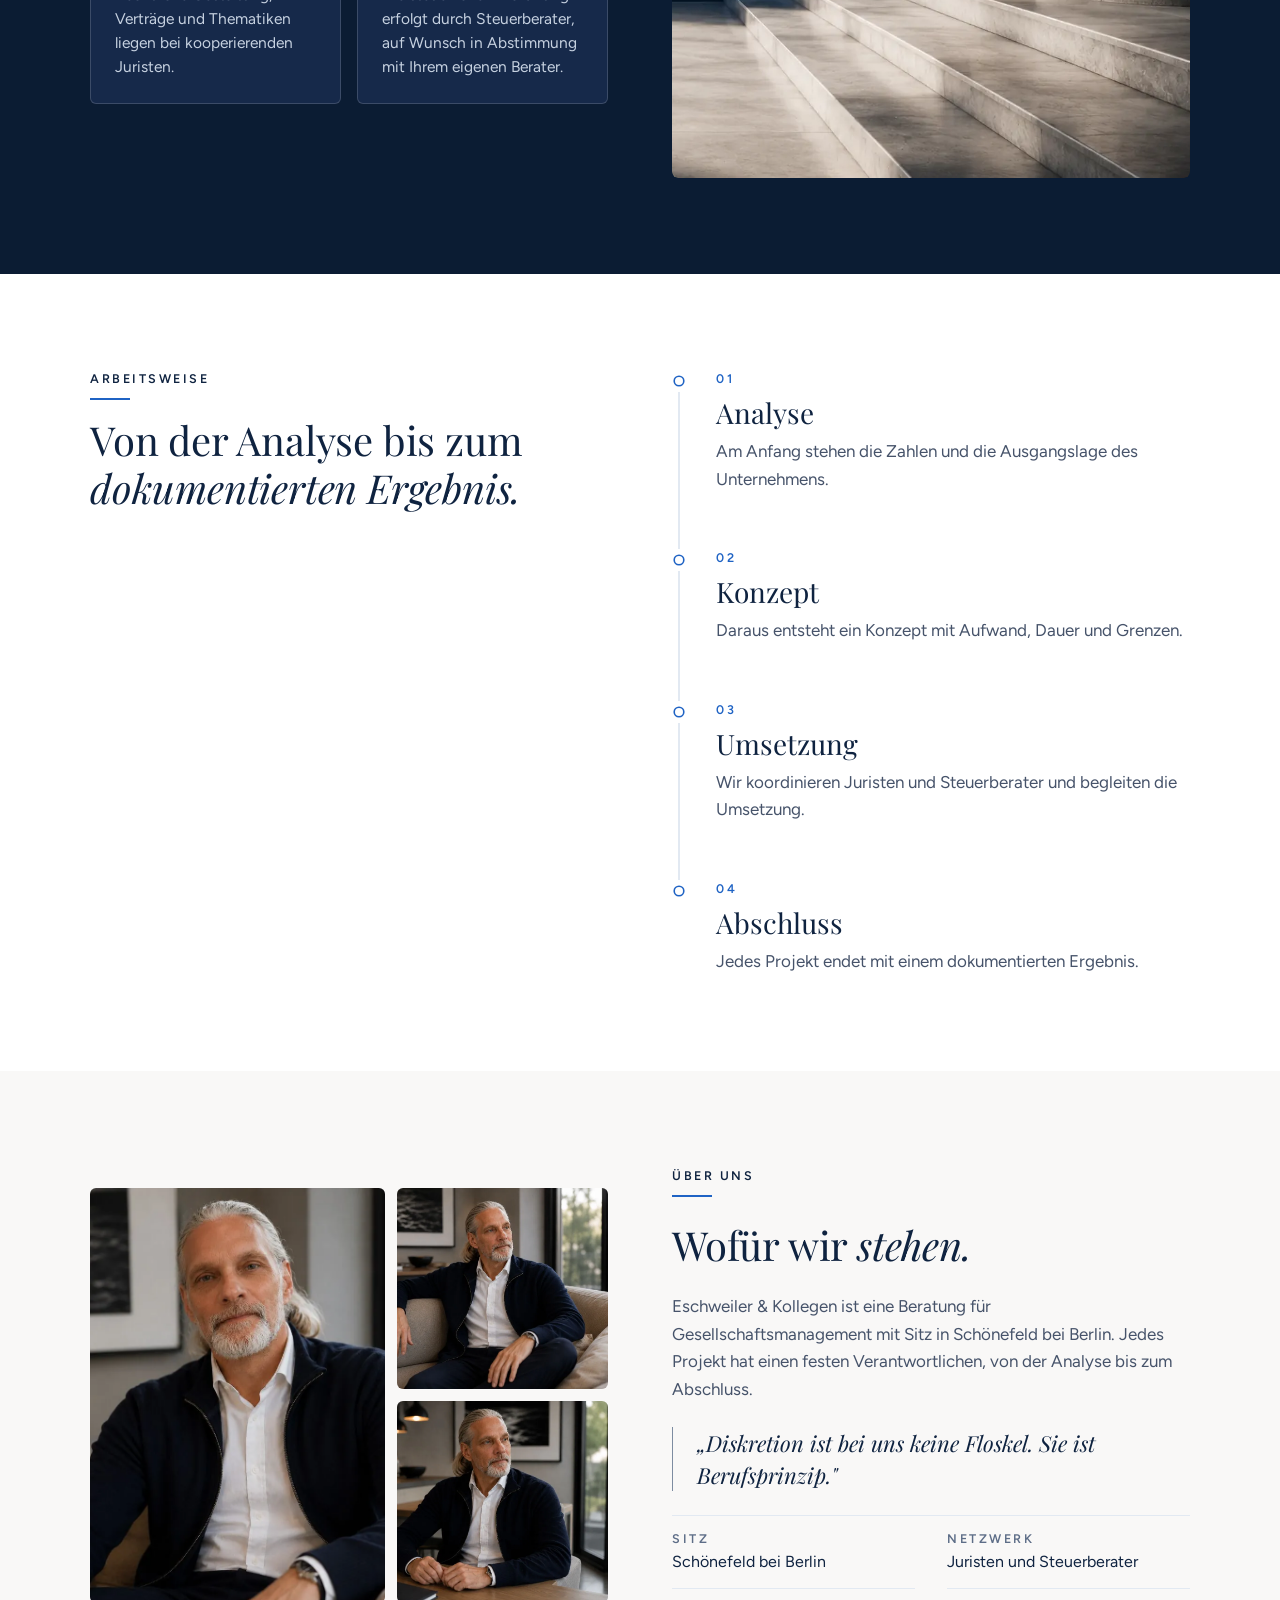
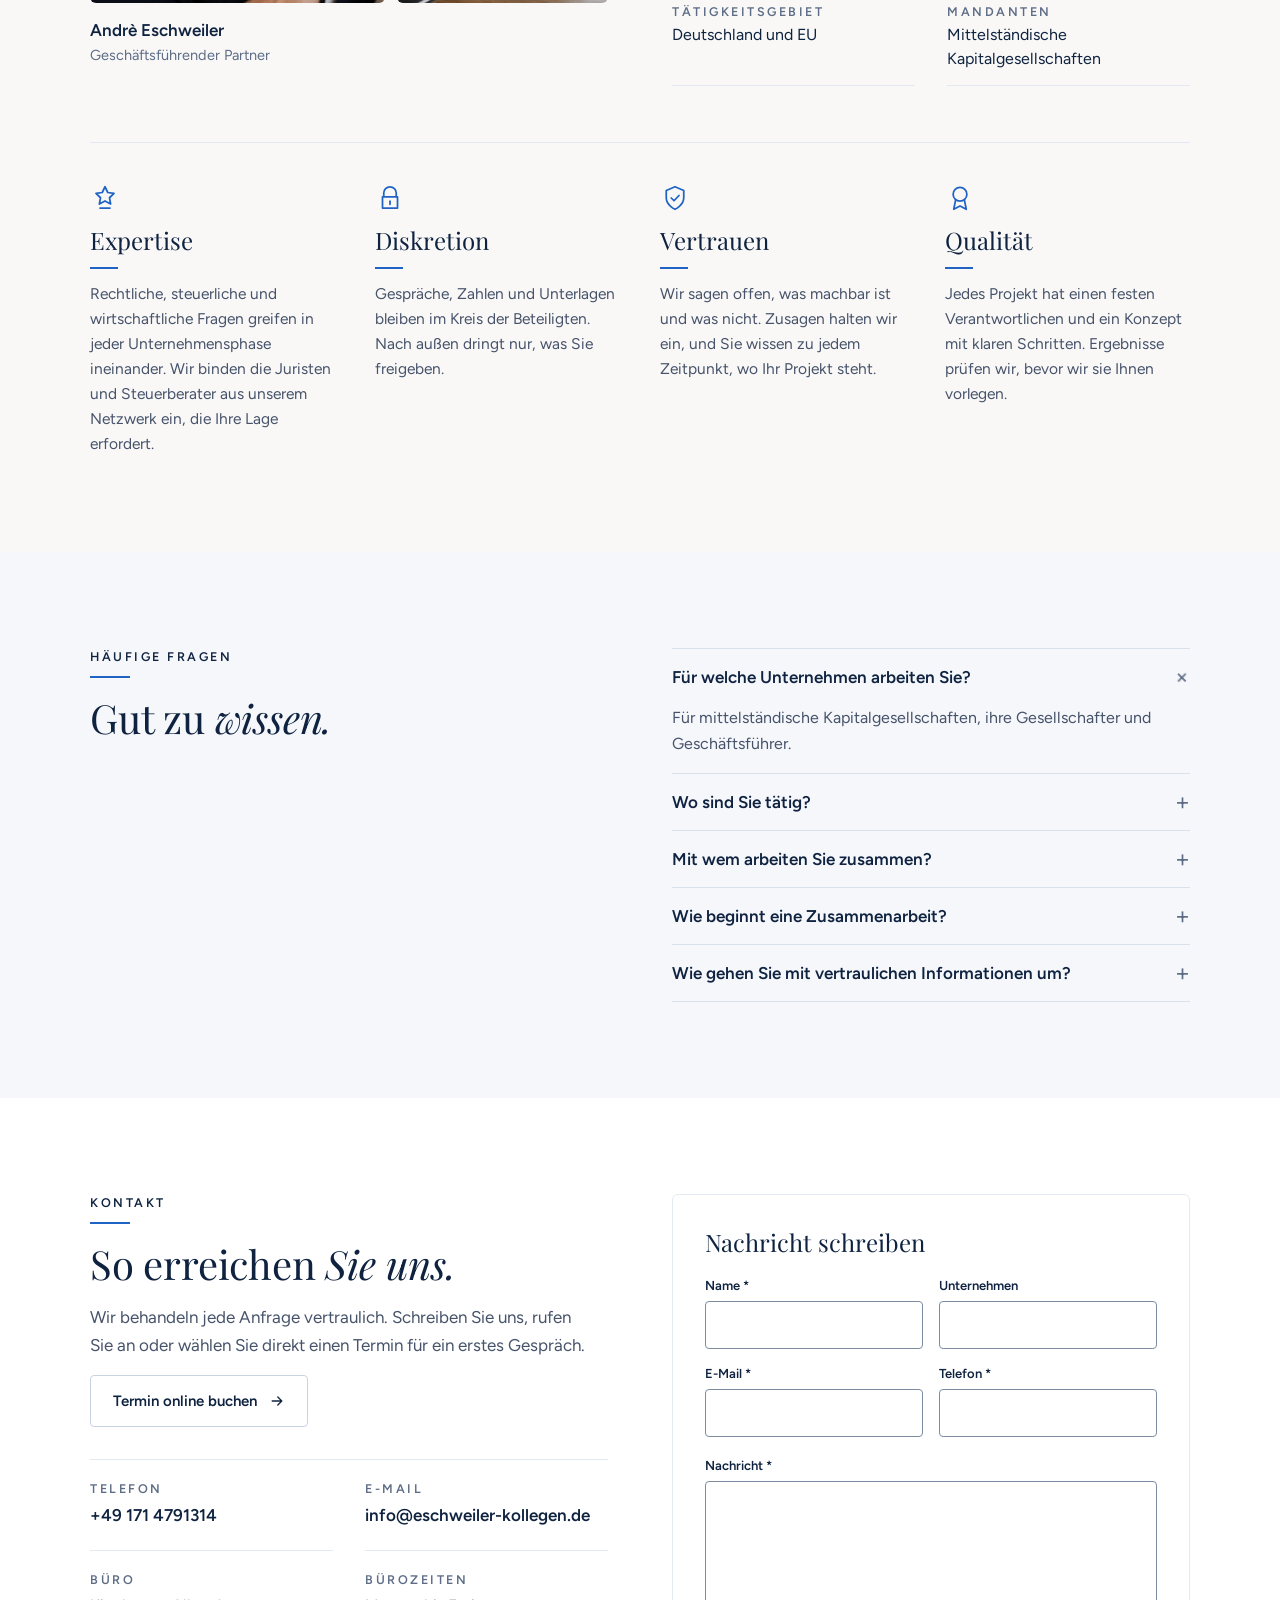
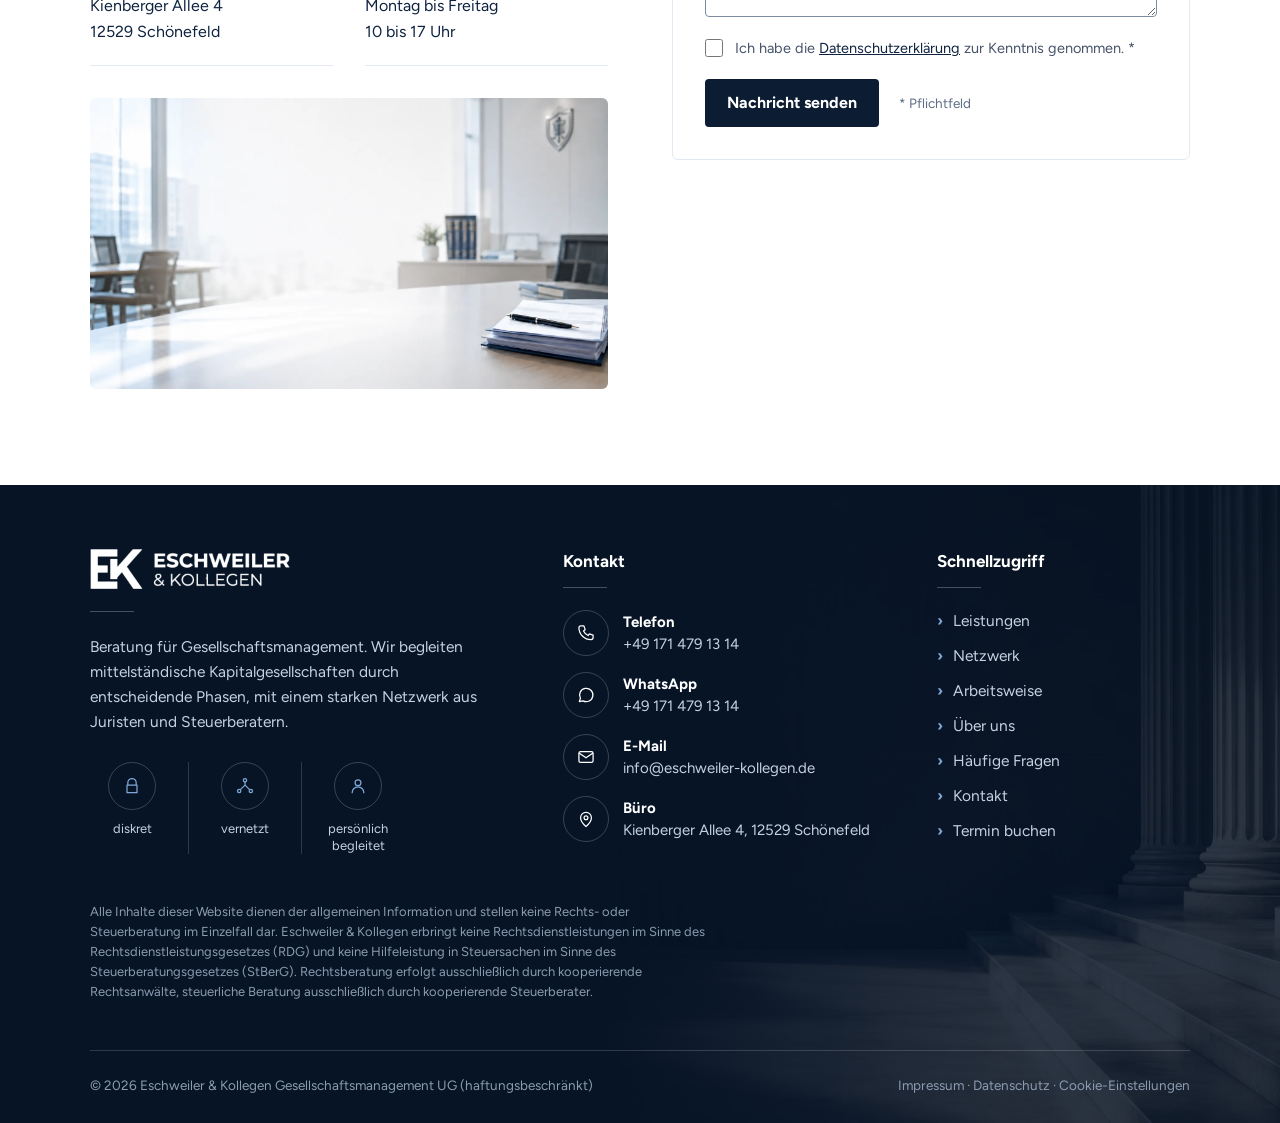
==== commit 9e443a69: "SEO: Open Graph, strukturierte Daten, Sitemap mit lastmod, WebP, Caching Co-Authored-By: Claude Opus" ====
--- a/index.html
+++ b/index.html
@@ -6,25 +6,36 @@
 <script>window.dataLayer=window.dataLayer||[];</script>
 <!-- Google Tag Manager: lädt das Einwilligungsfenster (Cookiebot); der Meta-Pixel läuft nur nach Einwilligung -->
 <script>(function(w,d,s,l,i){w[l]=w[l]||[];w[l].push({'gtm.start':new Date().getTime(),event:'gtm.js'});var f=d.getElementsByTagName(s)[0],j=d.createElement(s);j.async=true;j.src='https://www.googletagmanager.com/gtm.js?id='+i;f.parentNode.insertBefore(j,f);})(window,document,'script','dataLayer','GTM-5RNPGKBR');</script>
-<title>Eschweiler &amp; Kollegen | Beratung für Gesellschaftsmanagement</title>
-<meta name="description" content="Eschweiler &amp; Kollegen begleitet mittelständische Kapitalgesellschaften durch entscheidende Phasen: Restrukturierung, Sanierung, Nachfolge. Mit einem starken Netzwerk aus Juristen und Steuerberatern.">
+<title>Eschweiler &amp; Kollegen | Restrukturierung, Sanierung, Nachfolge</title>
+<meta name="description" content="Beratung für mittelständische Kapitalgesellschaften in entscheidenden Phasen: Restrukturierung, Sanierung, Nachfolge. Mit Juristen und Steuerberatern im Netzwerk.">
+<meta name="robots" content="index, follow, max-image-preview:large, max-snippet:-1">
 <link rel="canonical" href="https://www.eschweiler-kollegen.de/">
 <meta property="og:type" content="website">
 <meta property="og:site_name" content="Eschweiler &amp; Kollegen">
-<meta property="og:title" content="Eschweiler &amp; Kollegen | Beratung für Gesellschaftsmanagement">
-<meta property="og:description" content="Eschweiler &amp; Kollegen begleitet mittelständische Kapitalgesellschaften durch entscheidende Phasen: Restrukturierung, Sanierung, Nachfolge. Mit einem starken Netzwerk aus Juristen und Steuerberatern.">
+<meta property="og:locale" content="de_DE">
+<meta property="og:title" content="Eschweiler &amp; Kollegen | Restrukturierung, Sanierung, Nachfolge">
+<meta property="og:description" content="Beratung für mittelständische Kapitalgesellschaften in entscheidenden Phasen: Restrukturierung, Sanierung, Nachfolge. Mit Juristen und Steuerberatern im Netzwerk.">
 <meta property="og:url" content="https://www.eschweiler-kollegen.de/">
-<meta property="og:image" content="https://www.eschweiler-kollegen.de/assets/img/buero-gebaeude.jpg">
-<meta property="og:locale" content="de_DE">
+<meta property="og:image" content="https://www.eschweiler-kollegen.de/assets/img/og-eschweiler-kollegen.jpg">
+<meta property="og:image:type" content="image/jpeg">
+<meta property="og:image:width" content="1200">
+<meta property="og:image:height" content="630">
+<meta property="og:image:alt" content="Eschweiler &amp; Kollegen: Wir begleiten Gesellschaften durch entscheidende Phasen.">
 <meta name="twitter:card" content="summary_large_image">
+<meta name="twitter:title" content="Eschweiler &amp; Kollegen | Restrukturierung, Sanierung, Nachfolge">
+<meta name="twitter:description" content="Beratung für mittelständische Kapitalgesellschaften in entscheidenden Phasen: Restrukturierung, Sanierung, Nachfolge. Mit Juristen und Steuerberatern im Netzwerk.">
+<meta name="twitter:image" content="https://www.eschweiler-kollegen.de/assets/img/og-eschweiler-kollegen.jpg">
+<meta name="twitter:image:alt" content="Eschweiler &amp; Kollegen: Wir begleiten Gesellschaften durch entscheidende Phasen.">
 <meta name="theme-color" content="#0b1c33">
+<meta name="format-detection" content="telephone=no">
 <link rel="icon" href="/favicon.ico" sizes="32x32">
 <link rel="apple-touch-icon" href="/apple-touch-icon.png">
 <link rel="preload" href="/assets/fonts/figtree-latin-wght-normal.woff2" as="font" type="font/woff2" crossorigin>
 <link rel="preload" href="/assets/fonts/playfair-display-latin-400-normal.woff2" as="font" type="font/woff2" crossorigin>
-<link rel="stylesheet" href="/styles.css?v=7">
+<link rel="preload" as="image" href="/assets/img/buero-gebaeude.webp" imagesrcset="/assets/img/buero-gebaeude-960.webp 960w, /assets/img/buero-gebaeude.webp 1536w" imagesizes="(max-width: 900px) 100vw, 62vw" fetchpriority="high">
+<link rel="stylesheet" href="/styles.css?v=9">
 <script defer src="/_vercel/insights/script.js"></script>
-<script type="application/ld+json">{"@context": "https://schema.org", "@type": "ProfessionalService", "name": "Eschweiler & Kollegen", "legalName": "Eschweiler & Kollegen Gesellschaftsmanagement UG (haftungsbeschränkt)", "url": "https://www.eschweiler-kollegen.de/", "logo": "https://www.eschweiler-kollegen.de/assets/img/ek-logo-dunkel.png", "image": "https://www.eschweiler-kollegen.de/assets/img/buero-gebaeude.jpg", "description": "Eschweiler &amp; Kollegen begleitet mittelständische Kapitalgesellschaften durch entscheidende Phasen: Restrukturierung, Sanierung, Nachfolge. Mit einem starken Netzwerk aus Juristen und Steuerberatern.", "telephone": "+491714791314", "email": "info@eschweiler-kollegen.de", "address": {"@type": "PostalAddress", "streetAddress": "Kienberger Allee 4", "postalCode": "12529", "addressLocality": "Schönefeld", "addressCountry": "DE"}, "areaServed": "DE", "openingHoursSpecification": {"@type": "OpeningHoursSpecification", "dayOfWeek": ["Monday", "Tuesday", "Wednesday", "Thursday", "Friday"], "opens": "10:00", "closes": "17:00"}}</script>
+<script type="application/ld+json">{"@context": "https://schema.org", "@graph": [{"@type": "ProfessionalService", "@id": "https://www.eschweiler-kollegen.de/#organisation", "name": "Eschweiler & Kollegen", "legalName": "Eschweiler & Kollegen Gesellschaftsmanagement UG (haftungsbeschränkt)", "url": "https://www.eschweiler-kollegen.de/", "logo": "https://www.eschweiler-kollegen.de/assets/img/ek-logo-dunkel.png", "image": "https://www.eschweiler-kollegen.de/assets/img/og-eschweiler-kollegen.jpg", "description": "Beratung für mittelständische Kapitalgesellschaften in entscheidenden Phasen: Restrukturierung, Sanierung, Nachfolge.", "telephone": "+491714791314", "email": "info@eschweiler-kollegen.de", "address": {"@type": "PostalAddress", "streetAddress": "Kienberger Allee 4", "postalCode": "12529", "addressLocality": "Schönefeld", "addressRegion": "Brandenburg", "addressCountry": "DE"}, "areaServed": {"@type": "Country", "name": "Deutschland"}, "knowsAbout": ["Restrukturierung", "Sanierung", "Unternehmensnachfolge", "Unternehmenskauf und Unternehmensverkauf", "Unternehmensfinanzierung", "Unternehmensstruktur"], "openingHoursSpecification": {"@type": "OpeningHoursSpecification", "dayOfWeek": ["Monday", "Tuesday", "Wednesday", "Thursday", "Friday"], "opens": "10:00", "closes": "17:00"}, "contactPoint": {"@type": "ContactPoint", "contactType": "customer service", "telephone": "+491714791314", "email": "info@eschweiler-kollegen.de", "availableLanguage": "de", "areaServed": "DE"}}, {"@type": "WebSite", "@id": "https://www.eschweiler-kollegen.de/#website", "url": "https://www.eschweiler-kollegen.de/", "name": "Eschweiler & Kollegen", "inLanguage": "de-DE", "publisher": {"@id": "https://www.eschweiler-kollegen.de/#organisation"}}, {"@type": "WebPage", "@id": "https://www.eschweiler-kollegen.de/#webpage", "url": "https://www.eschweiler-kollegen.de/", "name": "Eschweiler & Kollegen | Restrukturierung, Sanierung, Nachfolge", "description": "Beratung für mittelständische Kapitalgesellschaften in entscheidenden Phasen: Restrukturierung, Sanierung, Nachfolge. Mit Juristen und Steuerberatern im Netzwerk.", "inLanguage": "de-DE", "isPartOf": {"@id": "https://www.eschweiler-kollegen.de/#website"}, "about": {"@id": "https://www.eschweiler-kollegen.de/#organisation"}, "primaryImageOfPage": {"@type": "ImageObject", "url": "https://www.eschweiler-kollegen.de/assets/img/og-eschweiler-kollegen.jpg", "width": 1200, "height": 630}}, {"@type": "FAQPage", "@id": "https://www.eschweiler-kollegen.de/#fragen", "mainEntity": [{"@type": "Question", "name": "Für welche Unternehmen arbeiten Sie?", "acceptedAnswer": {"@type": "Answer", "text": "Für mittelständische Kapitalgesellschaften, ihre Gesellschafter und Geschäftsführer."}}, {"@type": "Question", "name": "Wo sind Sie tätig?", "acceptedAnswer": {"@type": "Answer", "text": "Unser Büro ist in Schönefeld bei Berlin. Wir betreuen Unternehmen im gesamten Bundesgebiet."}}, {"@type": "Question", "name": "Mit wem arbeiten Sie zusammen?", "acceptedAnswer": {"@type": "Answer", "text": "Mit einem Netzwerk aus Juristen, Steuerberatern und Experten, die wir je nach Projekt einbinden."}}, {"@type": "Question", "name": "Wie beginnt eine Zusammenarbeit?", "acceptedAnswer": {"@type": "Answer", "text": "Mit einem unverbindlichen Gespräch, in dem wir verstehen wollen, in welcher Situation Sie sich befinden. Denn nur mit einem tiefen Verständnis der Lage können wir helfen."}}, {"@type": "Question", "name": "Wie gehen Sie mit vertraulichen Informationen um?", "acceptedAnswer": {"@type": "Answer", "text": "Angaben und Unterlagen bleiben bei uns und den eingebundenen Partnern. Kommt eine Zusammenarbeit nicht zustande, löschen wir die Daten. Darüber hinaus arbeiten wir mit sogenannter Zero-Knowledge-Technologie."}}]}]}</script>
 </head>
 <body>
 <a class="ek-skip" href="#inhalt">Zum Inhalt springen</a>
@@ -32,7 +43,7 @@
 
 <header style="background: #ffffff; border-bottom: 1px solid #e2e9f2">
 <div style="max-width: 1180px; margin: 0 auto; box-sizing: border-box; padding: 22px clamp(18px, 5cqw, 40px); display: flex; align-items: center; justify-content: space-between; gap: 16px 20px">
-<a href="#top" aria-label="Eschweiler &amp; Kollegen, zur Startseite" style="display: block"><img src="/assets/img/ek-logo-dunkel.png" alt="Eschweiler &amp; Kollegen" style="display: block; height: clamp(30px, 2.6cqw, 36px); width: auto" decoding="async"></a>
+<a href="#top" aria-label="Eschweiler &amp; Kollegen, zur Startseite" style="display: block"><img src="/assets/img/ek-logo-dunkel.png" alt="Eschweiler &amp; Kollegen" style="display: block; height: clamp(30px, 2.6cqw, 36px); width: auto" width="600" height="120" decoding="async"></a>
 <nav class="ek-nav" aria-label="Hauptnavigation" style="display: flex; flex-wrap: wrap; justify-content: flex-end; gap: 16px 36px; font-size: 15px; line-height: 20px; font-weight: 500">
 <a href="#leistungen" style="color: #0f2340; text-decoration: none">Leistungen</a>
 <a href="#netzwerk" style="color: #0f2340; text-decoration: none">Netzwerk</a>
@@ -68,7 +79,7 @@
 </div>
 
 <div class="ek-hero-img ek-load-img" style="position: absolute; z-index: 1; top: 0; right: 0; bottom: 0; width: 62%; overflow: hidden">
-<img src="/assets/img/buero-gebaeude.jpg" alt="Bürogebäude von Eschweiler &amp; Kollegen in Schönefeld" style="display: block; width: 100%; height: 100%; object-fit: cover; object-position: 58% center" decoding="async" fetchpriority="high">
+<img src="/assets/img/buero-gebaeude.webp" alt="Bürogebäude von Eschweiler &amp; Kollegen in Schönefeld" style="display: block; width: 100%; height: 100%; object-fit: cover; object-position: 58% center" srcset="/assets/img/buero-gebaeude-960.webp 960w, /assets/img/buero-gebaeude.webp 1536w" sizes="(max-width: 900px) 100vw, 62vw" decoding="async" fetchpriority="high">
 <div class="ek-fade-l" aria-hidden="true" style="position: absolute; inset: 0; background: linear-gradient(90deg, #ffffff 0%, rgba(255,255,255,.93) 14%, rgba(255,255,255,.55) 32%, rgba(255,255,255,0) 58%)"></div>
 <div class="ek-fade-t" aria-hidden="true" style="display: none; position: absolute; inset: 0; background: linear-gradient(180deg, #ffffff 0%, rgba(255,255,255,0) 24%)"></div>
 <div aria-hidden="true" style="position: absolute; inset: 0; background: linear-gradient(0deg, #ffffff 0%, rgba(255,255,255,0) 20%)"></div>
@@ -189,7 +200,7 @@
 <div style="display: grid; grid-template-columns: repeat(auto-fit, minmax(min(100%, 420px), 1fr)); gap: 40px 64px; align-items: start">
 
 <figure class="ek-zoom" data-reveal="1" style="margin: 0; min-width: 0">
-<img src="/assets/img/besprechungsraum-hell.jpg" alt="Heller Besprechungsraum" style="display: block; width: 100%; aspect-ratio: 4 / 5; object-fit: cover; object-position: 78% center; border-radius: 6px" loading="lazy" decoding="async">
+<img src="/assets/img/besprechungsraum-hell.webp" alt="Heller Besprechungsraum" style="display: block; width: 100%; aspect-ratio: 4 / 5; object-fit: cover; object-position: 78% center; border-radius: 6px" loading="lazy" decoding="async">
 </figure>
 
 <div style="display: flex; flex-direction: column; border-top: 1px solid #d9e1ec; min-width: 0">
@@ -315,9 +326,9 @@
 <div style="display: grid; grid-template-columns: repeat(auto-fit, minmax(min(100%, 420px), 1fr)); gap: 48px 64px; align-items: center">
 <figure data-reveal="1" style="margin: 0; display: flex; flex-direction: column; gap: 16px; min-width: 0">
 <div style="display: grid; grid-template-columns: minmax(0, 7fr) minmax(0, 5fr); grid-template-rows: minmax(0, 1fr) minmax(0, 1fr); gap: 12px; width: 100%; aspect-ratio: 5 / 4">
-<img src="/assets/img/andre-eschweiler-1.jpg" alt="Andrè Eschweiler, Geschäftsführender Partner bei Eschweiler &amp; Kollegen" style="grid-row: 1 / span 2; display: block; width: 100%; height: 100%; object-fit: cover; object-position: 44% center; border-radius: 6px" loading="lazy" decoding="async">
-<img src="/assets/img/andre-eschweiler-2.jpg" alt="Andrè Eschweiler im Gespräch" style="display: block; width: 100%; height: 100%; object-fit: cover; object-position: 40% 18%; border-radius: 6px" loading="lazy" decoding="async">
-<img src="/assets/img/andre-eschweiler-3.jpg" alt="Andrè Eschweiler am Besprechungstisch" style="display: block; width: 100%; height: 100%; object-fit: cover; object-position: 60% 18%; border-radius: 6px" loading="lazy" decoding="async">
+<img src="/assets/img/andre-eschweiler-1.webp" alt="Andrè Eschweiler, Geschäftsführender Partner bei Eschweiler &amp; Kollegen" style="grid-row: 1 / span 2; display: block; width: 100%; height: 100%; object-fit: cover; object-position: 44% center; border-radius: 6px" loading="lazy" decoding="async">
+<img src="/assets/img/andre-eschweiler-2.webp" alt="Andrè Eschweiler im Gespräch" style="display: block; width: 100%; height: 100%; object-fit: cover; object-position: 40% 18%; border-radius: 6px" loading="lazy" decoding="async">
+<img src="/assets/img/andre-eschweiler-3.webp" alt="Andrè Eschweiler am Besprechungstisch" style="display: block; width: 100%; height: 100%; object-fit: cover; object-position: 60% 18%; border-radius: 6px" loading="lazy" decoding="async">
 </div>
 <figcaption style="display: flex; flex-direction: column; gap: 2px"><strong style="font-size: 17px; line-height: 23px; font-weight: 600; color: #0f2340">Andrè Eschweiler</strong><span style="font-size: 14.5px; line-height: 22px; color: #5d6d87">Geschäftsführender Partner</span></figcaption>
 </figure>
@@ -434,7 +445,7 @@
 <div style="display: flex; flex-wrap: wrap; gap: 44px 56px">
 
 <div style="flex: 1.5 1 300px; min-width: 0; display: flex; flex-direction: column; align-items: flex-start">
-<a href="#top" aria-label="Eschweiler &amp; Kollegen, zur Startseite" style="display: block"><img src="/assets/img/ek-logo-weiss.png" alt="Eschweiler &amp; Kollegen" style="display: block; height: 40px; width: auto" loading="lazy" decoding="async"></a>
+<a href="#top" aria-label="Eschweiler &amp; Kollegen, zur Startseite" style="display: block"><img src="/assets/img/ek-logo-weiss.png" alt="Eschweiler &amp; Kollegen" style="display: block; height: 40px; width: auto" width="600" height="120" decoding="async" loading="lazy"></a>
 <div aria-hidden="true" style="width: 44px; height: 1px; margin: 22px 0; background: #ffffff40"></div>
 <p style="margin: 0; font-size: 15.5px; line-height: 25px; max-width: 40ch">Beratung für Gesellschaftsmanagement. Wir begleiten mittelständische Kapitalgesellschaften durch entscheidende Phasen, mit einem starken Netzwerk aus Juristen und Steuerberatern.</p>
 <div style="display: flex; gap: 14px; margin-top: 28px"><div style="display: flex; flex-direction: column; align-items: center; gap: 10px; width: 84px; text-align: center; font-size: 13px; line-height: 17px; color: #c6d1e0"><span style="display: grid; place-items: center; width: 46px; height: 46px; border: 1px solid #ffffff33; border-radius: 50%; color: #7fa8d8"><svg viewBox="0 0 24 24" width="20" height="20" fill="none" stroke="currentColor" stroke-width="1.5" stroke-linecap="round" stroke-linejoin="round" aria-hidden="true"><path d="M7 11V8a5 5 0 0 1 10 0v3M6 11h12v9H6z"></path></svg></span>diskret</div><span aria-hidden="true" style="width: 1px; align-self: stretch; background: #ffffff29"></span><div style="display: flex; flex-direction: column; align-items: center; gap: 10px; width: 84px; text-align: center; font-size: 13px; line-height: 17px; color: #c6d1e0"><span style="display: grid; place-items: center; width: 46px; height: 46px; border: 1px solid #ffffff33; border-radius: 50%; color: #7fa8d8"><svg viewBox="0 0 24 24" width="20" height="20" fill="none" stroke="currentColor" stroke-width="1.5" stroke-linecap="round" stroke-linejoin="round" aria-hidden="true"><circle cx="12" cy="5" r="2"></circle><circle cx="5" cy="18" r="2"></circle><circle cx="19" cy="18" r="2"></circle><path d="M12 7v4M12 11l-5.6 5.4M12 11l5.6 5.4"></path></svg></span>vernetzt</div><span aria-hidden="true" style="width: 1px; align-self: stretch; background: #ffffff29"></span><div style="display: flex; flex-direction: column; align-items: center; gap: 10px; width: 84px; text-align: center; font-size: 13px; line-height: 17px; color: #c6d1e0"><span style="display: grid; place-items: center; width: 46px; height: 46px; border: 1px solid #ffffff33; border-radius: 50%; color: #7fa8d8"><svg viewBox="0 0 24 24" width="20" height="20" fill="none" stroke="currentColor" stroke-width="1.5" stroke-linecap="round" stroke-linejoin="round" aria-hidden="true"><circle cx="12" cy="8" r="3.5"></circle><path d="M5 20a7 7 0 0 1 14 0"></path></svg></span>persönlich begleitet</div></div>
@@ -476,6 +487,6 @@
 </footer>
 
 </div>
-<script src="/script.js?v=7" defer></script>
+<script src="/script.js?v=9" defer></script>
 </body>
 </html>
--- a/styles.css
+++ b/styles.css
@@ -58,6 +58,7 @@
 details[open] .ek-plus{transform:rotate(45deg)}
 @container (max-width: 820px){.ek-nav{display:none !important}.ek-menu{display:inline-flex !important}}
 
+[hidden]{display:none !important}
 /* Terminseite: Kalender von Cal.com */
 .ek-cal.is-ready{display:block !important;background:#ffffff !important}
 .ek-cal.is-ready .ek-cal-wait{display:none}
